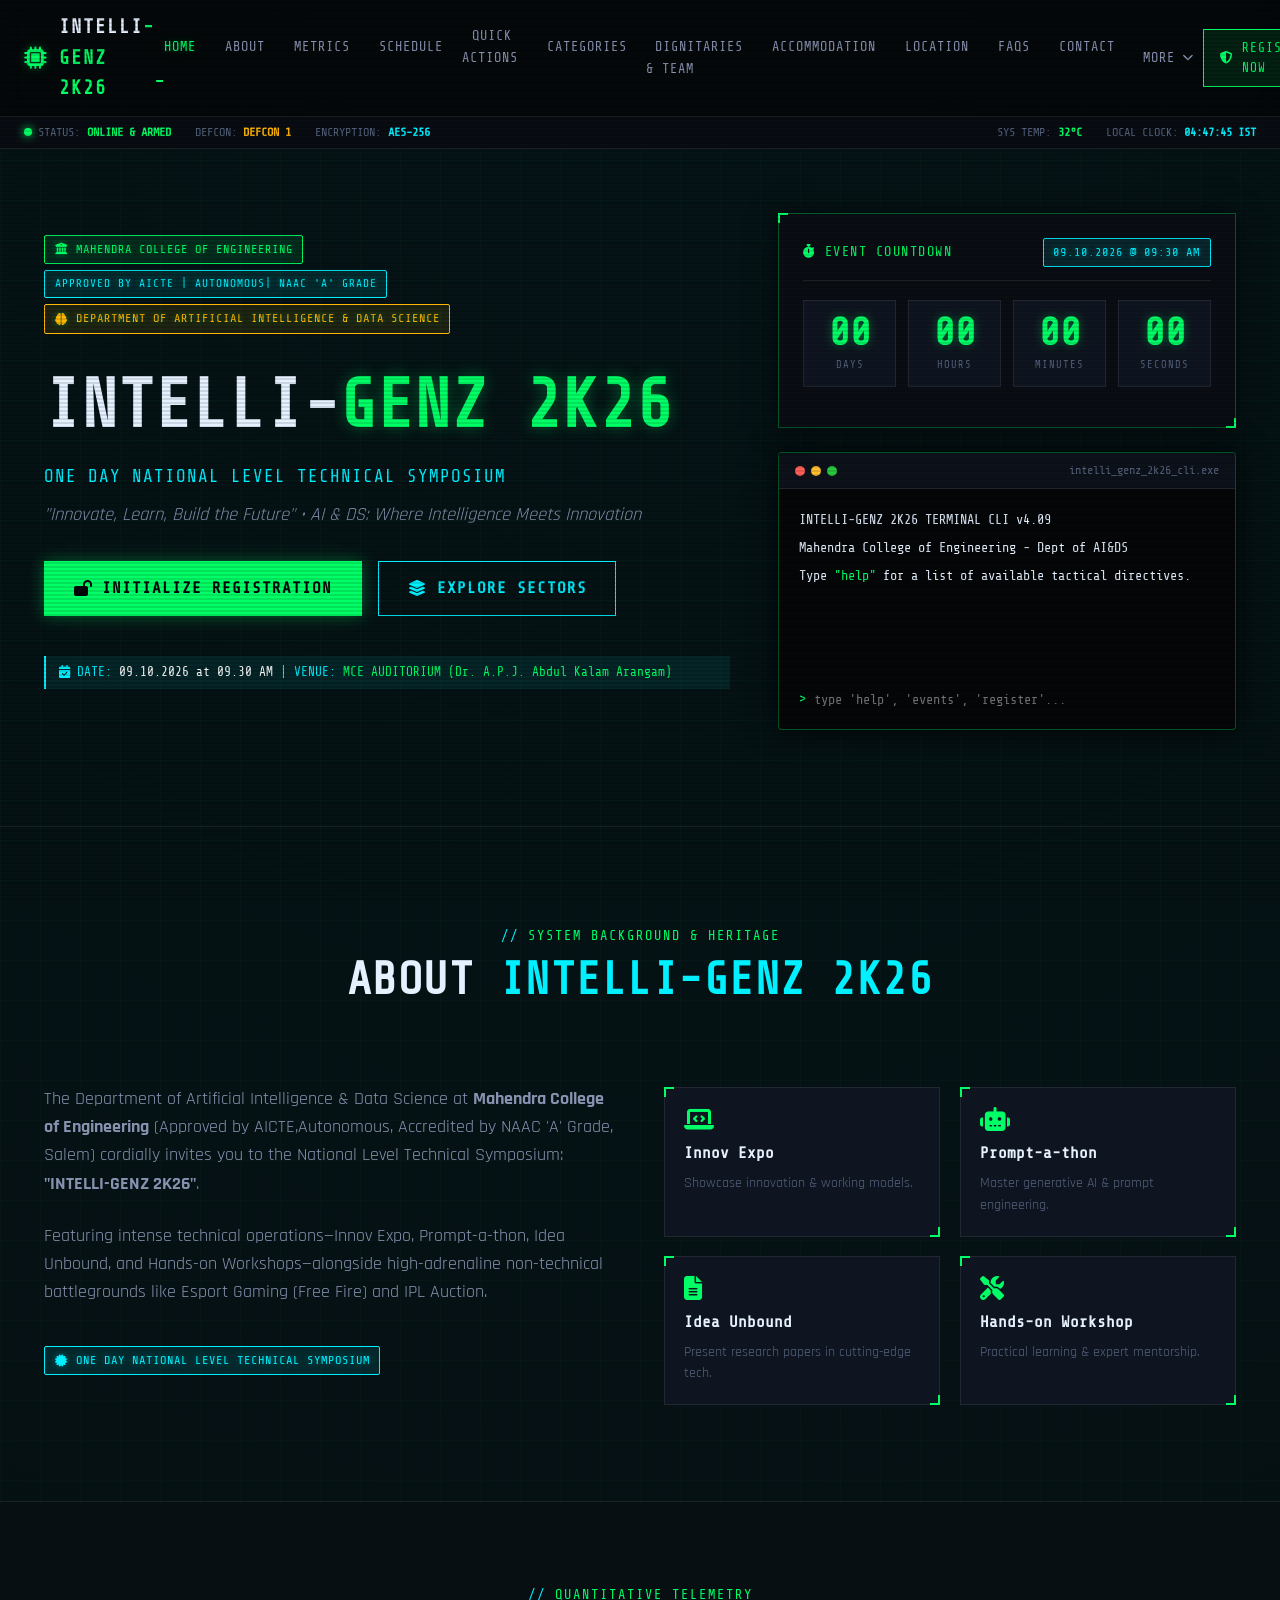
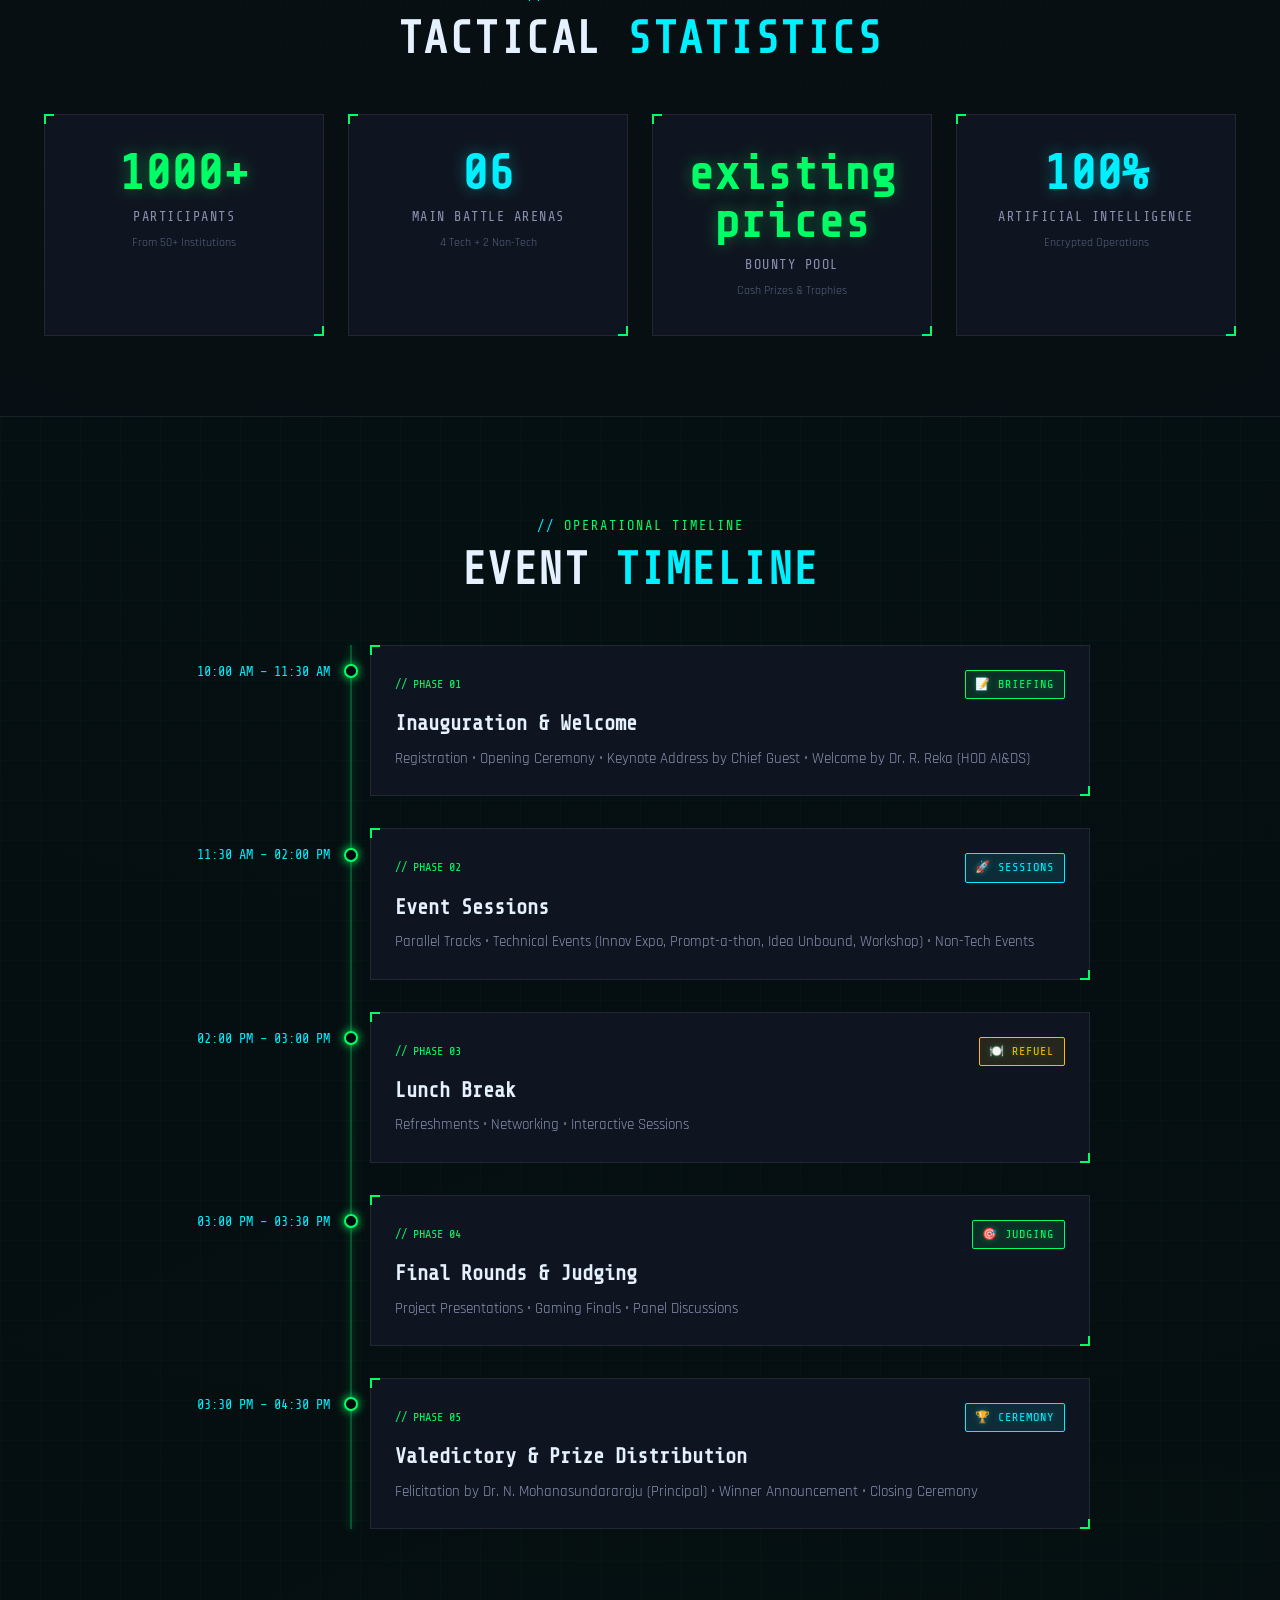
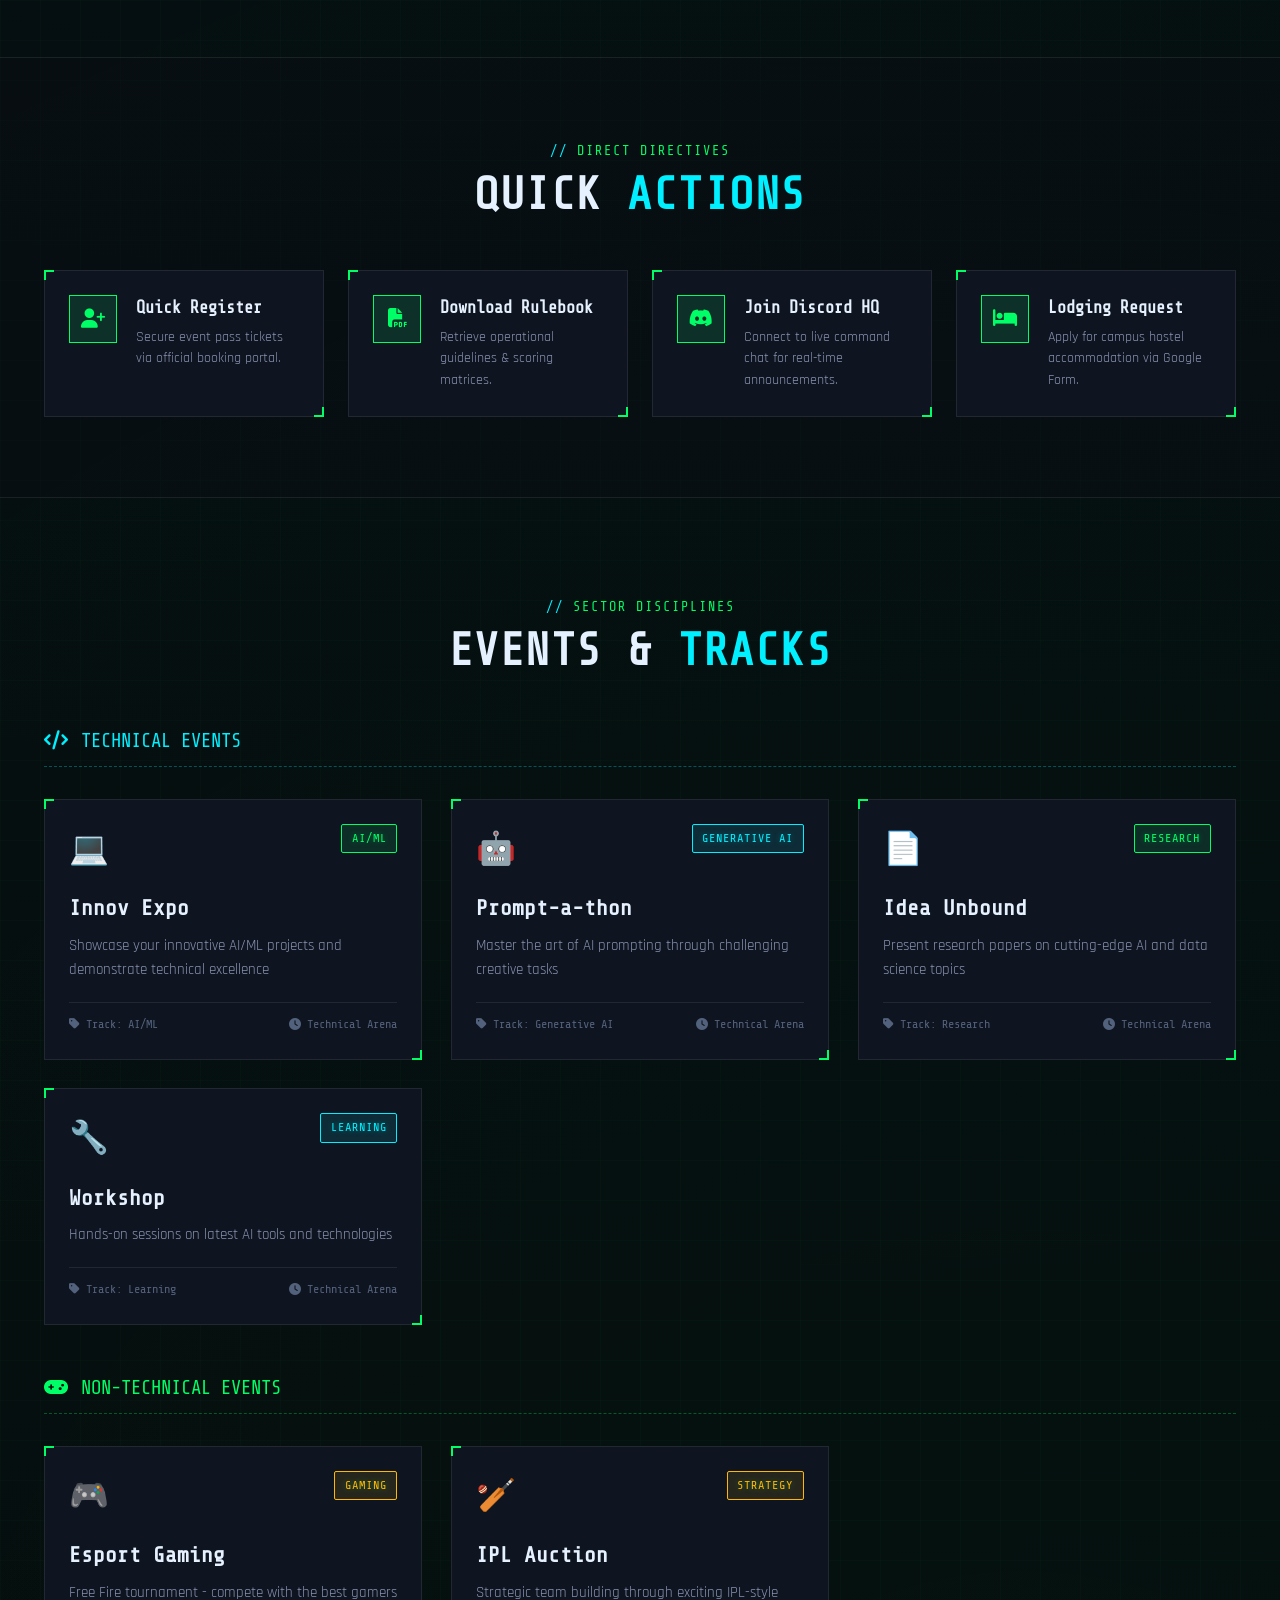
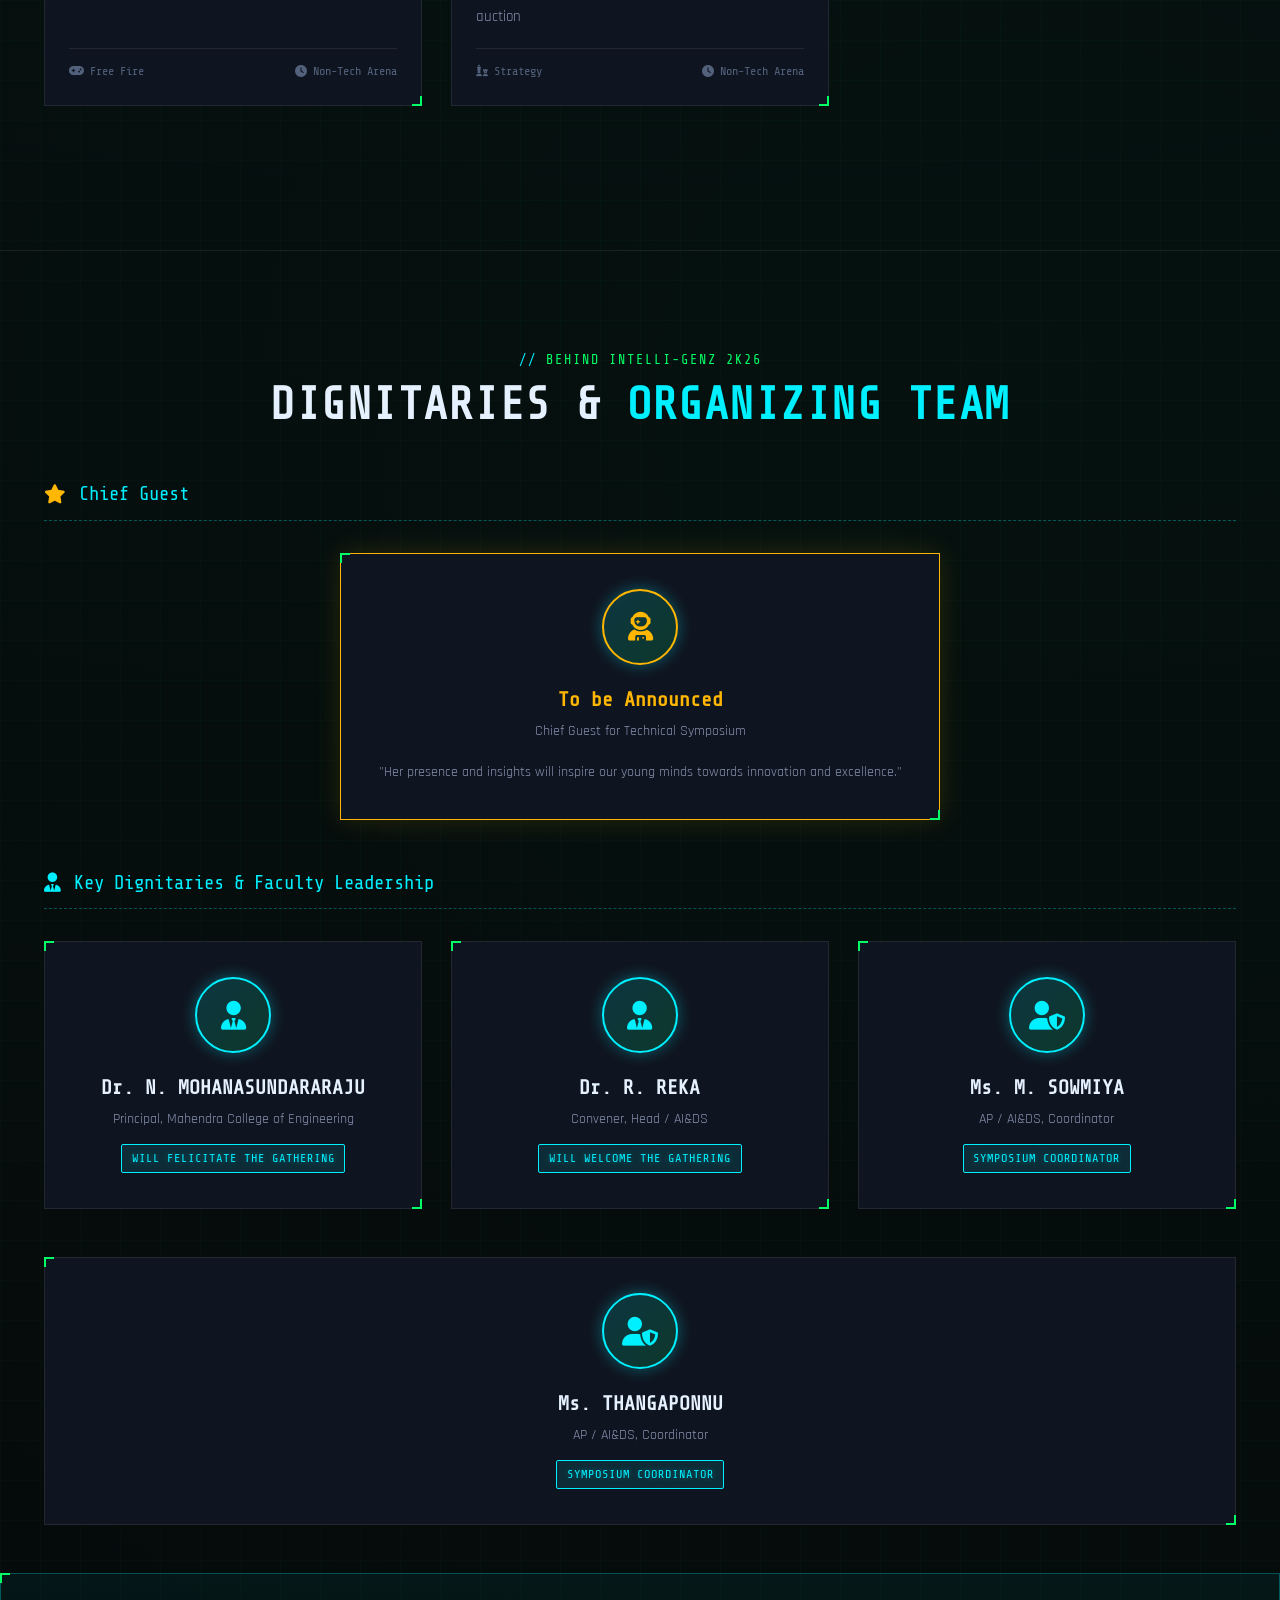
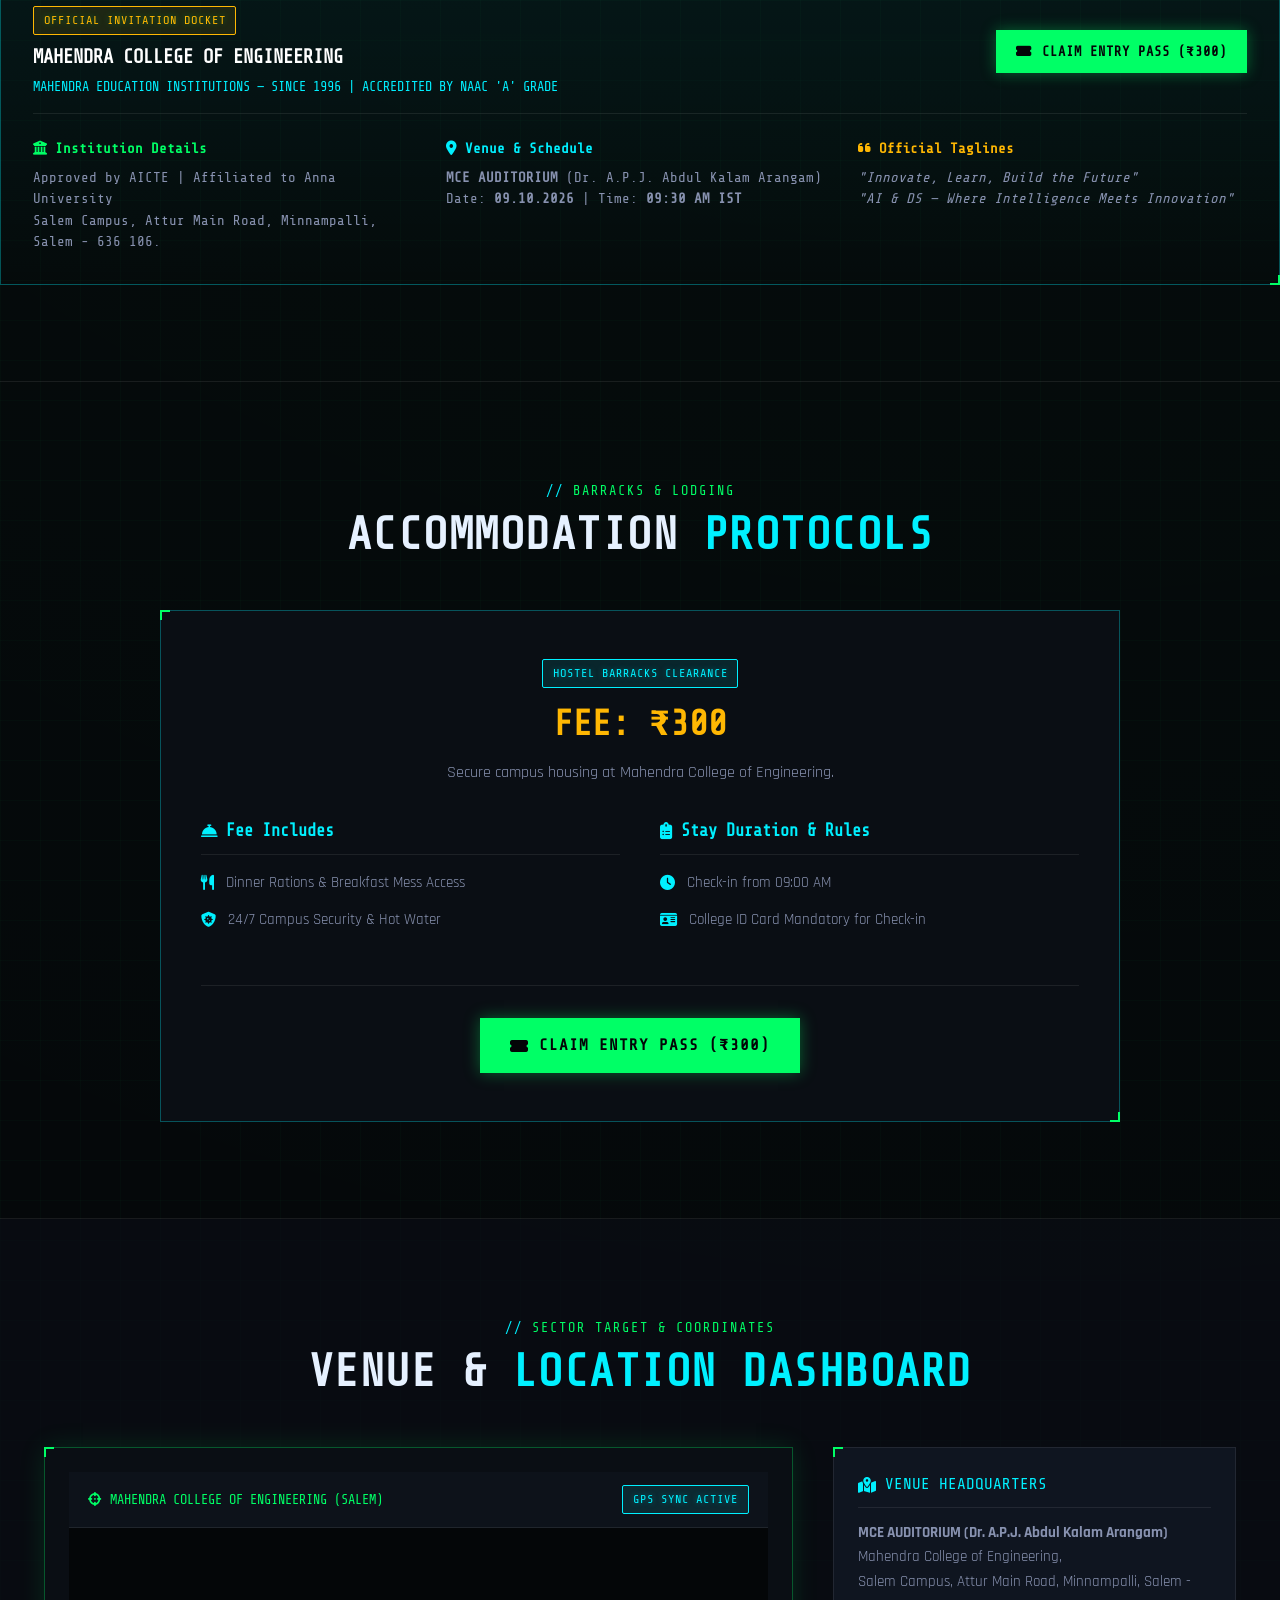
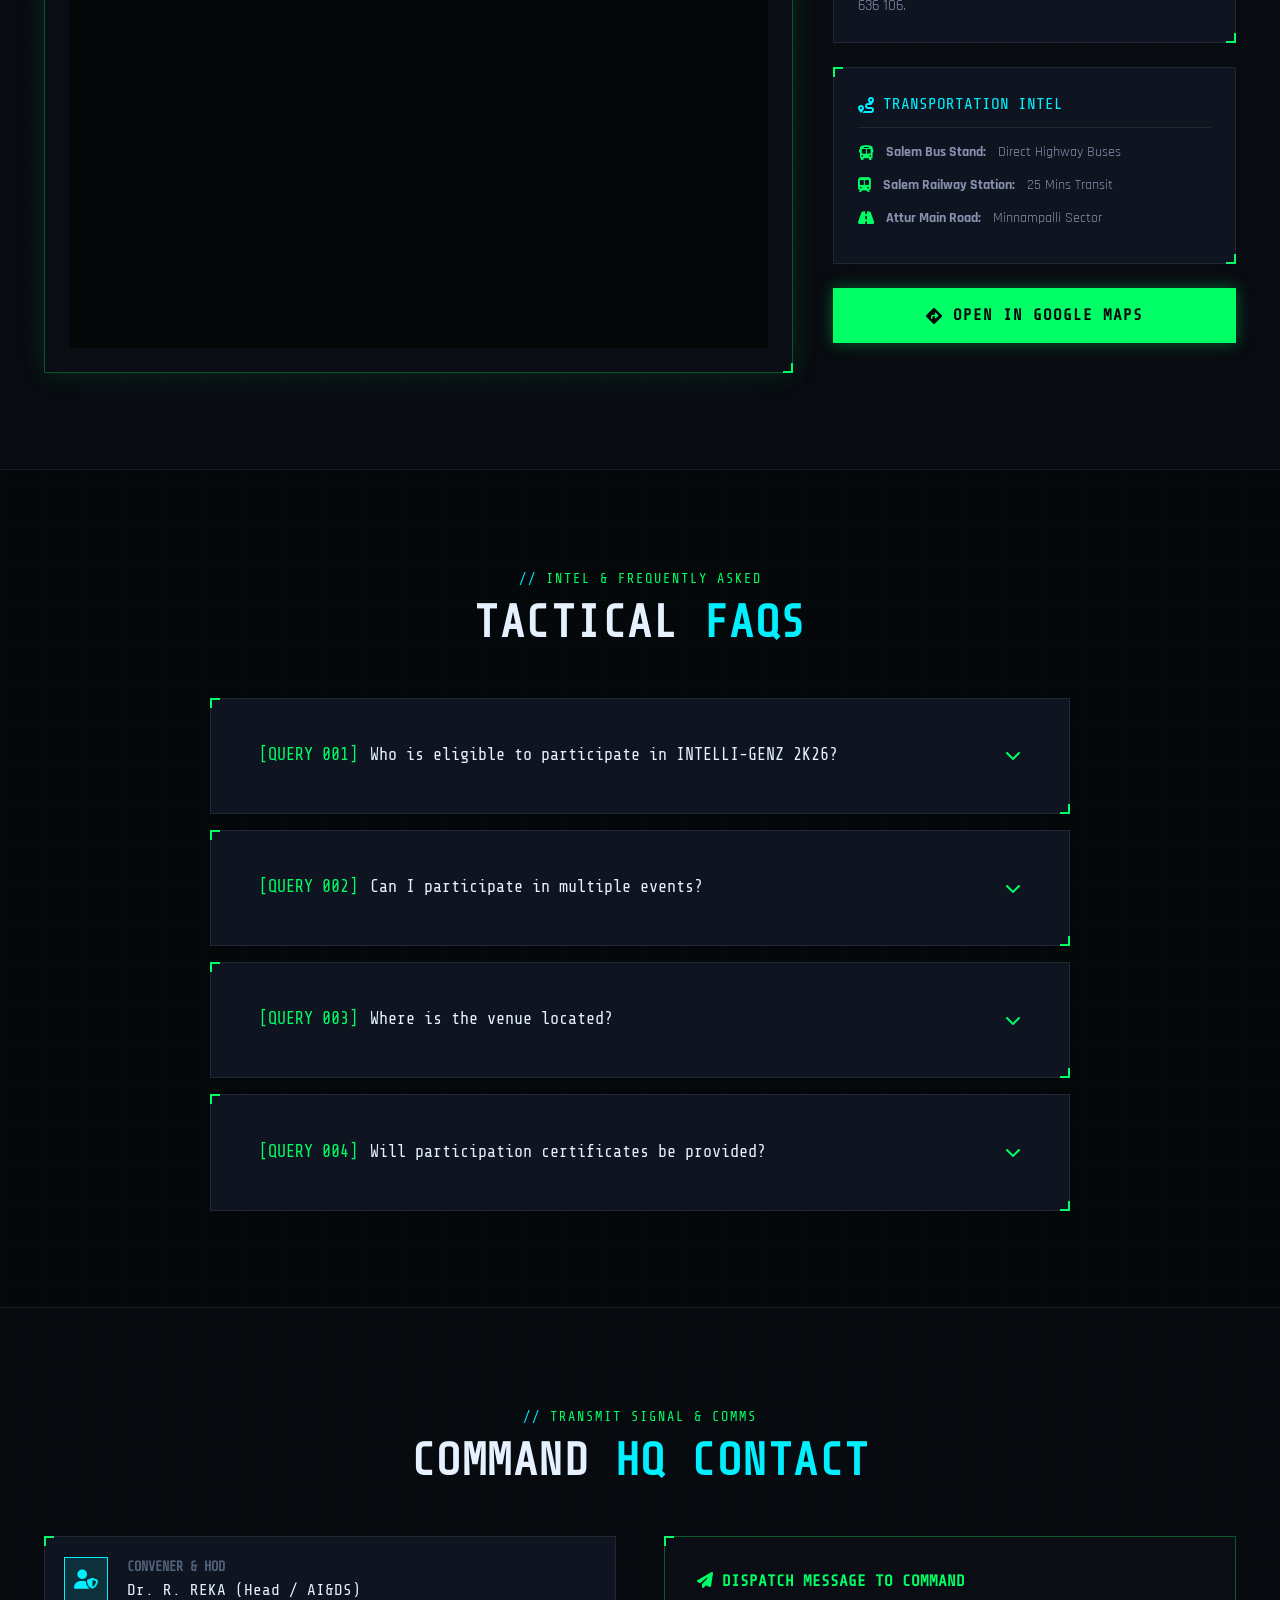
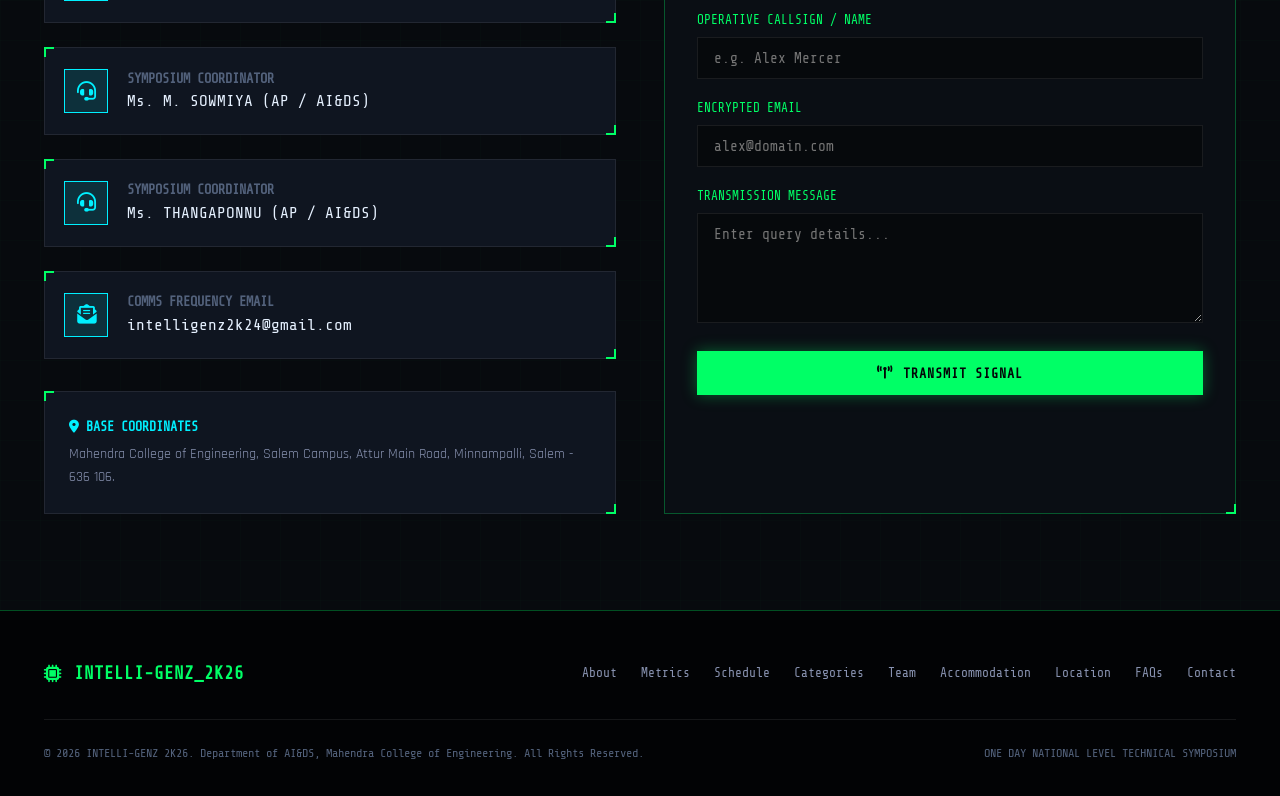
==== index.html @ 54947770 "first commit" ====
<!DOCTYPE html>
<html lang="en">

<head>
  <meta charset="UTF-8">
  <meta name="viewport" content="width=device-width, initial-scale=1.0">
  <title>INTELLI-GENZ 2K26 | Mahendra College of Engineering | AI&DS Symposium</title>
  <meta name="description"
    content="INTELLI-GENZ 2K26 - One Day National Level Technical Symposium hosted by Department of Artificial Intelligence & Data Science, Mahendra College of Engineering, Salem.">

  <!-- CSS Stylesheet -->
  <link rel="stylesheet" href="assets/css/style.css">

  <!-- FontAwesome Icons -->
  <link rel="stylesheet" href="https://cdnjs.cloudflare.com/ajax/libs/font-awesome/6.4.0/css/all.min.css">
</head>

<body>

  <!-- ==========================================================================
       1. FULL-SCREEN PRELOADER
       ========================================================================== -->
  <div id="preloader" role="dialog" aria-label="System Preloader">
    <div class="preloader-box tactical-box">
      <div class="preloader-header">
        <div class="preloader-title">
          <i class="fas fa-terminal"></i>
          <span>INTELLI-GENZ_2K26 INITIALIZING_</span>
        </div>
        <div class="badge-tactical">SYS_VER 4.09</div>
      </div>

      <div class="preloader-logs" id="preloaderLogs">
        <!-- Dynamic terminal logs appended here -->
      </div>

      <div class="progress-container">
        <div class="progress-info">
          <span>PROGRESS_STATUS</span>
          <span id="preloaderPercent">0%</span>
        </div>
        <div class="progress-bar-bg">
          <div class="progress-bar-fill" id="preloaderProgress"></div>
        </div>
      </div>

      <button class="preloader-skip" id="preloaderSkip">[ OVERRIDE / SKIP ]</button>
    </div>
  </div>

  <!-- ==========================================================================
       2. NAVIGATION & HUD STATUS BAR
       ========================================================================== -->
  <div class="header-wrapper">
    <!-- Sticky Navbar -->
    <nav class="navbar" id="navbar">
      <div class="nav-container">
        <a href="#hero" class="nav-brand">
          <i class="fas fa-microchip brand-icon"></i>
          <span class="brand-title">INTELLI<span>-GENZ 2K26</span></span>
        </a>

        <ul class="nav-menu">
          <li><a href="#hero" class="nav-link active">Home</a></li>
          <li><a href="#about" class="nav-link">About</a></li>
          <li><a href="#metrics" class="nav-link">Metrics</a></li>
          <li><a href="#schedule" class="nav-link">Schedule</a></li>
          <li><a href="#quick-actions" class="nav-link">Quick Actions</a></li>
          <li><a href="#categories" class="nav-link">Categories</a></li>
          <li><a href="#team" class="nav-link">Dignitaries &amp; Team</a></li>
          <li><a href="#accommodation" class="nav-link">Accommodation</a></li>
          <li><a href="#location" class="nav-link">Location</a></li>
          <li><a href="#faqs" class="nav-link">FAQs</a></li>
          <li><a href="#contact" class="nav-link">Contact</a></li>

          <!-- Overflow Dropdown Menu -->
          <li class="nav-item-dropdown">
            <span class="nav-link dropdown-trigger" id="moreDropdownTrigger">
              More <i class="fas fa-chevron-down" style="font-size: 0.7rem;"></i>
            </span>
            <div class="dropdown-menu" id="moreDropdownMenu">
              <a href="#location" class="dropdown-item"><i class="fas fa-map-marked-alt"></i> Location Map</a>
              <a href="#quick-actions" class="dropdown-item"><i class="fas fa-book"></i> Rulebook</a>
              <a href="#categories" class="dropdown-item"><i class="fas fa-trophy"></i> Prize Pool</a>
              <a href="#team" class="dropdown-item"><i class="fas fa-users"></i> Organizing Team</a>
              <a href="#contact" class="dropdown-item"><i class="fas fa-users-cog"></i> Command Officers</a>
              <a href="#hero" class="dropdown-item"><i class="fas fa-terminal"></i> Terminal CLI</a>
            </div>
          </li>
        </ul>

        <!-- Registration CTA -->
        <a href="register.html" class="btn-nav-cta">
          <i class="fas fa-shield-alt"></i> REGISTER NOW
        </a>

        <div class="hamburger" aria-label="Toggle navigation">
          <span></span>
          <span></span>
          <span></span>
        </div>
      </div>
    </nav>

    <!-- Sticky HUD Status Bar -->
    <div class="hud-status-strip">
      <div class="hud-status-content">
        <div class="hud-left">
          <div class="hud-item">
            <span class="status-dot"></span>
            <span class="hud-label">STATUS:</span>
            <span class="hud-val">ONLINE & ARMED</span>
          </div>
          <div class="hud-item">
            <span class="hud-label">DEFCON:</span>
            <span class="hud-val amber">DEFCON 1</span>
          </div>
          <div class="hud-item">
            <span class="hud-label">ENCRYPTION:</span>
            <span class="hud-val cyan">AES-256</span>
          </div>
        </div>
        <div class="hud-right">
          <div class="hud-item">
            <span class="hud-label">SYS TEMP:</span>
            <span class="hud-val">32°C</span>
          </div>
          <div class="hud-item">
            <span class="hud-label">LOCAL CLOCK:</span>
            <span class="hud-val cyan" id="hudLocalClock">--:--:-- IST</span>
          </div>
        </div>
      </div>
    </div>
  </div>

  <!-- ==========================================================================
       3. HERO SECTION
       ========================================================================== -->
  <section class="hero" id="hero">
    <div class="container">
      <div class="hero-grid">
        <!-- Hero Text -->
        <div class="hero-text-content">
          <div class="hero-tag" style="flex-direction: column; align-items: flex-start; gap: 0.4rem;">
            <span class="badge-tactical"><i class="fas fa-university"></i> MAHENDRA COLLEGE OF ENGINEERING</span>
            <span class="badge-tactical badge-cyan" style="font-size: 0.7rem;">APPROVED BY AICTE | AUTONOMOUS| NAAC 'A' GRADE</span>
            <span class="badge-tactical badge-amber" style="font-size: 0.75rem;"><i class="fas fa-brain"></i> DEPARTMENT
              OF ARTIFICIAL INTELLIGENCE &amp; DATA SCIENCE</span>
          </div>
          <h1 class="hero-heading" style="margin-top: 1rem;">
            INTELLI-<span class="glitch-text">GENZ 2K26</span>
          </h1>
          <p
            style="font-family: var(--font-mono); color: var(--accent-cyan); font-size: 1.1rem; margin-bottom: 0.6rem; letter-spacing: 1px;">
            ONE DAY NATIONAL LEVEL TECHNICAL SYMPOSIUM
          </p>
          <p class="hero-subtext" style="font-style: italic;">
            "Innovate, Learn, Build the Future" &bull; AI &amp; DS: Where Intelligence Meets Innovation
          </p>

          <div class="hero-actions">
            <a href="register.html" class="btn-primary">
              <i class="fas fa-lock-open"></i> INITIALIZE REGISTRATION
            </a>
            <a href="#categories" class="btn-secondary">
              <i class="fas fa-layer-group"></i> EXPLORE SECTORS
            </a>
          </div>

          <!-- Hero HUD Readout -->
          <div class="hud-readout-line">
            <i class="fas fa-calendar-check"></i> DATE: <span style="color: #fff;">09.10.2026 at 09.30 AM</span> |
            VENUE: <span style="color: var(--accent-green);">MCE AUDITORIUM (Dr. A.P.J. Abdul Kalam Arangam)</span>
          </div>
        </div>

        <!-- Hero Widgets: Countdown + Mini Terminal -->
        <div class="hero-widgets">
          <!-- Countdown Box -->
          <div class="countdown-box tactical-box" style="margin-bottom: 1.5rem;">
            <div class="countdown-box-header">
              <div class="countdown-box-title">
                <i class="fas fa-stopwatch"></i> EVENT COUNTDOWN
              </div>
              <span class="badge-tactical badge-cyan">09.10.2026 @ 09:30 AM</span>
            </div>

            <div class="countdown-grid">
              <div class="countdown-card">
                <div class="countdown-num" id="cdDays">00</div>
                <div class="countdown-lbl">DAYS</div>
              </div>
              <div class="countdown-card">
                <div class="countdown-num" id="cdHours">00</div>
                <div class="countdown-lbl">HOURS</div>
              </div>
              <div class="countdown-card">
                <div class="countdown-num" id="cdMinutes">00</div>
                <div class="countdown-lbl">MINUTES</div>
              </div>
              <div class="countdown-card">
                <div class="countdown-num" id="cdSeconds">00</div>
                <div class="countdown-lbl">SECONDS</div>
              </div>
            </div>
          </div>

          <!-- Interactive Mini Terminal CLI Widget -->
          <div class="hero-terminal">
            <div class="terminal-topbar">
              <div class="terminal-dots">
                <span class="t-dot red"></span>
                <span class="t-dot yellow"></span>
                <span class="t-dot green"></span>
              </div>
              <span>intelli_genz_2k26_cli.exe</span>
            </div>
            <div class="terminal-body">
              <div class="terminal-output" id="terminalOutput">
                <div class="t-line">INTELLI-GENZ 2K26 TERMINAL CLI v4.09</div>
                <div class="t-line">Mahendra College of Engineering - Dept of AI&amp;DS</div>
                <div class="t-line">Type <span style="color: var(--accent-green)">"help"</span> for a list of available
                  tactical directives.</div>
              </div>
              <div class="t-prompt-row">
                <span class="t-prompt">&gt;</span>
                <input type="text" class="t-input" id="terminalInput" placeholder="type 'help', 'events', 'register'..."
                  autocomplete="off">
              </div>
            </div>
          </div>
        </div>
      </div>
    </div>
  </section>

  <!-- ==========================================================================
       4. ABOUT SECTION
       ========================================================================== -->
  <section class="about-section" id="about">
    <div class="container">
      <!-- Standard Two-Line Heading -->
      <div class="section-heading-group">
        <span class="section-caption">System Background & Heritage</span>
        <h2 class="section-title">About <span>INTELLI-GENZ 2K26</span></h2>
      </div>

      <div class="about-grid">
        <div class="about-text-content">
          <p>
            The Department of Artificial Intelligence & Data Science at <strong>Mahendra College of Engineering</strong>
            (Approved by AICTE,Autonomous, Accredited by NAAC 'A' Grade, Salem) cordially invites
            you to the National Level Technical Symposium: <strong>"INTELLI-GENZ 2K26"</strong>.
          </p>
          <p>
            Featuring intense technical operations—Innov Expo, Prompt-a-thon, Idea Unbound, and Hands-on
            Workshops—alongside high-adrenaline non-technical battlegrounds like Esport Gaming (Free Fire) and IPL
            Auction.
          </p>

          <div class="badge-tactical badge-cyan" style="margin-top: 1rem;">
            <i class="fas fa-certificate"></i> ONE DAY NATIONAL LEVEL TECHNICAL SYMPOSIUM
          </div>
        </div>

        <div class="about-features-grid">
          <div class="feature-box tactical-box">
            <i class="fas fa-laptop-code feature-icon"></i>
            <h4 class="feature-title">Innov Expo</h4>
            <p class="feature-desc">Showcase innovation & working models.</p>
          </div>
          <div class="feature-box tactical-box">
            <i class="fas fa-robot feature-icon"></i>
            <h4 class="feature-title">Prompt-a-thon</h4>
            <p class="feature-desc">Master generative AI & prompt engineering.</p>
          </div>
          <div class="feature-box tactical-box">
            <i class="fas fa-file-alt feature-icon"></i>
            <h4 class="feature-title">Idea Unbound</h4>
            <p class="feature-desc">Present research papers in cutting-edge tech.</p>
          </div>
          <div class="feature-box tactical-box">
            <i class="fas fa-tools feature-icon"></i>
            <h4 class="feature-title">Hands-on Workshop</h4>
            <p class="feature-desc">Practical learning & expert mentorship.</p>
          </div>
        </div>
      </div>
    </div>
  </section>

  <!-- ==========================================================================
       5. STATISTICS / METRICS SECTION
       ========================================================================== -->
  <section class="metrics-section" id="metrics">
    <div class="container">
      <!-- Standard Two-Line Heading -->
      <div class="section-heading-group">
        <span class="section-caption">Quantitative Telemetry</span>
        <h2 class="section-title">Tactical <span>Statistics</span></h2>
      </div>

      <div class="metrics-grid">
        <div class="metric-card tactical-box">
          <div class="metric-val">1000+</div>
          <div class="metric-lbl">participants</div>
          <div class="metric-sub">From 50+ Institutions</div>
        </div>
        <div class="metric-card tactical-box">
          <div class="metric-val cyan">06</div>
          <div class="metric-lbl">Main Battle Arenas</div>
          <div class="metric-sub">4 Tech + 2 Non-Tech</div>
        </div>
        <div class="metric-card tactical-box">
          <div class="metric-val">existing prices</div>
          <div class="metric-lbl">Bounty Pool</div>
          <div class="metric-sub">Cash Prizes & Trophies</div>
        </div>
        <div class="metric-card tactical-box">
          <div class="metric-val cyan">100%</div>
          <div class="metric-lbl">artificial Intelligence</div>
          <div class="metric-sub">Encrypted Operations</div>
        </div>
      </div>
    </div>
  </section>

  <!-- ==========================================================================
       6. SCHEDULE / TIMELINE SECTION
       ========================================================================== -->
  <section class="schedule-section" id="schedule">
    <div class="container">
      <!-- Standard Two-Line Heading -->
      <div class="section-heading-group">
        <span class="section-caption">Operational Timeline</span>
        <h2 class="section-title">Event <span>Timeline</span></h2>
      </div>

      <div class="timeline-container">
        <!-- Timeline Item 1 -->
        <div class="timeline-item">
          <div class="timeline-time-badge">10:00 AM – 11:30 AM</div>
          <div class="timeline-node"></div>
          <div class="timeline-content-card tactical-box">
            <div class="timeline-header">
              <span class="timeline-phase">// PHASE 01</span>
              <span class="badge-tactical">📝 BRIEFING</span>
            </div>
            <h3 class="timeline-title">Inauguration &amp; Welcome</h3>
            <p class="timeline-desc">Registration • Opening Ceremony • Keynote Address by Chief Guest • Welcome by Dr.
              R. Reka (HOD AI&amp;DS)</p>
          </div>
        </div>

        <!-- Timeline Item 2 -->
        <div class="timeline-item">
          <div class="timeline-time-badge">11:30 AM – 02:00 PM</div>
          <div class="timeline-node"></div>
          <div class="timeline-content-card tactical-box">
            <div class="timeline-header">
              <span class="timeline-phase">// PHASE 02</span>
              <span class="badge-tactical badge-cyan">🚀 SESSIONS</span>
            </div>
            <h3 class="timeline-title">Event Sessions</h3>
            <p class="timeline-desc">Parallel Tracks • Technical Events (Innov Expo, Prompt-a-thon, Idea Unbound, Workshop) • Non-Tech Events</p>
          </div>
        </div>

        <!-- Timeline Item 3 -->
        <div class="timeline-item">
          <div class="timeline-time-badge">02:00 PM – 03:00 PM</div>
          <div class="timeline-node"></div>
          <div class="timeline-content-card tactical-box">
            <div class="timeline-header">
              <span class="timeline-phase">// PHASE 03</span>
              <span class="badge-tactical badge-amber">🍽️ REFUEL</span>
            </div>
            <h3 class="timeline-title">Lunch Break</h3>
            <p class="timeline-desc">Refreshments • Networking • Interactive Sessions</p>
          </div>
        </div>

        <!-- Timeline Item 4 -->
        <div class="timeline-item">
          <div class="timeline-time-badge">03:00 PM – 03:30 PM</div>
          <div class="timeline-node"></div>
          <div class="timeline-content-card tactical-box">
            <div class="timeline-header">
              <span class="timeline-phase">// PHASE 04</span>
              <span class="badge-tactical">🎯 JUDGING</span>
            </div>
            <h3 class="timeline-title">Final Rounds &amp; Judging</h3>
            <p class="timeline-desc">Project Presentations • Gaming Finals • Panel Discussions</p>
          </div>
        </div>

        <!-- Timeline Item 5 -->
        <div class="timeline-item">
          <div class="timeline-time-badge">03:30 PM – 04:30 PM</div>
          <div class="timeline-node"></div>
          <div class="timeline-content-card tactical-box">
            <div class="timeline-header">
              <span class="timeline-phase">// PHASE 05</span>
              <span class="badge-tactical badge-cyan">🏆 CEREMONY</span>
            </div>
            <h3 class="timeline-title">Valedictory &amp; Prize Distribution</h3>
            <p class="timeline-desc">Felicitation by Dr. N. Mohanasundararaju (Principal) • Winner Announcement •
              Closing Ceremony</p>
          </div>
        </div>
      </div>
    </div>
  </section>

  <!-- ==========================================================================
       7. QUICK ACTIONS SECTION
       ========================================================================== -->
  <section class="quick-actions-section" id="quick-actions">
    <div class="container">
      <!-- Standard Two-Line Heading -->
      <div class="section-heading-group">
        <span class="section-caption">Direct Directives</span>
        <h2 class="section-title">Quick <span>Actions</span></h2>
      </div>

      <div class="quick-actions-grid">
        <div class="action-card tactical-box" onclick="location.href='register.html'">
          <div class="action-icon-wrapper">
            <i class="fas fa-user-plus"></i>
          </div>
          <div class="action-info">
            <h4>Quick Register</h4>
            <p>Secure event pass tickets via official booking portal.</p>
          </div>
        </div>

        <div class="action-card tactical-box" onclick="alert('Rulebook PDF downloading...')">
          <div class="action-icon-wrapper">
            <i class="fas fa-file-pdf"></i>
          </div>
          <div class="action-info">
            <h4>Download Rulebook</h4>
            <p>Retrieve operational guidelines & scoring matrices.</p>
          </div>
        </div>

        <div class="action-card tactical-box" onclick="window.open('https://discord.com', '_blank')">
          <div class="action-icon-wrapper">
            <i class="fab fa-discord"></i>
          </div>
          <div class="action-info">
            <h4>Join Discord HQ</h4>
            <p>Connect to live command chat for real-time announcements.</p>
          </div>
        </div>

        <div class="action-card tactical-box" onclick="location.href='#accommodation'">
          <div class="action-icon-wrapper">
            <i class="fas fa-bed"></i>
          </div>
          <div class="action-info">
            <h4>Lodging Request</h4>
            <p>Apply for campus hostel accommodation via Google Form.</p>
          </div>
        </div>
      </div>
    </div>
  </section>

  <!-- ==========================================================================
       8. CATEGORIES / EVENTS SECTION
       ========================================================================== -->
  <section class="categories-section" id="categories">
    <div class="container">
      <!-- Standard Two-Line Heading -->
      <div class="section-heading-group">
        <span class="section-caption">Sector Disciplines</span>
        <h2 class="section-title">Events &amp; <span>Tracks</span></h2>
      </div>

      <!-- Tech Events Category -->
      <div class="category-group-header">
        <i class="fas fa-code"></i> TECHNICAL EVENTS
      </div>

      <div class="events-grid">
        <!-- Tech 1: Innov Expo -->
        <div class="event-card tactical-box" onclick="location.href='event-detail.html?event=project-expo'">
          <div class="event-card-top">
            <span class="event-icon-badge">💻</span>
            <span class="badge-tactical">AI/ML</span>
          </div>
          <h3 class="event-title">Innov Expo</h3>
          <p class="event-desc">Showcase your innovative AI/ML projects and demonstrate technical excellence</p>
          <div class="event-meta">
            <span><i class="fas fa-tag"></i> Track: AI/ML</span>
            <span><i class="fas fa-clock"></i> Technical Arena</span>
          </div>
        </div>

        <!-- Tech 2: Prompt-a-thon -->
        <div class="event-card tactical-box" onclick="location.href='event-detail.html?event=prompt-a-thon'">
          <div class="event-card-top">
            <span class="event-icon-badge">🤖</span>
            <span class="badge-tactical badge-cyan">Generative AI</span>
          </div>
          <h3 class="event-title">Prompt-a-thon</h3>
          <p class="event-desc">Master the art of AI prompting through challenging creative tasks</p>
          <div class="event-meta">
            <span><i class="fas fa-tag"></i> Track: Generative AI</span>
            <span><i class="fas fa-clock"></i> Technical Arena</span>
          </div>
        </div>

        <!-- Tech 3: Idea Unbound -->
        <div class="event-card tactical-box" onclick="location.href='event-detail.html?event=paper-presentation'">
          <div class="event-card-top">
            <span class="event-icon-badge">📄</span>
            <span class="badge-tactical">Research</span>
          </div>
          <h3 class="event-title">Idea Unbound</h3>
          <p class="event-desc">Present research papers on cutting-edge AI and data science topics</p>
          <div class="event-meta">
            <span><i class="fas fa-tag"></i> Track: Research</span>
            <span><i class="fas fa-clock"></i> Technical Arena</span>
          </div>
        </div>

        <!-- Tech 4: Workshop -->
        <div class="event-card tactical-box" onclick="location.href='event-detail.html?event=workshop'">
          <div class="event-card-top">
            <span class="event-icon-badge">🔧</span>
            <span class="badge-tactical badge-cyan">Learning</span>
          </div>
          <h3 class="event-title">Workshop</h3>
          <p class="event-desc">Hands-on sessions on latest AI tools and technologies</p>
          <div class="event-meta">
            <span><i class="fas fa-tag"></i> Track: Learning</span>
            <span><i class="fas fa-clock"></i> Technical Arena</span>
          </div>
        </div>
      </div>

      <!-- Non-Tech Events Category -->
      <div class="category-group-header" style="color: var(--accent-green); border-color: var(--border-green);">
        <i class="fas fa-gamepad"></i> NON-TECHNICAL EVENTS
      </div>

      <div class="events-grid">
        <!-- Non Tech 1: Esport Gaming -->
        <div class="event-card tactical-box" onclick="location.href='event-detail.html?event=esport-gaming'">
          <div class="event-card-top">
            <span class="event-icon-badge">🎮</span>
            <span class="badge-tactical badge-amber">Gaming</span>
          </div>
          <h3 class="event-title">Esport Gaming</h3>
          <p class="event-desc">Free Fire tournament - compete with the best gamers</p>
          <div class="event-meta">
            <span><i class="fas fa-gamepad"></i> Free Fire</span>
            <span><i class="fas fa-clock"></i> Non-Tech Arena</span>
          </div>
        </div>

        <!-- Non Tech 2: IPL Auction -->
        <div class="event-card tactical-box" onclick="location.href='event-detail.html?event=ipl-auction'">
          <div class="event-card-top">
            <span class="event-icon-badge">🏏</span>
            <span class="badge-tactical badge-amber">Strategy</span>
          </div>
          <h3 class="event-title">IPL Auction</h3>
          <p class="event-desc">Strategic team building through exciting IPL-style auction</p>
          <div class="event-meta">
            <span><i class="fas fa-chess"></i> Strategy</span>
            <span><i class="fas fa-clock"></i> Non-Tech Arena</span>
          </div>
        </div>
      </div>
    </div>
  </section>

  <!-- ==========================================================================
       9. DIGNITARIES & ORGANIZING TEAM SECTION (EXACT DETAILS FROM POSTER)
       ========================================================================== -->
  <section class="team-section-container" id="team">
    <div class="container">
      <!-- Standard Two-Line Heading -->
      <div class="section-heading-group">
        <span class="section-caption">Behind INTELLI-GENZ 2K26</span>
        <h2 class="section-title">Dignitaries &amp; <span>Organizing Team</span></h2>
      </div>

      <!-- Chief Guest Section -->
      <div class="team-category-title">
        <i class="fas fa-star" style="color: var(--accent-amber);"></i> Chief Guest
      </div>
      <div style="max-width: 600px; margin: 0 auto 3rem auto;">
        <div class="team-card tactical-box"
          style="border-color: var(--accent-amber); box-shadow: 0 0 25px rgba(255, 183, 3, 0.15);">
          <div class="team-avatar" style="border-color: var(--accent-amber); color: var(--accent-amber);">
            <i class="fas fa-user-astronaut"></i>
          </div>
          <h4 class="team-name" style="color: var(--accent-amber);">To be Announced</h4>
          <p class="team-dept">Chief Guest for Technical Symposium</p>
          <p style="font-size: 0.85rem; color: var(--text-secondary); margin-top: 0.4rem;">
            "Her presence and insights will inspire our young minds towards innovation and excellence."
          </p>
        </div>
      </div>

      <!-- Key Dignitaries & Faculty Leaders -->
      <div class="team-category-title">
        <i class="fas fa-user-tie"></i> Key Dignitaries &amp; Faculty Leadership
      </div>
      <div class="team-grid">
        <!-- Felicitation -->
        <div class="team-card tactical-box">
          <div class="team-avatar">
            <i class="fas fa-user-tie"></i>
          </div>
          <h4 class="team-name">Dr. N. MOHANASUNDARARAJU</h4>
          <p class="team-dept">Principal, Mahendra College of Engineering</p>
          <span class="badge-tactical badge-cyan">will Felicitate the gathering</span>
        </div>

        <!-- Welcome Address & Convener -->
        <div class="team-card tactical-box">
          <div class="team-avatar">
            <i class="fas fa-user-tie"></i>
          </div>
          <h4 class="team-name">Dr. R. REKA</h4>
          <p class="team-dept">Convener, Head / AI&amp;DS</p>
          <span class="badge-tactical badge-cyan">will Welcome the gathering</span>
        </div>

        <!-- Coordinator -->
        <div class="team-card tactical-box">
          <div class="team-avatar">
            <i class="fas fa-user-shield"></i>
          </div>
          <h4 class="team-name">Ms. M. SOWMIYA</h4>
          <p class="team-dept">AP / AI&amp;DS, Coordinator</p>
          <span class="badge-tactical badge-cyan">Symposium Coordinator</span>
        </div>
      </div>
      <!-- Coordinator -->
        <div class="team-card tactical-box">
          <div class="team-avatar">
            <i class="fas fa-user-shield"></i>
          </div>
          <h4 class="team-name">Ms. THANGAPONNU</h4>
          <p class="team-dept">AP / AI&amp;DS, Coordinator</p>
          <span class="badge-tactical badge-cyan">Symposium Coordinator</span>
        </div>
      </div>

      <!-- Official Invitation Poster Docket Box -->
      <div class="tactical-box" style="margin-top: 3rem; padding: 2rem; border-color: var(--border-cyan); background: linear-gradient(180deg, rgba(0, 240, 255, 0.05), transparent);">
        <div style="display: flex; align-items: center; justify-content: space-between; flex-wrap: wrap; gap: 1rem; border-bottom: 1px solid var(--border-dim); padding-bottom: 1rem; margin-bottom: 1.5rem;">
          <div>
            <span class="badge-tactical badge-amber" style="margin-bottom: 0.4rem;">OFFICIAL INVITATION DOCKET</span>
            <h3 style="font-family: var(--font-mono); color: #fff; font-size: 1.2rem; margin: 0;">MAHENDRA COLLEGE OF ENGINEERING</h3>
            <p style="font-size: 0.85rem; color: var(--accent-cyan); font-family: var(--font-mono); margin-top: 0.2rem;">
              MAHENDRA EDUCATION INSTITUTIONS — SINCE 1996 | ACCREDITED BY NAAC 'A' GRADE
            </p>
          </div>
          <a href="register.html" class="btn-primary" style="padding: 0.6rem 1.2rem; font-size: 0.85rem;">
            <i class="fas fa-ticket-alt"></i> CLAIM ENTRY PASS (₹300)
          </a>
        </div>

        <div style="display: grid; grid-template-columns: repeat(auto-fit, minmax(240px, 1fr)); gap: 1.5rem; font-family: var(--font-mono); font-size: 0.88rem;">
          <div>
            <div style="color: var(--accent-green); font-weight: 700; margin-bottom: 0.4rem;"><i class="fas fa-university"></i> Institution Details</div>
            <p style="color: var(--text-secondary); line-height: 1.5; margin: 0;">
              Approved by AICTE | Affiliated to Anna University<br>
              Salem Campus, Attur Main Road, Minnampalli, Salem - 636 106.
            </p>
          </div>
          <div>
            <div style="color: var(--accent-cyan); font-weight: 700; margin-bottom: 0.4rem;"><i class="fas fa-map-marker-alt"></i> Venue &amp; Schedule</div>
            <p style="color: var(--text-secondary); line-height: 1.5; margin: 0;">
              <strong>MCE AUDITORIUM</strong> (Dr. A.P.J. Abdul Kalam Arangam)<br>
              Date: <strong>09.10.2026</strong> | Time: <strong>09:30 AM IST</strong>
            </p>
          </div>
          <div>
            <div style="color: var(--accent-amber); font-weight: 700; margin-bottom: 0.4rem;"><i class="fas fa-quote-left"></i> Official Taglines</div>
            <p style="color: var(--text-secondary); line-height: 1.5; margin: 0; font-style: italic;">
              "Innovate, Learn, Build the Future"<br>
              "AI &amp; DS — Where Intelligence Meets Innovation"
            </p>
          </div>
        </div>
      </div>
    </div>
  </section>

  <!-- ==========================================================================
       10. ACCOMMODATION SECTION
       ========================================================================== -->
  <section class="accommodation-section" id="accommodation">
    <div class="container">
      <!-- Standard Two-Line Heading -->
      <div class="section-heading-group">
        <span class="section-caption">Barracks & Lodging</span>
        <h2 class="section-title">Accommodation <span>Protocols</span></h2>
      </div>

      <div class="accommodation-card tactical-box">
        <div style="text-align: center; margin-bottom: 1.5rem;">
          <div class="badge-tactical badge-cyan" style="margin-bottom: 0.5rem;">HOSTEL BARRACKS CLEARANCE</div>
          <div class="acc-price-tag">FEE: ₹300 <span></span></div>
          <p style="color: var(--text-secondary);">Secure campus housing at Mahendra College of Engineering.</p>
        </div>

        <div class="accommodation-grid">
          <!-- Column 1: Fee Includes -->
          <div>
            <h4 class="acc-column-title"><i class="fas fa-concierge-bell"></i> Fee Includes</h4>
            <ul class="acc-list">
              <li><i class="fas fa-utensils"></i> Dinner Rations &amp; Breakfast Mess Access</li>
              <li><i class="fas fa-shield-virus"></i> 24/7 Campus Security &amp; Hot Water</li>
            </ul>
          </div>

          <!-- Column 2: Stay Duration & Rules -->
          <div>
            <h4 class="acc-column-title"><i class="fas fa-clipboard-list"></i> Stay Duration &amp; Rules</h4>
            <ul class="acc-list">
              <li><i class="fas fa-clock"></i> Check-in from 09:00 AM</li>
              <li><i class="fas fa-id-card"></i> College ID Card Mandatory for Check-in</li>
            </ul>
          </div>
        </div>

        <div class="acc-cta-wrapper">
          <a href="register.html" class="btn-primary">
            <i class="fas fa-ticket-alt"></i> CLAIM ENTRY PASS (₹300)
          </a>
        </div>
      </div>
    </div>
  </section>

  <!-- ==========================================================================
       11. LOCATION DASHBOARD SECTION (MAHENDRA COLLEGE OF ENGINEERING)
       ========================================================================== -->
  <section class="location-dashboard-section" id="location">
    <div class="container">
      <!-- Standard Two-Line Heading -->
      <div class="section-heading-group">
        <span class="section-caption">Sector Target &amp; Coordinates</span>
        <h2 class="section-title">Venue &amp; <span>Location Dashboard</span></h2>
      </div>

      <div class="location-grid">
        <!-- Interactive Modern Dark Google Map Card -->
        <div class="map-card-wrapper tactical-box">
          <div class="map-card-header">
            <div class="map-card-title">
              <i class="fas fa-crosshairs"></i> MAHENDRA COLLEGE OF ENGINEERING (SALEM)
            </div>
            <span class="badge-tactical badge-cyan">GPS SYNC ACTIVE</span>
          </div>
          <div class="map-iframe-container">
            <iframe
              src="https://maps.google.com/maps?q=https://maps.app.goo.gl/5B6TnnpnXJMTeKta8&t=&z=15&ie=UTF8&iwloc=&output=embed"
              allowfullscreen="" loading="lazy" referrerpolicy="no-referrer-when-downgrade">
            </iframe>
          </div>
        </div>

        <!-- Location Information Panel -->
        <div class="location-info-panel">
          <!-- Base Target Card -->
          <div class="loc-detail-card tactical-box">
            <div class="loc-detail-header">
              <i class="fas fa-map-marked-alt"></i> VENUE HEADQUARTERS
            </div>
            <div class="loc-detail-text">
              <strong>MCE AUDITORIUM (Dr. A.P.J. Abdul Kalam Arangam)</strong><br>
              Mahendra College of Engineering,<br>
              Salem Campus, Attur Main Road, Minnampalli, Salem - 636 106.
            </div>
          </div>

          <!-- Navigation & Routes Card -->
          <div class="loc-detail-card tactical-box">
            <div class="loc-detail-header">
              <i class="fas fa-route"></i> TRANSPORTATION INTEL
            </div>
            <ul class="loc-transport-list">
              <li><i class="fas fa-bus"></i> <strong>Salem Bus Stand:</strong> Direct Highway Buses</li>
              <li><i class="fas fa-subway"></i> <strong>Salem Railway Station:</strong> 25 Mins Transit</li>
              <li><i class="fas fa-road"></i> <strong>Attur Main Road:</strong> Minnampalli Sector</li>
            </ul>
          </div>

          <!-- Direct Google Maps Link Button -->
          <a href="https://maps.app.goo.gl/5B6TnnpnXJMTeKta8" target="_blank" rel="noopener noreferrer"
            class="btn-primary" style="justify-content: center; width: 100%;">
            <i class="fas fa-directions"></i> OPEN IN GOOGLE MAPS
          </a>
        </div>
      </div>
    </div>
  </section>

  <!-- ==========================================================================
       12. FAQS SECTION
       ========================================================================== -->
  <section class="faq-section" id="faqs">
    <div class="container">
      <!-- Standard Two-Line Heading -->
      <div class="section-heading-group">
        <span class="section-caption">Intel & Frequently Asked</span>
        <h2 class="section-title">Tactical <span>FAQs</span></h2>
      </div>

      <div class="faq-accordion">
        <div class="faq-item tactical-box">
          <div class="faq-header">
            <div class="faq-question">
              <span class="faq-query-code">[QUERY 001]</span> Who is eligible to participate in INTELLI-GENZ 2K26?
            </div>
            <i class="fas fa-chevron-down faq-toggle-icon"></i>
          </div>
          <div class="faq-body">
            All registered undergraduate and postgraduate engineering &amp; technical students with a valid college ID
            card are eligible to participate.
          </div>
        </div>

        <div class="faq-item tactical-box">
          <div class="faq-header">
            <div class="faq-question">
              <span class="faq-query-code">[QUERY 002]</span> Can I participate in multiple events?
            </div>
            <i class="fas fa-chevron-down faq-toggle-icon"></i>
          </div>
          <div class="faq-body">
            Yes! You can register for multiple technical and non-technical events as long as their session timings do
            not overlap.
          </div>
        </div>

        <div class="faq-item tactical-box">
          <div class="faq-header">
            <div class="faq-question">
              <span class="faq-query-code">[QUERY 003]</span> Where is the venue located?
            </div>
            <i class="fas fa-chevron-down faq-toggle-icon"></i>
          </div>
          <div class="faq-body">
            The symposium will take place at MCE Auditorium (Dr. A.P.J. Abdul Kalam Arangam), Mahendra College of
            Engineering, Salem Campus, Attur Main Road, Minnampalli, Salem - 636 106.
          </div>
        </div>

        <div class="faq-item tactical-box">
          <div class="faq-header">
            <div class="faq-question">
              <span class="faq-query-code">[QUERY 004]</span> Will participation certificates be provided?
            </div>
            <i class="fas fa-chevron-down faq-toggle-icon"></i>
          </div>
          <div class="faq-body">
            Yes, official National Level participation certificates will be issued to all registered participants.
          </div>
        </div>
      </div>
    </div>
  </section>

  <!-- ==========================================================================
       13. CONTACT & COMMAND HQ SECTION
       ========================================================================== -->
  <section class="contact-section" id="contact">
    <div class="container">
      <!-- Standard Two-Line Heading -->
      <div class="section-heading-group">
        <span class="section-caption">Transmit Signal & Comms</span>
        <h2 class="section-title">Command <span>HQ Contact</span></h2>
      </div>

      <div class="contact-grid">
        <!-- Contact Info & Officers -->
        <div class="contact-info-wrapper">
          <div class="contact-info-list">
            <div class="contact-card-item tactical-box">
              <div class="contact-icon"><i class="fas fa-user-shield"></i></div>
              <div class="contact-details">
                <h5>Convener &amp; HOD</h5>
                <p>Dr. R. REKA (Head / AI&amp;DS)</p>
              </div>
            </div>

            <div class="contact-card-item tactical-box">
              <div class="contact-icon"><i class="fas fa-headset"></i></div>
              <div class="contact-details">
                <h5>Symposium Coordinator</h5>
                <p>Ms. M. SOWMIYA (AP / AI&amp;DS)</p>
              </div>
            </div>
            <div class="contact-card-item tactical-box">
              <div class="contact-icon"><i class="fas fa-headset"></i></div>
              <div class="contact-details">
                <h5>Symposium Coordinator</h5>
                <p>Ms. THANGAPONNU (AP / AI&amp;DS)</p>
              </div>
            </div>

            <div class="contact-card-item tactical-box">
              <div class="contact-icon"><i class="fas fa-envelope-open-text"></i></div>
              <div class="contact-details">
                <h5>Comms Frequency Email</h5>
                <p>intelligenz2k24@gmail.com</p>
              </div>
            </div>
          </div>

          <div class="tactical-box">
            <h5 style="font-family: var(--font-mono); color: var(--accent-cyan); margin-bottom: 0.4rem;">
              <i class="fas fa-map-marker-alt"></i> BASE COORDINATES
            </h5>
            <p style="font-size: 0.9rem; color: var(--text-secondary);">
              Mahendra College of Engineering, Salem Campus, Attur Main Road, Minnampalli, Salem - 636 106.
            </p>
          </div>
        </div>

        <!-- Dispatch Contact Form -->
        <div class="dispatch-form tactical-box">
          <h4 style="font-family: var(--font-mono); color: var(--accent-green); margin-bottom: 1rem;">
            <i class="fas fa-paper-plane"></i> DISPATCH MESSAGE TO COMMAND
          </h4>

          <div id="dispatchStatus" style="display: none; margin-bottom: 1rem;"></div>

          <form id="dispatchForm">
            <div class="form-group">
              <label class="form-label" for="callsign">OPERATIVE CALLSIGN / NAME</label>
              <input type="text" id="callsign" class="form-control" placeholder="e.g. Alex Mercer" required>
            </div>
            <div class="form-group">
              <label class="form-label" for="email">ENCRYPTED EMAIL</label>
              <input type="email" id="email" class="form-control" placeholder="alex@domain.com" required>
            </div>
            <div class="form-group">
              <label class="form-label" for="message">TRANSMISSION MESSAGE</label>
              <textarea id="message" class="form-control" placeholder="Enter query details..." required></textarea>
            </div>
            <button type="submit" class="btn-primary" style="width: 100%; justify-content: center;">
              <i class="fas fa-broadcast-tower"></i> TRANSMIT SIGNAL
            </button>
          </form>
        </div>
      </div>
    </div>
  </section>

  <!-- ==========================================================================
       14. FOOTER
       ========================================================================== -->
  <footer class="footer">
    <div class="container">
      <div class="footer-content">
        <div class="footer-brand">
          <i class="fas fa-microchip"></i> INTELLI-GENZ_2K26
        </div>
        <div class="footer-links">
          <a href="#about">About</a>
          <a href="#metrics">Metrics</a>
          <a href="#schedule">Schedule</a>
          <a href="#categories">Categories</a>
          <a href="#team">Team</a>
          <a href="#accommodation">Accommodation</a>
          <a href="#location">Location</a>
          <a href="#faqs">FAQs</a>
          <a href="#contact">Contact</a>
        </div>
      </div>
      <div class="footer-bottom">
        <div>&copy; 2026 INTELLI-GENZ 2K26. Department of AI&amp;DS, Mahendra College of Engineering. All Rights
          Reserved.</div>
        <div>ONE DAY NATIONAL LEVEL TECHNICAL SYMPOSIUM</div>
      </div>
    </div>
  </footer>

  <!-- Main JavaScript File -->
  <script src="assets/js/main.js"></script>
</body>

</html>
---- assets/css/style.css ----
/* ==========================================================================
   NEURAL NEXUS 2026 - COMMAND CENTER THEME (MILITARY-OPS / HACKER TERMINAL)
   ========================================================================== */

@import url('https://fonts.googleapis.com/css2?family=Fira+Code:wght@300;400;500;600;700&family=Rajdhani:wght@400;500;600;700&family=Share+Tech+Mono&family=Inter:wght@300;400;500;600;700&display=swap');

:root {
  --bg-dark: #05080a;
  --bg-panel: #0a0e14;
  --bg-card: #0f1520;
  --bg-card-hover: #141d2c;
  --bg-hud: rgba(10, 14, 20, 0.92);
  
  --accent-green: #00ff66;
  --accent-green-glow: rgba(0, 255, 102, 0.35);
  --accent-green-subtle: rgba(0, 255, 102, 0.12);
  
  --accent-cyan: #00f0ff;
  --accent-cyan-glow: rgba(0, 240, 255, 0.35);
  --accent-cyan-subtle: rgba(0, 240, 255, 0.12);
  
  --accent-amber: #ffb703;
  --accent-red: #ff3366;
  
  --text-primary: #e6f1ff;
  --text-secondary: #8892b0;
  --text-muted: #53627c;
  --text-mono: #00ff66;
  
  --border-green: rgba(0, 255, 102, 0.3);
  --border-cyan: rgba(0, 240, 255, 0.3);
  --border-dim: rgba(255, 255, 255, 0.08);
  
  --font-mono: 'Share Tech Mono', 'Fira Code', monospace;
  --font-heading: 'Share Tech Mono', 'Fira Code', monospace;
  --font-body: 'Rajdhani', 'Inter', sans-serif;
  
  --transition: all 0.25s cubic-bezier(0.16, 1, 0.3, 1);
}

/* Base Reset */
*, *::before, *::after {
  box-sizing: border-box;
  margin: 0;
  padding: 0;
}

html {
  scroll-behavior: smooth;
  font-size: 16px;
  background-color: var(--bg-dark);
  color: var(--text-primary);
  font-family: var(--font-body);
  overflow-x: hidden;
}

body {
  background-color: var(--bg-dark);
  background-image: 
    radial-gradient(circle at 50% 0%, rgba(0, 240, 255, 0.05) 0%, transparent 60%),
    radial-gradient(circle at 80% 50%, rgba(0, 255, 102, 0.03) 0%, transparent 50%),
    linear-gradient(rgba(0, 255, 102, 0.02) 1px, transparent 1px),
    linear-gradient(90deg, rgba(0, 255, 102, 0.02) 1px, transparent 1px);
  background-size: 100% 100%, 100% 100%, 40px 40px, 40px 40px;
  line-height: 1.6;
  min-height: 100vh;
  position: relative;
}

/* CRT Scanline Overlay */
body::before {
  content: "";
  position: fixed;
  top: 0; left: 0; right: 0; bottom: 0;
  background: linear-gradient(rgba(18, 16, 16, 0) 50%, rgba(0, 0, 0, 0.25) 50%);
  background-size: 100% 4px;
  z-index: 9999;
  pointer-events: none;
  opacity: 0.45;
}

a {
  color: var(--accent-cyan);
  text-decoration: none;
  transition: var(--transition);
}

a:hover {
  color: var(--accent-green);
  text-shadow: 0 0 8px var(--accent-green-glow);
}

ul {
  list-style: none;
}

img {
  max-width: 100%;
}

.container {
  max-width: 1240px;
  margin: 0 auto;
  padding: 0 1.5rem;
}

/* Tactical Corner Brackets */
.tactical-box {
  position: relative;
  background: var(--bg-card);
  border: 1px solid var(--border-dim);
  padding: 1.5rem;
  transition: var(--transition);
}

.tactical-box::before,
.tactical-box::after {
  content: "";
  position: absolute;
  width: 10px;
  height: 10px;
  transition: var(--transition);
  pointer-events: none;
}

.tactical-box::before {
  top: -1px; left: -1px;
  border-top: 2px solid var(--accent-green);
  border-left: 2px solid var(--accent-green);
}

.tactical-box::after {
  bottom: -1px; right: -1px;
  border-bottom: 2px solid var(--accent-green);
  border-right: 2px solid var(--accent-green);
}

.tactical-box:hover {
  border-color: var(--border-green);
  box-shadow: 0 0 20px rgba(0, 255, 102, 0.1);
  transform: translateY(-2px);
}

/* Micro-Badges */
.badge-tactical {
  display: inline-flex;
  align-items: center;
  gap: 0.5rem;
  font-family: var(--font-mono);
  font-size: 0.75rem;
  padding: 0.25rem 0.6rem;
  border-radius: 2px;
  background: rgba(0, 255, 102, 0.1);
  border: 1px solid var(--accent-green);
  color: var(--accent-green);
  text-shadow: 0 0 6px var(--accent-green-glow);
  text-transform: uppercase;
  letter-spacing: 1px;
}

.badge-cyan {
  background: rgba(0, 240, 255, 0.1);
  border-color: var(--accent-cyan);
  color: var(--accent-cyan);
  text-shadow: 0 0 6px var(--accent-cyan-glow);
}

.badge-amber {
  background: rgba(255, 183, 3, 0.1);
  border-color: var(--accent-amber);
  color: var(--accent-amber);
}

/* Glowing Indicator Dot */
.status-dot {
  width: 8px;
  height: 8px;
  border-radius: 50%;
  background: var(--accent-green);
  box-shadow: 0 0 8px var(--accent-green);
  display: inline-block;
  animation: pulse-dot 1.5s infinite alternate;
}

@keyframes pulse-dot {
  0% { opacity: 0.4; transform: scale(0.8); }
  100% { opacity: 1; transform: scale(1.2); }
}

/* ==========================================================================
   PRELOADER
   ========================================================================== */
#preloader {
  position: fixed;
  inset: 0;
  background: #030507;
  z-index: 10000;
  display: flex;
  flex-direction: column;
  justify-content: center;
  align-items: center;
  padding: 2rem;
  transition: opacity 0.5s ease, visibility 0.5s ease;
}

#preloader.hidden {
  opacity: 0;
  visibility: hidden;
  pointer-events: none;
}

.preloader-box {
  max-width: 600px;
  width: 100%;
  background: rgba(10, 15, 22, 0.95);
  border: 1px solid var(--accent-green);
  padding: 2rem;
  box-shadow: 0 0 30px rgba(0, 255, 102, 0.2);
  position: relative;
}

.preloader-header {
  display: flex;
  justify-content: space-between;
  align-items: center;
  border-bottom: 1px dashed var(--border-green);
  padding-bottom: 0.8rem;
  margin-bottom: 1.2rem;
  font-family: var(--font-mono);
}

.preloader-title {
  color: var(--accent-green);
  font-size: 1.25rem;
  font-weight: 700;
  letter-spacing: 2px;
  display: flex;
  align-items: center;
  gap: 0.5rem;
}

.preloader-logs {
  font-family: var(--font-mono);
  font-size: 0.85rem;
  color: var(--text-secondary);
  height: 110px;
  overflow-y: hidden;
  margin-bottom: 1.5rem;
  display: flex;
  flex-direction: column;
  justify-content: flex-end;
  gap: 0.3rem;
}

.log-line {
  display: flex;
  gap: 0.75rem;
}

.log-time {
  color: var(--text-muted);
}

.log-text {
  color: var(--text-primary);
}

.log-success {
  color: var(--accent-green);
}

.progress-container {
  margin-bottom: 1rem;
}

.progress-info {
  display: flex;
  justify-content: space-between;
  font-family: var(--font-mono);
  font-size: 0.9rem;
  margin-bottom: 0.5rem;
  color: var(--accent-green);
}

.progress-bar-bg {
  width: 100%;
  height: 12px;
  background: rgba(0, 255, 102, 0.1);
  border: 1px solid var(--accent-green);
  padding: 2px;
}

.progress-bar-fill {
  height: 100%;
  width: 0%;
  background: linear-gradient(90deg, var(--accent-green), var(--accent-cyan));
  box-shadow: 0 0 10px var(--accent-green);
  transition: width 0.1s linear;
}

.preloader-skip {
  background: transparent;
  border: 1px solid var(--text-muted);
  color: var(--text-muted);
  font-family: var(--font-mono);
  font-size: 0.75rem;
  padding: 0.4rem 1rem;
  cursor: pointer;
  margin-top: 1rem;
  display: block;
  margin-left: auto;
  transition: var(--transition);
}

.preloader-skip:hover {
  border-color: var(--accent-green);
  color: var(--accent-green);
  box-shadow: 0 0 10px var(--accent-green-glow);
}

/* ==========================================================================
   NAVIGATION & STICKY HUD BAR
   ========================================================================== */
.header-wrapper {
  position: sticky;
  top: 0;
  z-index: 9000;
  width: 100%;
}

.navbar {
  background: rgba(5, 8, 10, 0.95);
  backdrop-filter: blur(10px);
  border-bottom: 1px solid var(--border-dim);
  transition: var(--transition);
}

.navbar.scrolled {
  border-bottom-color: var(--border-green);
  box-shadow: 0 5px 20px rgba(0, 0, 0, 0.8);
}

.nav-container {
  display: flex;
  align-items: center;
  justify-content: space-between;
  padding: 0.75rem 1.5rem;
  max-width: 1400px;
  margin: 0 auto;
}

.nav-brand {
  display: flex;
  align-items: center;
  gap: 0.8rem;
  font-family: var(--font-mono);
}

.brand-icon {
  font-size: 1.4rem;
  color: var(--accent-green);
  text-shadow: 0 0 10px var(--accent-green-glow);
}

.brand-title {
  font-size: 1.2rem;
  font-weight: 700;
  letter-spacing: 2px;
  color: var(--text-primary);
}

.brand-title span {
  color: var(--accent-green);
}

.nav-menu {
  display: flex;
  align-items: center;
  gap: 1.2rem;
  font-family: var(--font-mono);
  font-size: 0.85rem;
}

.nav-link {
  color: var(--text-secondary);
  padding: 0.4rem 0.6rem;
  text-transform: uppercase;
  letter-spacing: 1px;
  position: relative;
}

.nav-link:hover, .nav-link.active {
  color: var(--accent-green);
  text-shadow: 0 0 6px var(--accent-green-glow);
}

.nav-link::after {
  content: "";
  position: absolute;
  bottom: 0; left: 50%;
  width: 0%;
  height: 2px;
  background: var(--accent-green);
  transition: var(--transition);
  transform: translateX(-50%);
}

.nav-link:hover::after, .nav-link.active::after {
  width: 80%;
}

/* Dropdown Menu */
.nav-item-dropdown {
  position: relative;
}

.dropdown-trigger {
  cursor: pointer;
  display: flex;
  align-items: center;
  gap: 0.4rem;
}

.dropdown-menu {
  position: absolute;
  top: 100%;
  right: 0;
  background: var(--bg-panel);
  border: 1px solid var(--border-green);
  box-shadow: 0 10px 25px rgba(0, 0, 0, 0.8);
  padding: 0.5rem 0;
  min-width: 180px;
  opacity: 0;
  visibility: hidden;
  transform: translateY(10px);
  transition: var(--transition);
}

.nav-item-dropdown:hover .dropdown-menu,
.dropdown-menu.show {
  opacity: 1;
  visibility: visible;
  transform: translateY(0);
}

.dropdown-item {
  display: block;
  padding: 0.6rem 1.2rem;
  color: var(--text-secondary);
  font-size: 0.8rem;
  text-transform: uppercase;
  letter-spacing: 1px;
  transition: var(--transition);
}

.dropdown-item:hover {
  background: var(--accent-green-subtle);
  color: var(--accent-green);
  padding-left: 1.5rem;
}

/* Nav Tactical Button */
.btn-nav-cta {
  background: rgba(0, 255, 102, 0.1);
  border: 1px solid var(--accent-green);
  color: var(--accent-green);
  font-family: var(--font-mono);
  font-size: 0.8rem;
  padding: 0.45rem 1rem;
  text-transform: uppercase;
  letter-spacing: 1px;
  cursor: pointer;
  transition: var(--transition);
  display: inline-flex;
  align-items: center;
  gap: 0.5rem;
}

.btn-nav-cta:hover {
  background: var(--accent-green);
  color: #000;
  box-shadow: 0 0 15px var(--accent-green);
}

/* HUD Status Strip */
.hud-status-strip {
  background: var(--bg-hud);
  border-bottom: 1px solid var(--border-dim);
  padding: 0.35rem 1.5rem;
  font-family: var(--font-mono);
  font-size: 0.75rem;
  color: var(--text-secondary);
  backdrop-filter: blur(5px);
}

.hud-status-content {
  max-width: 1400px;
  margin: 0 auto;
  display: flex;
  justify-content: space-between;
  align-items: center;
  flex-wrap: wrap;
  gap: 0.75rem;
}

.hud-left, .hud-right {
  display: flex;
  align-items: center;
  gap: 1.5rem;
}

.hud-item {
  display: flex;
  align-items: center;
  gap: 0.4rem;
}

.hud-label {
  color: var(--text-muted);
}

.hud-val {
  color: var(--accent-green);
  font-weight: 600;
}

.hud-val.cyan { color: var(--accent-cyan); }
.hud-val.amber { color: var(--accent-amber); }

/* Hamburger Mobile Toggle */
.hamburger {
  display: none;
  flex-direction: column;
  gap: 5px;
  cursor: pointer;
  padding: 0.4rem;
}

.hamburger span {
  width: 24px;
  height: 2px;
  background: var(--accent-green);
  transition: var(--transition);
}

/* ==========================================================================
   TWO-LINE SECTION HEADING COMPONENT
   ========================================================================== */
.section-heading-group {
  margin-bottom: 3rem;
  text-align: center;
  position: relative;
}

.section-heading-group.text-left {
  text-align: left;
}

.section-caption {
  font-family: var(--font-mono);
  font-size: 0.85rem;
  color: var(--accent-green);
  text-transform: uppercase;
  letter-spacing: 2px;
  margin-bottom: 0.4rem;
  display: inline-block;
  position: relative;
}

.section-caption::before {
  content: "// ";
  color: var(--accent-cyan);
}

.section-title {
  font-family: var(--font-heading);
  font-size: clamp(1.8rem, 4vw, 2.8rem);
  font-weight: 700;
  color: var(--text-primary);
  text-transform: uppercase;
  letter-spacing: 1.5px;
  line-height: 1.2;
}

.section-title span {
  color: var(--accent-cyan);
}

/* ==========================================================================
   HERO SECTION
   ========================================================================== */
.hero {
  position: relative;
  padding: 4rem 0 6rem 0;
  overflow: hidden;
  border-bottom: 1px solid var(--border-dim);
}

.hero-grid {
  display: grid;
  grid-template-columns: 1.2fr 0.8fr;
  gap: 3rem;
  align-items: center;
}

.hero-tag {
  display: inline-flex;
  margin-bottom: 1.2rem;
}

.hero-heading {
  font-family: var(--font-heading);
  font-size: clamp(2.5rem, 5.5vw, 4.2rem);
  font-weight: 700;
  line-height: 1.1;
  text-transform: uppercase;
  margin-bottom: 1.2rem;
  letter-spacing: 1px;
}

.hero-heading .glitch-text {
  color: var(--accent-green);
  text-shadow: 0 0 15px var(--accent-green-glow);
}

.hero-subtext {
  font-size: 1.15rem;
  color: var(--text-secondary);
  margin-bottom: 2rem;
  max-width: 620px;
}

.hero-actions {
  display: flex;
  gap: 1rem;
  flex-wrap: wrap;
  margin-bottom: 2.5rem;
}

/* Buttons */
.btn-primary {
  background: var(--accent-green);
  color: #030507;
  font-family: var(--font-mono);
  font-weight: 700;
  padding: 0.85rem 1.8rem;
  text-transform: uppercase;
  letter-spacing: 1px;
  border: 1px solid var(--accent-green);
  cursor: pointer;
  display: inline-flex;
  align-items: center;
  gap: 0.6rem;
  transition: var(--transition);
  box-shadow: 0 0 15px var(--accent-green-glow);
}

.btn-primary:hover {
  background: #00cc52;
  box-shadow: 0 0 25px var(--accent-green);
  color: #000;
  transform: translateY(-2px);
}

.btn-secondary {
  background: transparent;
  color: var(--accent-cyan);
  font-family: var(--font-mono);
  font-weight: 600;
  padding: 0.85rem 1.8rem;
  text-transform: uppercase;
  letter-spacing: 1px;
  border: 1px solid var(--accent-cyan);
  cursor: pointer;
  display: inline-flex;
  align-items: center;
  gap: 0.6rem;
  transition: var(--transition);
}

.btn-secondary:hover {
  background: var(--accent-cyan-subtle);
  color: #fff;
  box-shadow: 0 0 20px var(--accent-cyan-glow);
  transform: translateY(-2px);
}

/* Hero HUD Clock & Countdown Card */
.countdown-box {
  background: var(--bg-panel);
  border: 1px solid var(--border-green);
  padding: 1.5rem;
  position: relative;
  box-shadow: 0 0 25px rgba(0, 0, 0, 0.6);
}

.countdown-box-header {
  display: flex;
  justify-content: space-between;
  align-items: center;
  border-bottom: 1px solid var(--border-dim);
  padding-bottom: 0.8rem;
  margin-bottom: 1.2rem;
  font-family: var(--font-mono);
}

.countdown-box-title {
  color: var(--accent-green);
  font-size: 0.85rem;
  letter-spacing: 1.5px;
  display: flex;
  align-items: center;
  gap: 0.5rem;
}

.hud-readout-line {
  font-family: var(--font-mono);
  font-size: 0.8rem;
  color: var(--accent-cyan);
  background: rgba(0, 240, 255, 0.08);
  padding: 0.4rem 0.8rem;
  border-left: 2px solid var(--accent-cyan);
  margin-bottom: 1.2rem;
}

.countdown-grid {
  display: grid;
  grid-template-columns: repeat(4, 1fr);
  gap: 0.75rem;
  margin-bottom: 1rem;
}

.countdown-card {
  background: var(--bg-card);
  border: 1px solid var(--border-dim);
  padding: 0.8rem 0.4rem;
  text-align: center;
}

.countdown-num {
  font-family: var(--font-mono);
  font-size: clamp(1.8rem, 3vw, 2.4rem);
  font-weight: 700;
  color: var(--accent-green);
  text-shadow: 0 0 10px var(--accent-green-glow);
  line-height: 1;
  margin-bottom: 0.3rem;
}

.countdown-lbl {
  font-family: var(--font-mono);
  font-size: 0.65rem;
  color: var(--text-muted);
  letter-spacing: 1px;
}

/* Interactive Mini Terminal CLI Widget */
.hero-terminal {
  background: #040608;
  border: 1px solid var(--border-green);
  border-radius: 4px;
  overflow: hidden;
  box-shadow: 0 0 30px rgba(0, 0, 0, 0.8);
}

.terminal-topbar {
  background: #0d121a;
  padding: 0.5rem 1rem;
  display: flex;
  justify-content: space-between;
  align-items: center;
  border-bottom: 1px solid var(--border-dim);
  font-family: var(--font-mono);
  font-size: 0.75rem;
  color: var(--text-muted);
}

.terminal-dots {
  display: flex;
  gap: 6px;
}

.t-dot {
  width: 10px;
  height: 10px;
  border-radius: 50%;
}

.t-dot.red { background: #ff5f56; }
.t-dot.yellow { background: #ffbd2e; }
.t-dot.green { background: #27c93f; }

.terminal-body {
  padding: 1.2rem;
  font-family: var(--font-mono);
  font-size: 0.85rem;
  height: 240px;
  overflow-y: auto;
  color: var(--text-primary);
  display: flex;
  flex-direction: column;
}

.terminal-output {
  flex: 1;
  display: flex;
  flex-direction: column;
  gap: 0.4rem;
  margin-bottom: 0.8rem;
}

.t-prompt-row {
  display: flex;
  align-items: center;
  gap: 0.5rem;
}

.t-prompt {
  color: var(--accent-green);
}

.t-input {
  background: transparent;
  border: none;
  outline: none;
  color: #fff;
  font-family: var(--font-mono);
  font-size: 0.85rem;
  flex: 1;
}

/* ==========================================================================
   ABOUT SECTION
   ========================================================================== */
.about-section {
  padding: 6rem 0;
  border-bottom: 1px solid var(--border-dim);
}

.about-grid {
  display: grid;
  grid-template-columns: 1fr 1fr;
  gap: 3rem;
  align-items: center;
}

.about-text-content p {
  font-size: 1.1rem;
  color: var(--text-secondary);
  margin-bottom: 1.5rem;
}

.about-features-grid {
  display: grid;
  grid-template-columns: 1fr 1fr;
  gap: 1.2rem;
  margin-top: 2rem;
}

.feature-box {
  background: var(--bg-card);
  border: 1px solid var(--border-dim);
  padding: 1.2rem;
  transition: var(--transition);
}

.feature-box:hover {
  border-color: var(--border-green);
  background: var(--bg-card-hover);
}

.feature-icon {
  font-size: 1.5rem;
  color: var(--accent-green);
  margin-bottom: 0.6rem;
}

.feature-title {
  font-family: var(--font-mono);
  font-size: 1rem;
  color: var(--text-primary);
  margin-bottom: 0.4rem;
}

.feature-desc {
  font-size: 0.85rem;
  color: var(--text-muted);
}

/* ==========================================================================
   STATISTICS / METRICS SECTION
   ========================================================================== */
.metrics-section {
  padding: 5rem 0;
  background: rgba(10, 14, 20, 0.5);
  border-bottom: 1px solid var(--border-dim);
}

.metrics-grid {
  display: grid;
  grid-template-columns: repeat(auto-fit, minmax(240px, 1fr));
  gap: 1.5rem;
}

.metric-card {
  text-align: center;
  padding: 2.2rem 1.5rem;
}

.metric-val {
  font-family: var(--font-mono);
  font-size: 3rem;
  font-weight: 700;
  color: var(--accent-green);
  text-shadow: 0 0 15px var(--accent-green-glow);
  line-height: 1;
  margin-bottom: 0.5rem;
}

.metric-val.cyan {
  color: var(--accent-cyan);
  text-shadow: 0 0 15px var(--accent-cyan-glow);
}

.metric-lbl {
  font-family: var(--font-mono);
  font-size: 0.85rem;
  color: var(--text-secondary);
  text-transform: uppercase;
  letter-spacing: 1.5px;
}

.metric-sub {
  font-size: 0.75rem;
  color: var(--text-muted);
  margin-top: 0.3rem;
}

/* ==========================================================================
   SCHEDULE / TIMELINE SECTION
   ========================================================================== */
.schedule-section {
  padding: 6rem 0;
  border-bottom: 1px solid var(--border-dim);
}

.timeline-container {
  max-width: 900px;
  margin: 0 auto;
  position: relative;
}

.timeline-container::before {
  content: "";
  position: absolute;
  top: 0; bottom: 0; left: 160px;
  width: 2px;
  background: var(--border-green);
  box-shadow: 0 0 8px var(--accent-green-glow);
}

.timeline-item {
  display: flex;
  gap: 2.5rem;
  margin-bottom: 2rem;
  position: relative;
}

.timeline-time-badge {
  width: 140px;
  text-align: right;
  font-family: var(--font-mono);
  font-size: 0.85rem;
  color: var(--accent-cyan);
  padding-top: 1rem;
  flex-shrink: 0;
}

.timeline-node {
  position: absolute;
  left: 154px;
  top: 1.2rem;
  width: 14px;
  height: 14px;
  border-radius: 50%;
  background: var(--bg-dark);
  border: 2px solid var(--accent-green);
  box-shadow: 0 0 10px var(--accent-green);
  z-index: 2;
}

.timeline-content-card {
  flex: 1;
}

.timeline-header {
  display: flex;
  justify-content: space-between;
  align-items: center;
  margin-bottom: 0.5rem;
}

.timeline-phase {
  font-family: var(--font-mono);
  font-size: 0.75rem;
  color: var(--accent-green);
}

.timeline-title {
  font-family: var(--font-heading);
  font-size: 1.3rem;
  color: var(--text-primary);
  margin-bottom: 0.4rem;
}

.timeline-desc {
  color: var(--text-secondary);
  font-size: 0.95rem;
}

/* ==========================================================================
   QUICK ACTIONS SECTION
   ========================================================================== */
.quick-actions-section {
  padding: 5rem 0;
  background: rgba(10, 14, 20, 0.4);
  border-bottom: 1px solid var(--border-dim);
}

.quick-actions-grid {
  display: grid;
  grid-template-columns: repeat(auto-fit, minmax(280px, 1fr));
  gap: 1.5rem;
}

.action-card {
  display: flex;
  align-items: flex-start;
  gap: 1.2rem;
  padding: 1.5rem;
  cursor: pointer;
}

.action-icon-wrapper {
  width: 48px;
  height: 48px;
  background: var(--accent-green-subtle);
  border: 1px solid var(--accent-green);
  display: flex;
  align-items: center;
  justify-content: center;
  color: var(--accent-green);
  font-size: 1.2rem;
  flex-shrink: 0;
}

.action-info h4 {
  font-family: var(--font-mono);
  font-size: 1.05rem;
  color: var(--text-primary);
  margin-bottom: 0.3rem;
}

.action-info p {
  font-size: 0.85rem;
  color: var(--text-secondary);
}

/* ==========================================================================
   CATEGORIES / EVENTS SECTION
   ========================================================================== */
.categories-section {
  padding: 6rem 0;
  border-bottom: 1px solid var(--border-dim);
}

.category-group-header {
  display: flex;
  align-items: center;
  gap: 0.8rem;
  font-family: var(--font-mono);
  font-size: 1.2rem;
  color: var(--accent-cyan);
  border-bottom: 1px dashed var(--border-cyan);
  padding-bottom: 0.6rem;
  margin-bottom: 2rem;
  margin-top: 1rem;
}

.events-grid {
  display: grid;
  grid-template-columns: repeat(auto-fill, minmax(320px, 1fr));
  gap: 1.8rem;
  margin-bottom: 3rem;
}

.event-card {
  display: flex;
  flex-direction: column;
  height: 100%;
}

.event-card-top {
  display: flex;
  justify-content: space-between;
  align-items: flex-start;
  margin-bottom: 1rem;
}

.event-icon-badge {
  font-size: 2rem;
}

.event-title {
  font-family: var(--font-heading);
  font-size: 1.35rem;
  color: var(--text-primary);
  margin-bottom: 0.5rem;
}

.event-desc {
  color: var(--text-secondary);
  font-size: 0.95rem;
  flex: 1;
  margin-bottom: 1.2rem;
}

.event-meta {
  display: flex;
  justify-content: space-between;
  font-family: var(--font-mono);
  font-size: 0.75rem;
  color: var(--text-muted);
  border-top: 1px solid var(--border-dim);
  padding-top: 0.8rem;
}

/* ==========================================================================
   REGISTRATION / PRICING CARDS SECTION
   ========================================================================== */
.registration-section {
  padding: 6rem 0;
  background: rgba(10, 14, 20, 0.6);
  border-bottom: 1px solid var(--border-dim);
}

.pricing-cards-wrapper {
  display: grid;
  grid-template-columns: repeat(2, 1fr);
  gap: 2.5rem;
  max-width: 960px;
  margin: 0 auto;
}

.pricing-card {
  display: flex;
  flex-direction: column;
  position: relative;
  padding: 2.5rem 2rem;
  background: var(--bg-card);
}

.pricing-card.best-value {
  border-color: var(--accent-green);
  box-shadow: 0 0 30px rgba(0, 255, 102, 0.15);
  background: linear-gradient(180deg, rgba(0, 255, 102, 0.05) 0%, var(--bg-card) 100%);
}

.best-value-badge {
  position: absolute;
  top: -14px;
  right: 20px;
  background: var(--accent-green);
  color: #000;
  font-family: var(--font-mono);
  font-size: 0.75rem;
  font-weight: 700;
  padding: 0.3rem 0.8rem;
  text-transform: uppercase;
  letter-spacing: 1px;
  box-shadow: 0 0 10px var(--accent-green);
}

.pricing-header {
  border-bottom: 1px solid var(--border-dim);
  padding-bottom: 1.5rem;
  margin-bottom: 1.5rem;
}

.pricing-tier-name {
  font-family: var(--font-mono);
  font-size: 1.25rem;
  color: var(--text-primary);
  margin-bottom: 0.4rem;
}

.pricing-validity {
  font-family: var(--font-mono);
  font-size: 0.8rem;
  color: var(--accent-cyan);
}

.pricing-amount {
  font-family: var(--font-mono);
  font-size: 3rem;
  font-weight: 700;
  color: var(--accent-green);
  margin: 1rem 0;
  line-height: 1;
}

.pricing-amount span {
  font-size: 1rem;
  color: var(--text-muted);
  font-weight: 400;
}

.pricing-features {
  flex: 1;
  margin-bottom: 2rem;
}

.pricing-features li {
  display: flex;
  align-items: center;
  gap: 0.8rem;
  margin-bottom: 0.8rem;
  font-size: 0.95rem;
  color: var(--text-secondary);
}

.pricing-features li i {
  color: var(--accent-green);
}

/* ==========================================================================
   ACCOMMODATION SECTION
   ========================================================================== */
.accommodation-section {
  padding: 6rem 0;
  border-bottom: 1px solid var(--border-dim);
}

.accommodation-card {
  max-width: 960px;
  margin: 0 auto;
  background: var(--bg-panel);
  border: 1px solid var(--border-cyan);
  padding: 3rem 2.5rem;
}

.accommodation-grid {
  display: grid;
  grid-template-columns: 1fr 1fr;
  gap: 2.5rem;
  margin-top: 2rem;
  margin-bottom: 2.5rem;
}

.acc-column-title {
  font-family: var(--font-mono);
  font-size: 1.05rem;
  color: var(--accent-cyan);
  border-bottom: 1px solid var(--border-dim);
  padding-bottom: 0.6rem;
  margin-bottom: 1rem;
  display: flex;
  align-items: center;
  gap: 0.5rem;
}

.acc-list li {
  display: flex;
  align-items: flex-start;
  gap: 0.75rem;
  margin-bottom: 0.8rem;
  color: var(--text-secondary);
  font-size: 0.95rem;
}

.acc-list li i {
  color: var(--accent-cyan);
  margin-top: 0.25rem;
}

.acc-price-tag {
  font-family: var(--font-mono);
  font-size: 2.2rem;
  color: var(--accent-amber);
  font-weight: 700;
  margin-bottom: 0.5rem;
}

.acc-cta-wrapper {
  text-align: center;
  border-top: 1px solid var(--border-dim);
  padding-top: 2rem;
}

/* ==========================================================================
   FAQS SECTION
   ========================================================================== */
.faq-section {
  padding: 6rem 0;
  border-bottom: 1px solid var(--border-dim);
}

.faq-accordion {
  max-width: 860px;
  margin: 0 auto;
  display: flex;
  flex-direction: column;
  gap: 1rem;
}

.faq-item {
  background: var(--bg-card);
  border: 1px solid var(--border-dim);
  transition: var(--transition);
}

.faq-item.active {
  border-color: var(--border-green);
}

.faq-header {
  padding: 1.2rem 1.5rem;
  display: flex;
  justify-content: space-between;
  align-items: center;
  cursor: pointer;
  user-select: none;
}

.faq-question {
  font-family: var(--font-mono);
  font-size: 1.05rem;
  color: var(--text-primary);
  display: flex;
  align-items: center;
  gap: 0.75rem;
}

.faq-query-code {
  color: var(--accent-green);
}

.faq-toggle-icon {
  color: var(--accent-green);
  transition: transform 0.3s ease;
}

.faq-item.active .faq-toggle-icon {
  transform: rotate(180deg);
}

.faq-body {
  max-height: 0;
  overflow: hidden;
  transition: max-height 0.35s ease, padding 0.35s ease;
  padding: 0 1.5rem;
  color: var(--text-secondary);
  font-size: 0.95rem;
  border-top: 1px solid transparent;
}

.faq-item.active .faq-body {
  max-height: 250px;
  padding: 1rem 1.5rem 1.5rem 1.5rem;
  border-top-color: var(--border-dim);
}

/* ==========================================================================
   CONTACT SECTION
   ========================================================================== */
.contact-section {
  padding: 6rem 0;
  background: rgba(10, 14, 20, 0.4);
}

.contact-grid {
  display: grid;
  grid-template-columns: 1fr 1fr;
  gap: 3rem;
}

.contact-info-list {
  display: flex;
  flex-direction: column;
  gap: 1.5rem;
  margin-bottom: 2rem;
}

.contact-card-item {
  display: flex;
  align-items: center;
  gap: 1.2rem;
  background: var(--bg-card);
  border: 1px solid var(--border-dim);
  padding: 1.2rem;
}

.contact-icon {
  width: 44px; height: 44px;
  background: var(--accent-cyan-subtle);
  border: 1px solid var(--accent-cyan);
  display: flex;
  align-items: center;
  justify-content: center;
  color: var(--accent-cyan);
  font-size: 1.2rem;
  flex-shrink: 0;
}

.contact-details h5 {
  font-family: var(--font-mono);
  font-size: 0.85rem;
  color: var(--text-muted);
  text-transform: uppercase;
}

.contact-details p {
  font-family: var(--font-mono);
  font-size: 1rem;
  color: var(--text-primary);
}

.dispatch-form {
  background: var(--bg-panel);
  border: 1px solid var(--border-green);
  padding: 2rem;
}

.form-group {
  margin-bottom: 1.2rem;
}

.form-label {
  display: block;
  font-family: var(--font-mono);
  font-size: 0.8rem;
  color: var(--accent-green);
  margin-bottom: 0.4rem;
}

.form-control {
  width: 100%;
  background: rgba(5, 8, 10, 0.8);
  border: 1px solid var(--border-dim);
  color: var(--text-primary);
  font-family: var(--font-mono);
  font-size: 0.9rem;
  padding: 0.75rem 1rem;
  outline: none;
  transition: var(--transition);
}

.form-control:focus {
  border-color: var(--accent-green);
  box-shadow: 0 0 10px var(--accent-green-glow);
}

textarea.form-control {
  resize: vertical;
  min-height: 110px;
}

/* ==========================================================================
   EVENT INTEL MODAL OVERLAY
   ========================================================================== */
.event-modal-overlay {
  position: fixed;
  inset: 0;
  background: rgba(4, 7, 11, 0.88);
  backdrop-filter: blur(12px);
  z-index: 10000;
  display: flex;
  align-items: center;
  justify-content: center;
  padding: 1.5rem;
  opacity: 0;
  visibility: hidden;
  transition: opacity 0.3s ease, visibility 0.3s ease;
}

.event-modal-overlay.show {
  opacity: 1;
  visibility: visible;
}

.event-modal-content {
  max-width: 840px;
  width: 100%;
  max-height: 90vh;
  display: flex;
  flex-direction: column;
  background: var(--bg-panel);
  border: 1px solid var(--border-green);
  box-shadow: 0 0 35px rgba(0, 255, 102, 0.25);
  animation: modalSlide 0.3s cubic-bezier(0.16, 1, 0.3, 1);
}

@keyframes modalSlide {
  from { transform: translateY(20px) scale(0.97); opacity: 0; }
  to { transform: translateY(0) scale(1); opacity: 1; }
}

.event-modal-header {
  padding: 1.2rem 1.8rem;
  background: #0d121a;
  border-bottom: 1px solid var(--border-dim);
  display: flex;
  justify-content: space-between;
  align-items: center;
}

.event-modal-title-group h2 {
  font-family: var(--font-heading);
  font-size: 1.8rem;
  color: var(--accent-green);
  margin-top: 0.3rem;
}

.event-modal-close {
  background: transparent;
  border: 1px solid var(--text-muted);
  color: var(--text-muted);
  font-family: var(--font-mono);
  font-size: 0.8rem;
  padding: 0.4rem 0.8rem;
  cursor: pointer;
  transition: var(--transition);
}

.event-modal-close:hover {
  border-color: var(--accent-red);
  color: var(--accent-red);
  box-shadow: 0 0 10px rgba(255, 51, 102, 0.3);
}

.event-modal-body {
  padding: 1.8rem;
  overflow-y: auto;
  flex: 1;
  display: flex;
  flex-direction: column;
  gap: 1.5rem;
}

.intel-block {
  background: var(--bg-card);
  border: 1px solid var(--border-dim);
  padding: 1.2rem 1.5rem;
}

.intel-block-title {
  font-family: var(--font-mono);
  font-size: 0.95rem;
  color: var(--accent-cyan);
  border-bottom: 1px solid var(--border-dim);
  padding-bottom: 0.5rem;
  margin-bottom: 0.8rem;
  display: flex;
  align-items: center;
  gap: 0.5rem;
}

.intel-list {
  list-style: none;
  display: flex;
  flex-direction: column;
  gap: 0.6rem;
}

.intel-list li {
  font-size: 0.95rem;
  color: var(--text-secondary);
  display: flex;
  align-items: flex-start;
  gap: 0.6rem;
}

.intel-list li i {
  color: var(--accent-green);
  margin-top: 0.25rem;
}

.event-modal-footer {
  padding: 1rem 1.8rem;
  background: #080c12;
  border-top: 1px solid var(--border-dim);
  display: flex;
  justify-content: space-between;
  align-items: center;
  gap: 1rem;
}

.event-card {
  cursor: pointer;
  transition: var(--transition);
}

.event-card:hover {
  border-color: var(--border-green);
  box-shadow: 0 0 25px rgba(0, 255, 102, 0.2);
  transform: translateY(-4px);
}

/* ==========================================================================
   LOCATION DASHBOARD SECTION
   ========================================================================== */
.location-dashboard-section {
  padding: 6rem 0;
  background: rgba(10, 14, 20, 0.7);
  border-bottom: 1px solid var(--border-dim);
}

.location-grid {
  display: grid;
  grid-template-columns: 1.3fr 0.7fr;
  gap: 2.5rem;
  align-items: stretch;
}

.map-card-wrapper {
  background: var(--bg-panel);
  border: 1px solid var(--border-green);
  box-shadow: 0 0 25px rgba(0, 255, 102, 0.12);
  position: relative;
  display: flex;
  flex-direction: column;
}

.map-card-header {
  padding: 0.8rem 1.2rem;
  background: #0d121a;
  border-bottom: 1px solid var(--border-dim);
  display: flex;
  justify-content: space-between;
  align-items: center;
  font-family: var(--font-mono);
  font-size: 0.85rem;
}

.map-card-title {
  color: var(--accent-green);
  display: flex;
  align-items: center;
  gap: 0.5rem;
}

.map-iframe-container {
  width: 100%;
  height: 420px;
  position: relative;
  overflow: hidden;
  background: #040608;
}

.map-iframe-container iframe {
  width: 100%;
  height: 100%;
  border: none;
  filter: contrast(1.1) hue-rotate(155deg) invert(0.92) saturate(1.4);
}

.location-info-panel {
  display: flex;
  flex-direction: column;
  gap: 1.5rem;
}

.loc-detail-card {
  padding: 1.5rem;
  background: var(--bg-card);
  border: 1px solid var(--border-dim);
}

.loc-detail-header {
  font-family: var(--font-mono);
  font-size: 1rem;
  color: var(--accent-cyan);
  border-bottom: 1px solid var(--border-dim);
  padding-bottom: 0.6rem;
  margin-bottom: 0.8rem;
  display: flex;
  align-items: center;
  gap: 0.6rem;
}

.loc-detail-text {
  font-size: 0.95rem;
  color: var(--text-secondary);
  line-height: 1.6;
}

.loc-transport-list li {
  display: flex;
  align-items: center;
  gap: 0.75rem;
  margin-bottom: 0.6rem;
  font-size: 0.9rem;
  color: var(--text-secondary);
}

.loc-transport-list li i {
  color: var(--accent-green);
}

@media (max-width: 992px) {
  .location-grid {
    grid-template-columns: 1fr;
  }
}

/* ==========================================================================
   ORGANIZING TEAM SECTION
   ========================================================================== */
.team-section-container {
  padding: 6rem 0;
  border-bottom: 1px solid var(--border-dim);
}

.team-category-title {
  font-family: var(--font-mono);
  font-size: 1.2rem;
  color: var(--accent-cyan);
  border-bottom: 1px dashed var(--border-cyan);
  padding-bottom: 0.6rem;
  margin-bottom: 2rem;
  margin-top: 1rem;
  display: flex;
  align-items: center;
  gap: 0.8rem;
}

.team-grid {
  display: grid;
  grid-template-columns: repeat(auto-fit, minmax(260px, 1fr));
  gap: 1.8rem;
  margin-bottom: 3rem;
}

.team-card {
  text-align: center;
  padding: 2.2rem 1.5rem;
  display: flex;
  flex-direction: column;
  align-items: center;
}

.team-avatar {
  width: 76px;
  height: 76px;
  border-radius: 50%;
  background: linear-gradient(135deg, rgba(0, 240, 255, 0.15), rgba(0, 255, 102, 0.15));
  border: 2px solid var(--accent-cyan);
  box-shadow: 0 0 15px var(--accent-cyan-glow);
  display: flex;
  align-items: center;
  justify-content: center;
  font-size: 1.8rem;
  color: var(--accent-cyan);
  margin-bottom: 1.2rem;
}

.team-avatar.student {
  border-color: var(--accent-green);
  box-shadow: 0 0 15px var(--accent-green-glow);
  color: var(--accent-green);
}

.team-name {
  font-family: var(--font-heading);
  font-size: 1.25rem;
  color: var(--text-primary);
  margin-bottom: 0.3rem;
}

.team-dept {
  font-size: 0.85rem;
  color: var(--text-secondary);
  margin-bottom: 0.8rem;
}

/* ==========================================================================
   FOOTER
   ========================================================================== */
.footer {
  background: #020305;
  border-top: 1px solid var(--border-green);
  padding: 3rem 0 2rem 0;
  font-family: var(--font-mono);
  font-size: 0.85rem;
}

.footer-content {
  display: flex;
  justify-content: space-between;
  align-items: center;
  flex-wrap: wrap;
  gap: 1.5rem;
  border-bottom: 1px solid var(--border-dim);
  padding-bottom: 2rem;
  margin-bottom: 1.5rem;
}

.footer-brand {
  display: flex;
  align-items: center;
  gap: 0.75rem;
  color: var(--accent-green);
  font-size: 1.1rem;
  font-weight: 700;
}

.footer-links {
  display: flex;
  gap: 1.5rem;
}

.footer-links a {
  color: var(--text-secondary);
  font-size: 0.8rem;
}

.footer-bottom {
  display: flex;
  justify-content: space-between;
  color: var(--text-muted);
  font-size: 0.75rem;
}

/* ==========================================================================
   RESPONSIVE MEDIA QUERIES
   ========================================================================== */
@media (max-width: 992px) {
  .hero-grid, .about-grid, .accommodation-grid, .contact-grid, .pricing-cards-wrapper {
    grid-template-columns: 1fr;
  }

  .timeline-container::before {
    left: 20px;
  }

  .timeline-item {
    flex-direction: column;
    gap: 0.5rem;
    padding-left: 45px;
  }

  .timeline-time-badge {
    width: auto;
    text-align: left;
    padding-top: 0;
  }

  .timeline-node {
    left: 14px;
    top: 0.2rem;
  }

  .hud-status-content {
    justify-content: center;
  }
}

@media (max-width: 768px) {
  .nav-menu {
    position: fixed;
    top: 60px; right: -100%;
    width: 280px;
    height: calc(100vh - 60px);
    background: var(--bg-panel);
    border-left: 1px solid var(--border-green);
    flex-direction: column;
    align-items: flex-start;
    padding: 2rem;
    transition: right 0.3s ease;
  }

  .nav-menu.active {
    right: 0;
  }

  .hamburger {
    display: flex;
  }

  .hud-left, .hud-right {
    flex-wrap: wrap;
    gap: 0.8rem;
  }
}
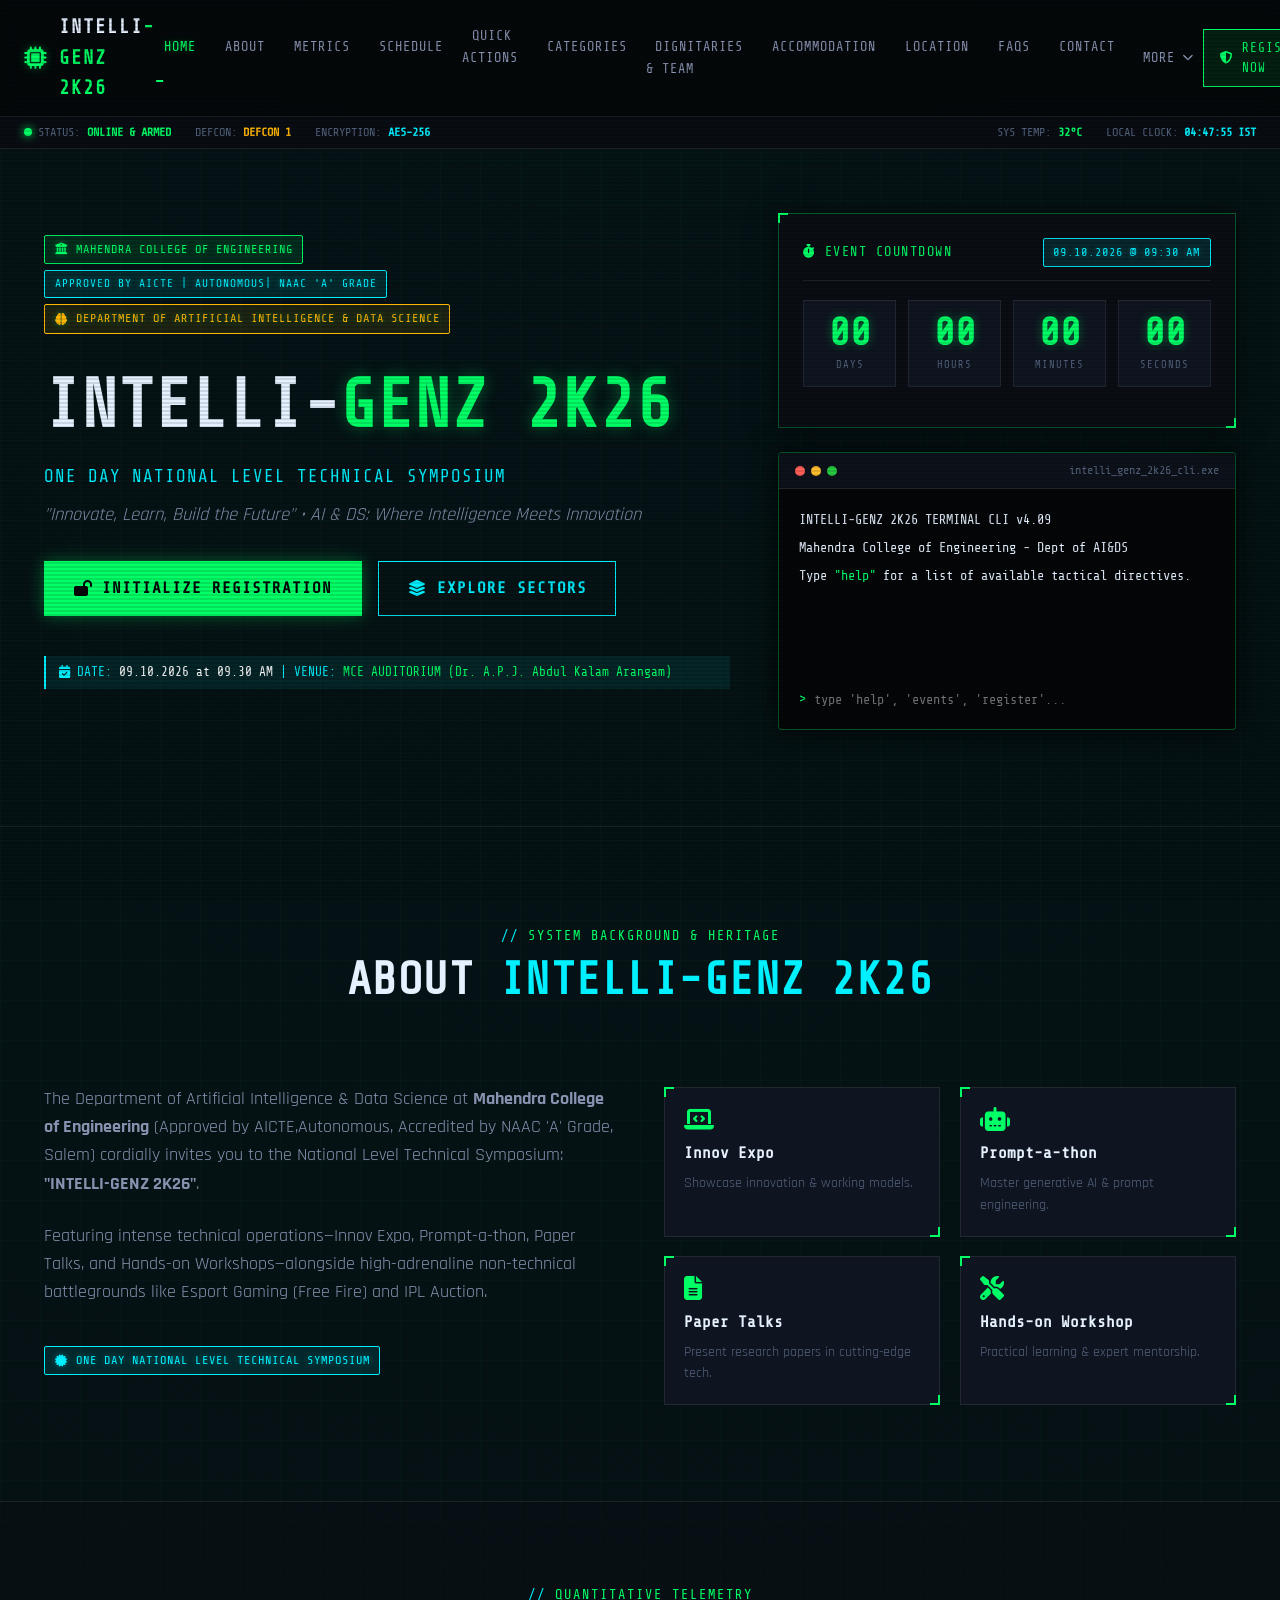
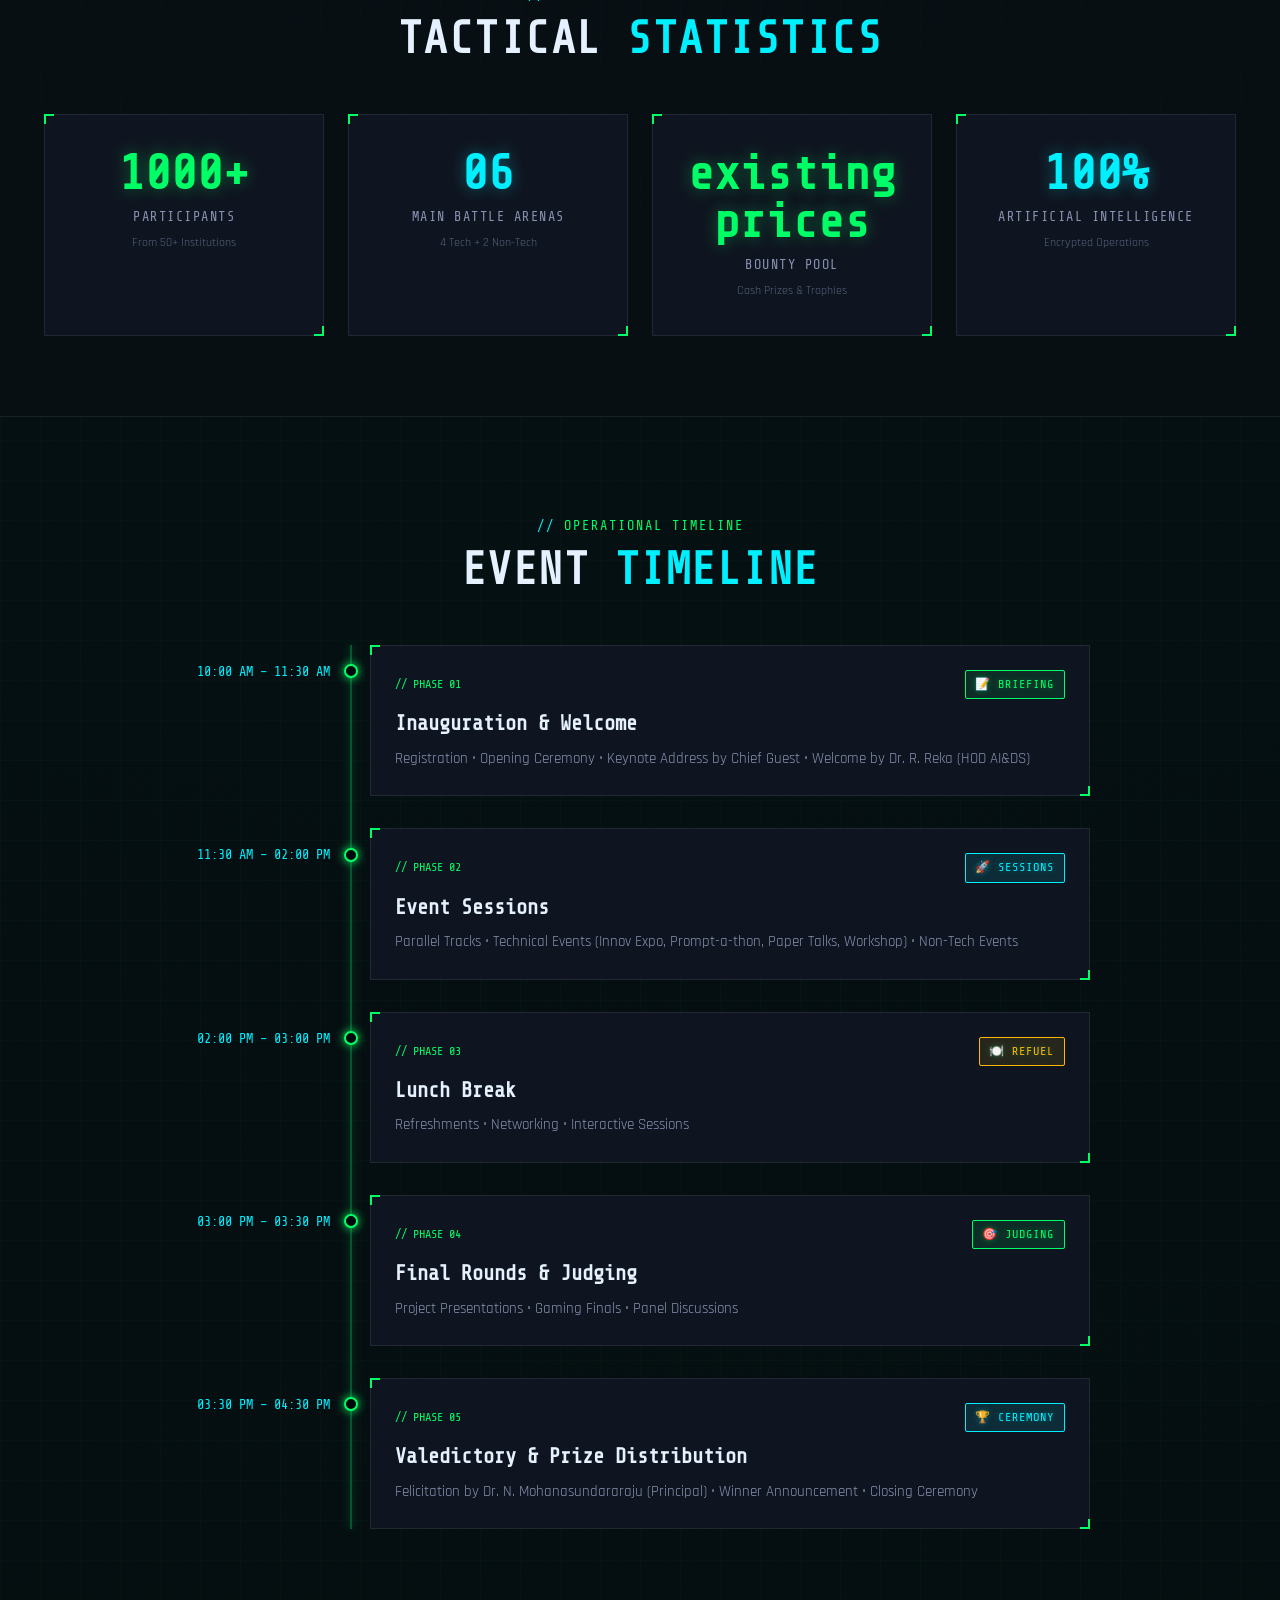
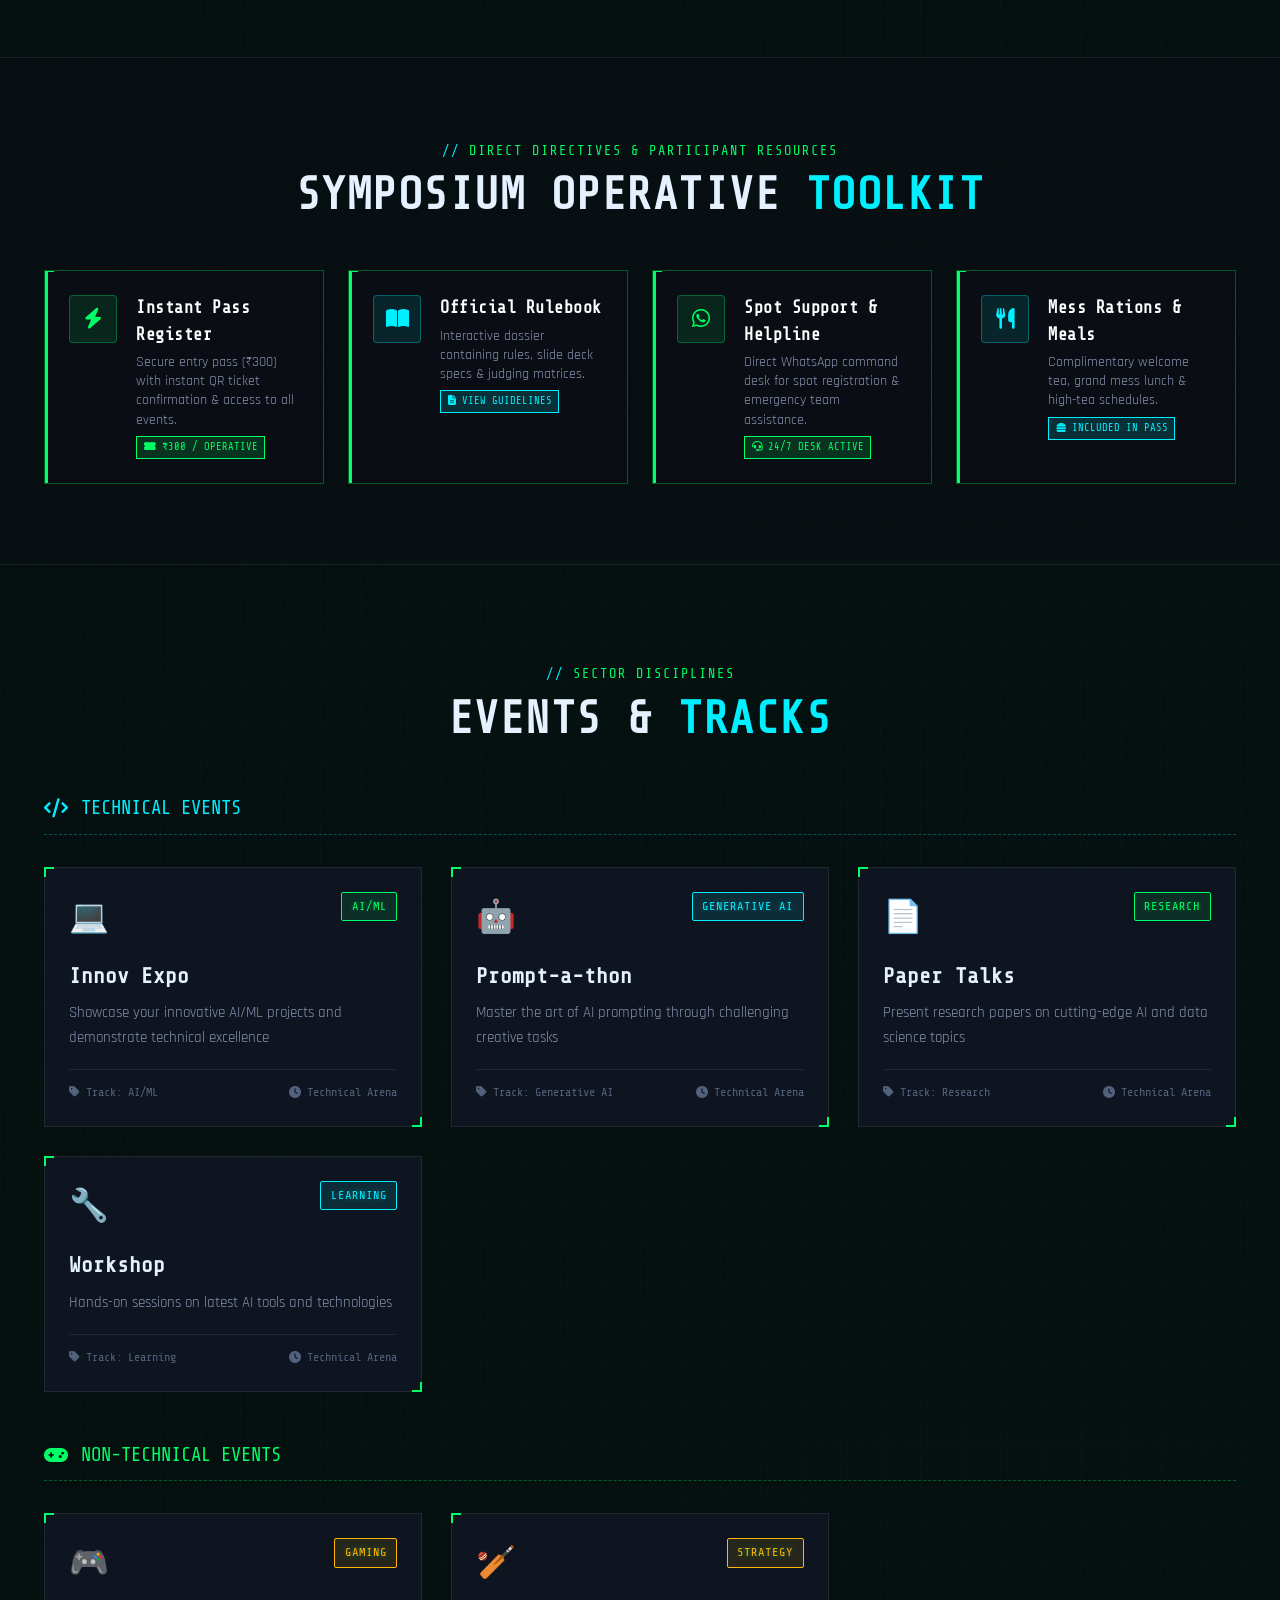
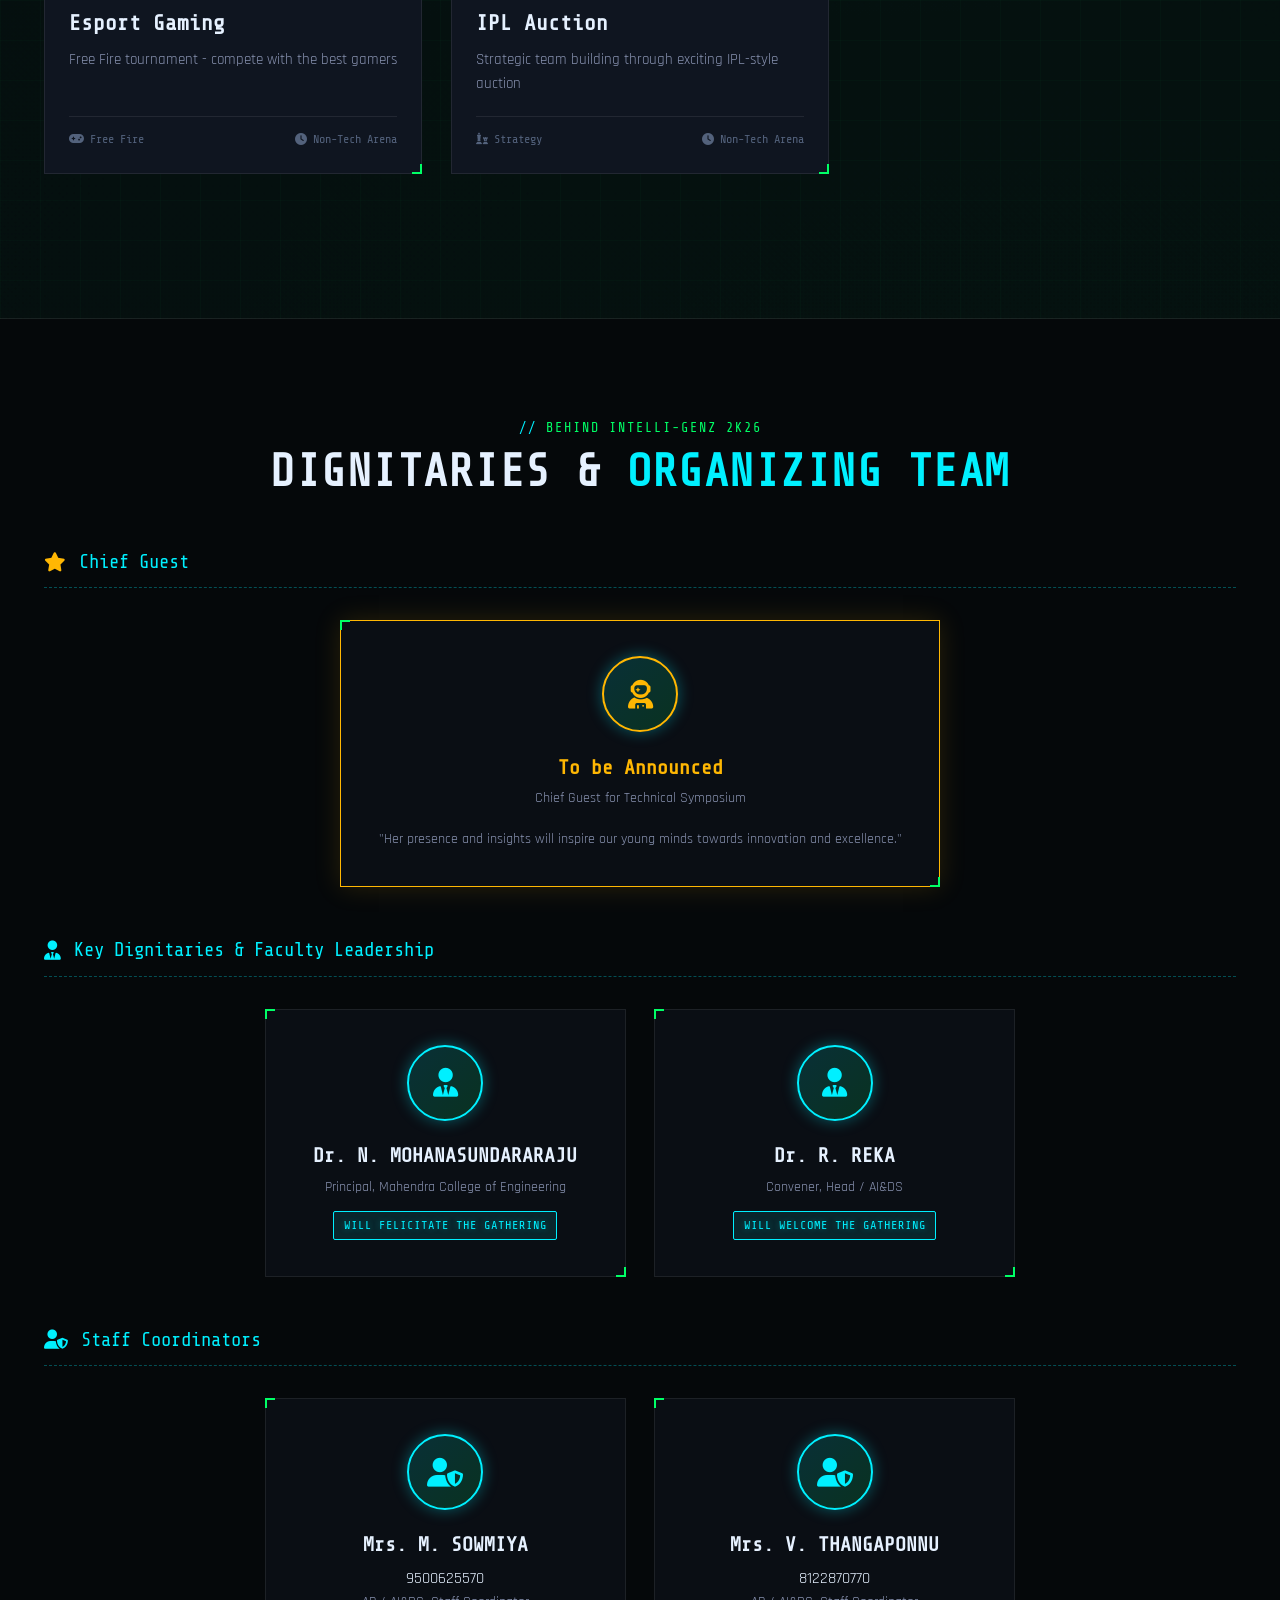
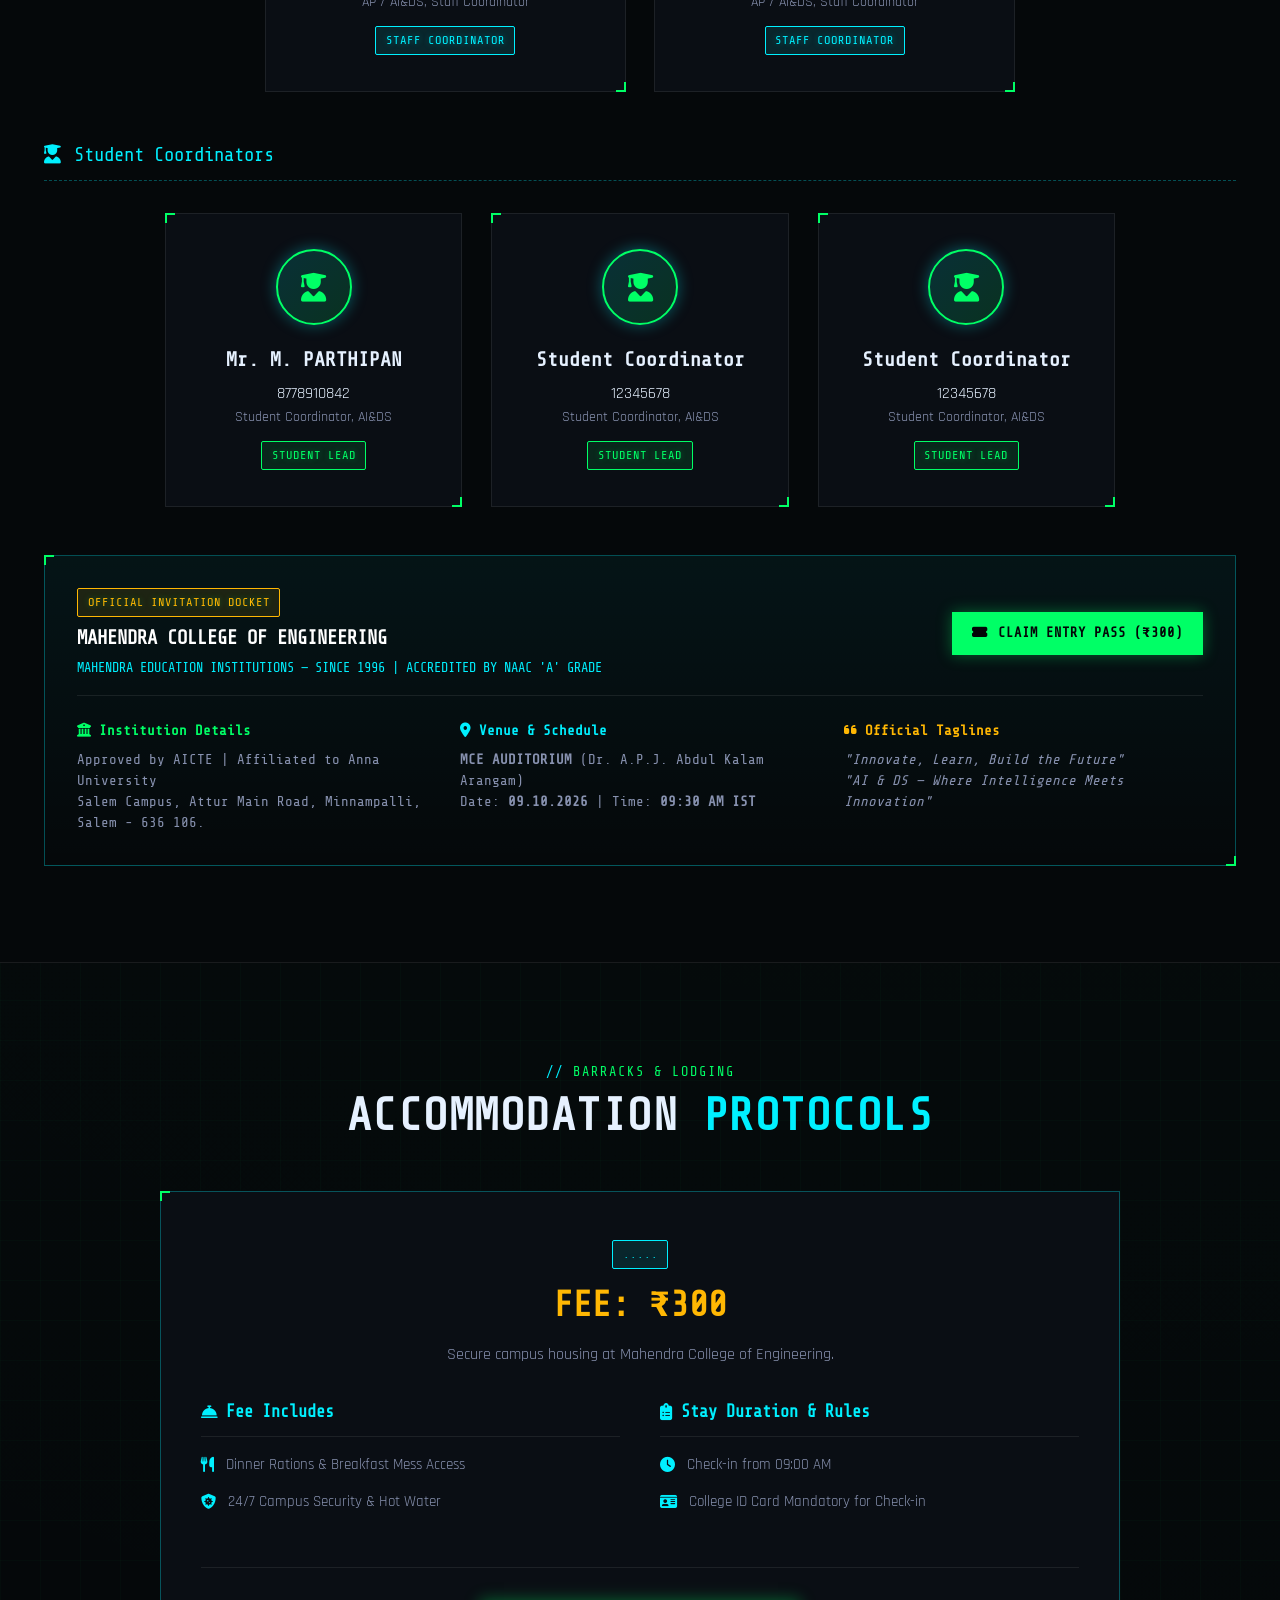
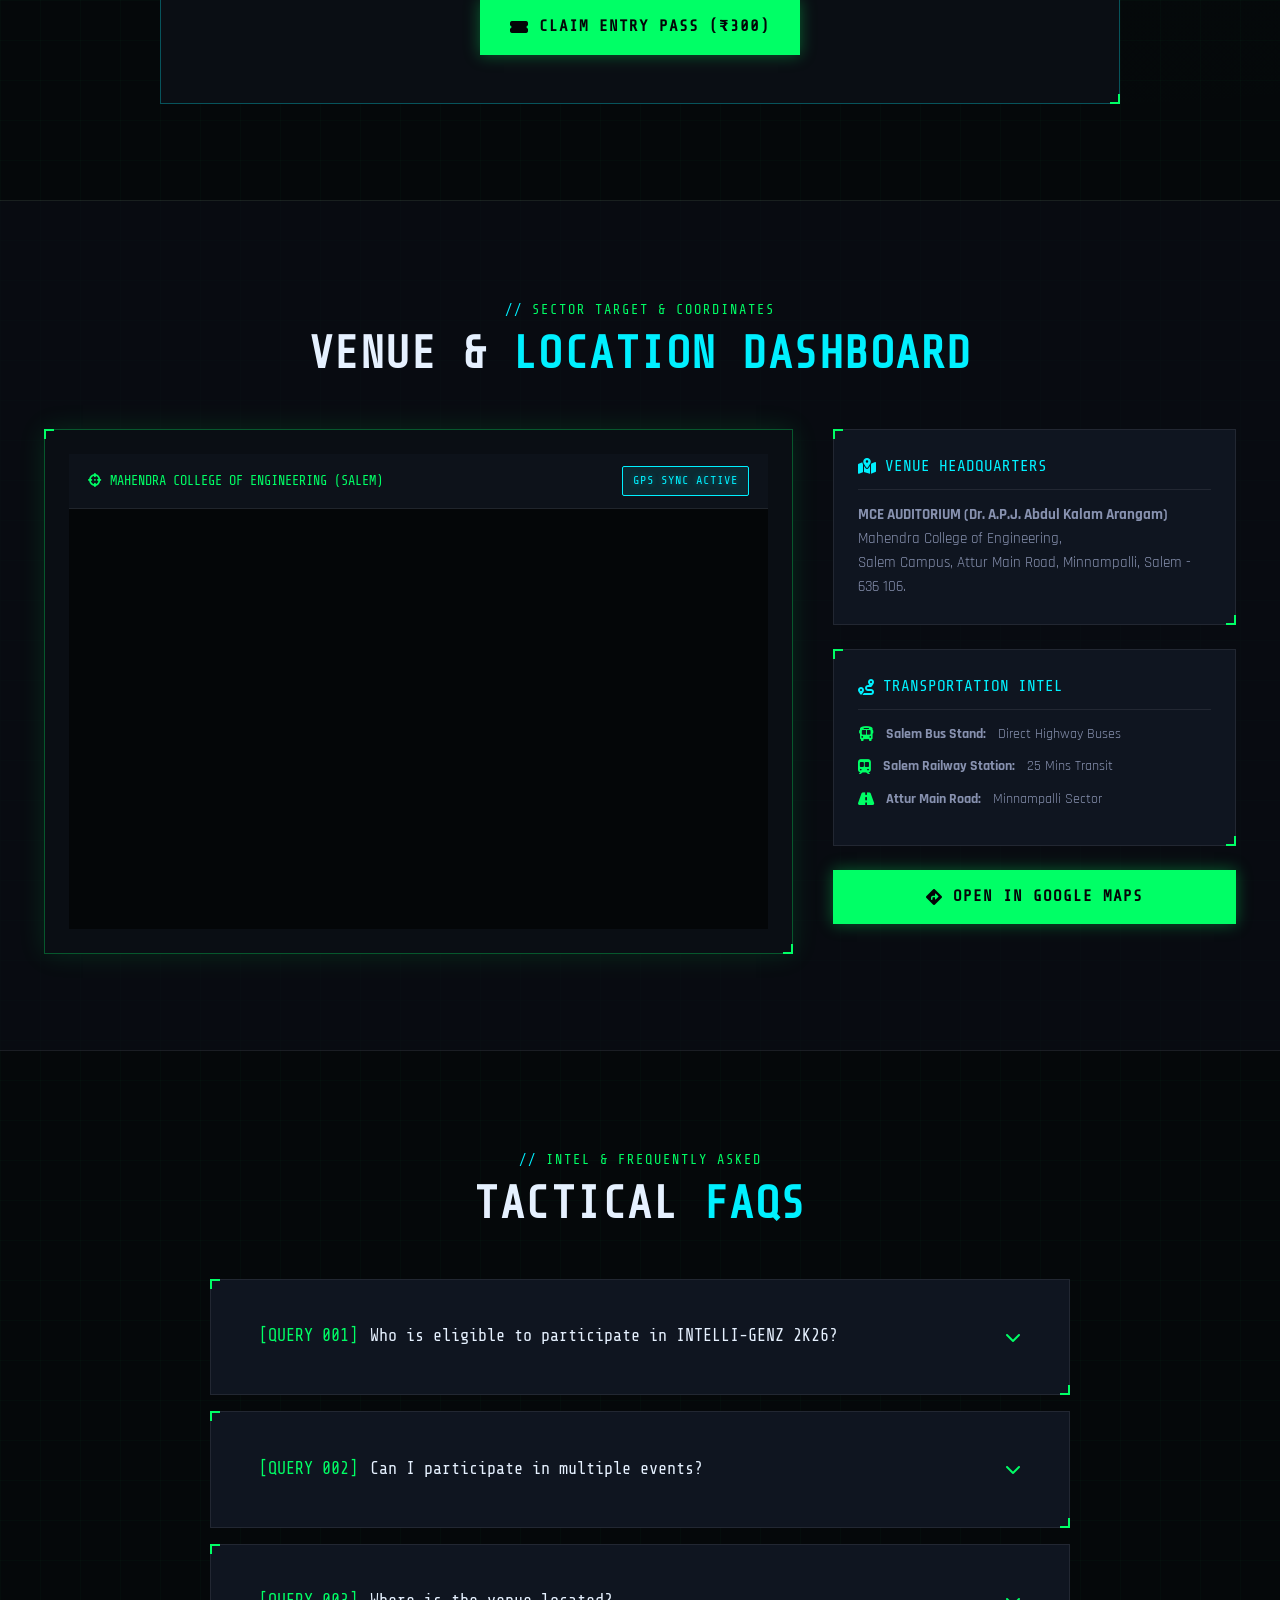
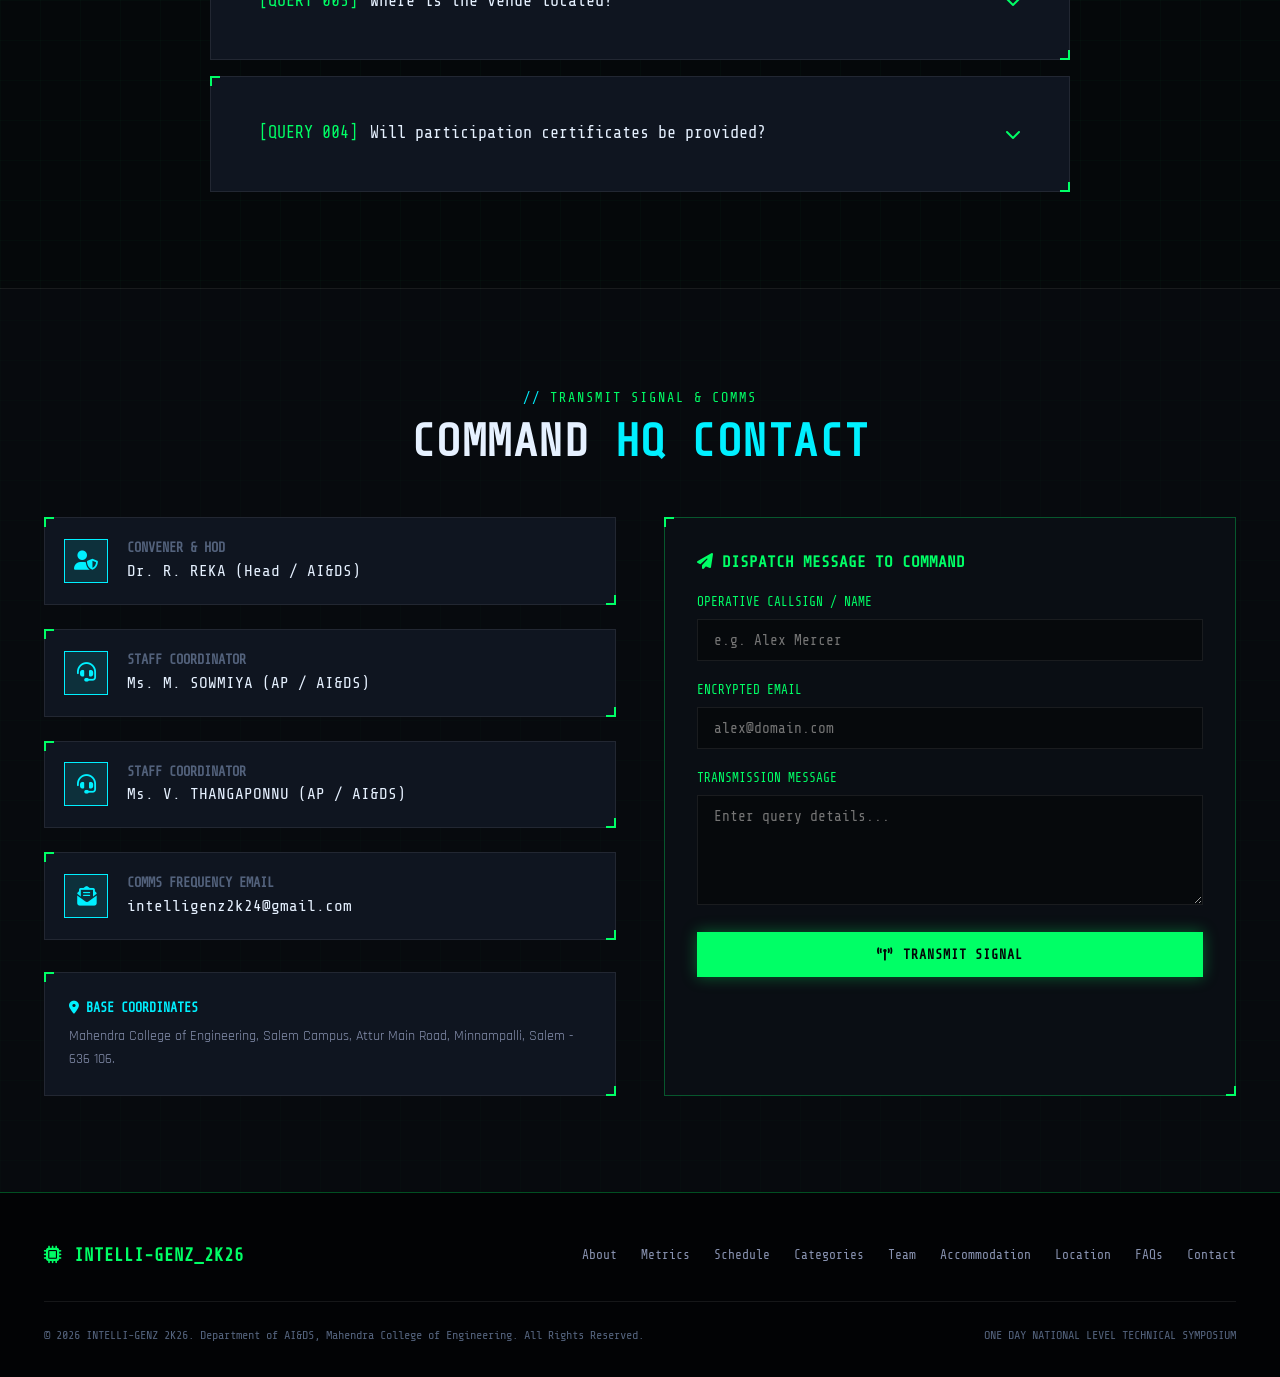
==== commit 759364e1: "first commit" ====
--- a/index.html
+++ b/index.html
@@ -254,7 +254,7 @@
             you to the National Level Technical Symposium: <strong>"INTELLI-GENZ 2K26"</strong>.
           </p>
           <p>
-            Featuring intense technical operations—Innov Expo, Prompt-a-thon, Idea Unbound, and Hands-on
+            Featuring intense technical operations—Innov Expo, Prompt-a-thon, Paper Talks, and Hands-on
             Workshops—alongside high-adrenaline non-technical battlegrounds like Esport Gaming (Free Fire) and IPL
             Auction.
           </p>
@@ -277,7 +277,7 @@
           </div>
           <div class="feature-box tactical-box">
             <i class="fas fa-file-alt feature-icon"></i>
-            <h4 class="feature-title">Idea Unbound</h4>
+            <h4 class="feature-title">Paper Talks</h4>
             <p class="feature-desc">Present research papers in cutting-edge tech.</p>
           </div>
           <div class="feature-box tactical-box">
@@ -363,7 +363,7 @@
               <span class="badge-tactical badge-cyan">🚀 SESSIONS</span>
             </div>
             <h3 class="timeline-title">Event Sessions</h3>
-            <p class="timeline-desc">Parallel Tracks • Technical Events (Innov Expo, Prompt-a-thon, Idea Unbound, Workshop) • Non-Tech Events</p>
+            <p class="timeline-desc">Parallel Tracks • Technical Events (Innov Expo, Prompt-a-thon, Paper Talks, Workshop) • Non-Tech Events</p>
           </div>
         </div>
 
@@ -414,54 +414,62 @@
   </section>
 
   <!-- ==========================================================================
-       7. QUICK ACTIONS SECTION
+       7. QUICK ACTIONS & OPERATIVE TOOLKIT SECTION
        ========================================================================== -->
   <section class="quick-actions-section" id="quick-actions">
     <div class="container">
       <!-- Standard Two-Line Heading -->
       <div class="section-heading-group">
-        <span class="section-caption">Direct Directives</span>
-        <h2 class="section-title">Quick <span>Actions</span></h2>
+        <span class="section-caption">Direct Directives &amp; Participant Resources</span>
+        <h2 class="section-title">Symposium Operative <span>Toolkit</span></h2>
       </div>
 
       <div class="quick-actions-grid">
+        <!-- 1. Instant Pass Register -->
         <div class="action-card tactical-box" onclick="location.href='register.html'">
           <div class="action-icon-wrapper">
-            <i class="fas fa-user-plus"></i>
+            <i class="fas fa-bolt"></i>
           </div>
           <div class="action-info">
-            <h4>Quick Register</h4>
-            <p>Secure event pass tickets via official booking portal.</p>
-          </div>
-        </div>
-
-        <div class="action-card tactical-box" onclick="alert('Rulebook PDF downloading...')">
+            <h4>Instant Pass Register</h4>
+            <p>Secure entry pass (₹300) with instant QR ticket confirmation &amp; access to all events.</p>
+            <span class="action-badge"><i class="fas fa-ticket-alt"></i> ₹300 / Operative</span>
+          </div>
+        </div>
+
+        <!-- 2. Interactive Rulebook -->
+        <div class="action-card card-cyan tactical-box" onclick="openModal('rulebookModal')">
           <div class="action-icon-wrapper">
-            <i class="fas fa-file-pdf"></i>
+            <i class="fas fa-book-open"></i>
           </div>
           <div class="action-info">
-            <h4>Download Rulebook</h4>
-            <p>Retrieve operational guidelines & scoring matrices.</p>
-          </div>
-        </div>
-
-        <div class="action-card tactical-box" onclick="window.open('https://discord.com', '_blank')">
+            <h4>Official Rulebook</h4>
+            <p>Interactive dossier containing rules, slide deck specs &amp; judging matrices.</p>
+            <span class="action-badge" style="background: rgba(0, 240, 255, 0.15); color: var(--accent-cyan); border-color: var(--accent-cyan);"><i class="fas fa-file-alt"></i> View Guidelines</span>
+          </div>
+        </div>
+
+        <!-- 4. Spot Support & Helpline -->
+        <div class="action-card tactical-box" onclick="openModal('helpdeskModal')">
           <div class="action-icon-wrapper">
-            <i class="fab fa-discord"></i>
+            <i class="fab fa-whatsapp"></i>
           </div>
           <div class="action-info">
-            <h4>Join Discord HQ</h4>
-            <p>Connect to live command chat for real-time announcements.</p>
-          </div>
-        </div>
-
-        <div class="action-card tactical-box" onclick="location.href='#accommodation'">
+            <h4>Spot Support &amp; Helpline</h4>
+            <p>Direct WhatsApp command desk for spot registration &amp; emergency team assistance.</p>
+            <span class="action-badge"><i class="fas fa-headset"></i> 24/7 Desk Active</span>
+          </div>
+        </div>
+
+        <!-- 5. Mess Rations & Food Protocols -->
+        <div class="action-card card-cyan tactical-box" onclick="openModal('foodModal')">
           <div class="action-icon-wrapper">
-            <i class="fas fa-bed"></i>
+            <i class="fas fa-utensils"></i>
           </div>
           <div class="action-info">
-            <h4>Lodging Request</h4>
-            <p>Apply for campus hostel accommodation via Google Form.</p>
+            <h4>Mess Rations &amp; Meals</h4>
+            <p>Complimentary welcome tea, grand mess lunch &amp; high-tea schedules.</p>
+            <span class="action-badge" style="background: rgba(0, 240, 255, 0.15); color: var(--accent-cyan); border-color: var(--accent-cyan);"><i class="fas fa-hamburger"></i> Included in Pass</span>
           </div>
         </div>
       </div>
@@ -513,13 +521,13 @@
           </div>
         </div>
 
-        <!-- Tech 3: Idea Unbound -->
+        <!-- Tech 3: Paper Talks -->
         <div class="event-card tactical-box" onclick="location.href='event-detail.html?event=paper-presentation'">
           <div class="event-card-top">
             <span class="event-icon-badge">📄</span>
             <span class="badge-tactical">Research</span>
           </div>
-          <h3 class="event-title">Idea Unbound</h3>
+          <h3 class="event-title">Paper Talks</h3>
           <p class="event-desc">Present research papers on cutting-edge AI and data science topics</p>
           <div class="event-meta">
             <span><i class="fas fa-tag"></i> Track: Research</span>
@@ -608,11 +616,11 @@
         </div>
       </div>
 
-      <!-- Key Dignitaries & Faculty Leaders -->
+      <!-- Key Dignitaries & Faculty Leadership -->
       <div class="team-category-title">
         <i class="fas fa-user-tie"></i> Key Dignitaries &amp; Faculty Leadership
       </div>
-      <div class="team-grid">
+      <div class="team-grid" style="grid-template-columns: repeat(auto-fit, minmax(280px, 1fr)); max-width: 750px; margin: 0 auto 3rem auto;">
         <!-- Felicitation -->
         <div class="team-card tactical-box">
           <div class="team-avatar">
@@ -632,25 +640,72 @@
           <p class="team-dept">Convener, Head / AI&amp;DS</p>
           <span class="badge-tactical badge-cyan">will Welcome the gathering</span>
         </div>
-
-        <!-- Coordinator -->
+      </div>
+
+      <!-- Staff Coordinators -->
+      <div class="team-category-title">
+        <i class="fas fa-user-shield"></i> Staff Coordinators
+      </div>
+      <div class="team-grid" style="grid-template-columns: repeat(auto-fit, minmax(280px, 1fr)); max-width: 750px; margin: 0 auto 3rem auto;">
+        <!-- Coordinator 1: Ms. M. Sowmiya -->
         <div class="team-card tactical-box">
           <div class="team-avatar">
             <i class="fas fa-user-shield"></i>
           </div>
-          <h4 class="team-name">Ms. M. SOWMIYA</h4>
-          <p class="team-dept">AP / AI&amp;DS, Coordinator</p>
-          <span class="badge-tactical badge-cyan">Symposium Coordinator</span>
-        </div>
-      </div>
-      <!-- Coordinator -->
+          <h4 class="team-name">Mrs. M. SOWMIYA</h4>
+          <p>9500625570</p>
+          <p class="team-dept">AP / AI&amp;DS, Staff Coordinator</p>
+          <span class="badge-tactical badge-cyan">Staff Coordinator</span>
+        </div>
+
+        <!-- Coordinator 2: Ms. Thangaponnu -->
         <div class="team-card tactical-box">
           <div class="team-avatar">
             <i class="fas fa-user-shield"></i>
           </div>
-          <h4 class="team-name">Ms. THANGAPONNU</h4>
-          <p class="team-dept">AP / AI&amp;DS, Coordinator</p>
-          <span class="badge-tactical badge-cyan">Symposium Coordinator</span>
+          <h4 class="team-name">Mrs. V. THANGAPONNU</h4>
+          <p>8122870770</p>
+          <p class="team-dept">AP / AI&amp;DS, Staff Coordinator</p>
+          <span class="badge-tactical badge-cyan">Staff Coordinator</span>
+        </div>
+      </div>
+
+      <!-- Student Coordinators Section -->
+      <div class="team-category-title">
+        <i class="fas fa-user-graduate"></i> Student Coordinators
+      </div>
+      <div class="team-grid" style="grid-template-columns: repeat(auto-fit, minmax(260px, 1fr)); max-width: 950px; margin: 0 auto 3rem auto;">
+        <!-- Student Coordinator 1 -->
+        <div class="team-card tactical-box">
+          <div class="team-avatar" style="border-color: var(--accent-green); color: var(--accent-green);">
+            <i class="fas fa-user-graduate"></i>
+          </div>
+          <h4 class="team-name">Mr. M. PARTHIPAN</h4>
+          <p>8778910842</p>
+          <p class="team-dept">Student Coordinator, AI&amp;DS</p>
+          <span class="badge-tactical">Student Lead</span>
+        </div>
+
+        <!-- Student Coordinator 2 -->
+        <div class="team-card tactical-box">
+          <div class="team-avatar" style="border-color: var(--accent-green); color: var(--accent-green);">
+            <i class="fas fa-user-graduate"></i>
+          </div>
+          <h4 class="team-name">Student Coordinator</h4>
+          <p>12345678</p>
+          <p class="team-dept">Student Coordinator, AI&amp;DS</p>
+          <span class="badge-tactical">Student Lead</span>
+        </div>
+
+        <!-- Student Coordinator 3 -->
+        <div class="team-card tactical-box">
+          <div class="team-avatar" style="border-color: var(--accent-green); color: var(--accent-green);">
+            <i class="fas fa-user-graduate"></i>
+          </div>
+          <h4 class="team-name">Student Coordinator</h4>
+          <p>12345678</p>
+          <p class="team-dept">Student Coordinator, AI&amp;DS</p>
+          <span class="badge-tactical">Student Lead</span>
         </div>
       </div>
 
@@ -709,7 +764,7 @@
 
       <div class="accommodation-card tactical-box">
         <div style="text-align: center; margin-bottom: 1.5rem;">
-          <div class="badge-tactical badge-cyan" style="margin-bottom: 0.5rem;">HOSTEL BARRACKS CLEARANCE</div>
+          <div class="badge-tactical badge-cyan" style="margin-bottom: 0.5rem;">.....</div>
           <div class="acc-price-tag">FEE: ₹300 <span></span></div>
           <p style="color: var(--text-secondary);">Secure campus housing at Mahendra College of Engineering.</p>
         </div>
@@ -765,7 +820,7 @@
           </div>
           <div class="map-iframe-container">
             <iframe
-              src="https://maps.google.com/maps?q=https://maps.app.goo.gl/5B6TnnpnXJMTeKta8&t=&z=15&ie=UTF8&iwloc=&output=embed"
+              src="https://maps.google.com/maps?q=Mahendra+College+of+Engineering,+Attur+Main+Road,+Minnampalli,+Salem+-+636106&t=&z=16&ie=UTF8&iwloc=B&output=embed"
               allowfullscreen="" loading="lazy" referrerpolicy="no-referrer-when-downgrade">
             </iframe>
           </div>
@@ -899,15 +954,15 @@
             <div class="contact-card-item tactical-box">
               <div class="contact-icon"><i class="fas fa-headset"></i></div>
               <div class="contact-details">
-                <h5>Symposium Coordinator</h5>
+                <h5>Staff Coordinator</h5>
                 <p>Ms. M. SOWMIYA (AP / AI&amp;DS)</p>
               </div>
             </div>
             <div class="contact-card-item tactical-box">
               <div class="contact-icon"><i class="fas fa-headset"></i></div>
               <div class="contact-details">
-                <h5>Symposium Coordinator</h5>
-                <p>Ms. THANGAPONNU (AP / AI&amp;DS)</p>
+                <h5>Staff Coordinator</h5>
+                <p>Ms. V. THANGAPONNU (AP / AI&amp;DS)</p>
               </div>
             </div>
 
@@ -989,6 +1044,150 @@
     </div>
   </footer>
 
+  <!-- ==========================================================================
+       TACTICAL MODALS SYSTEM (INTERACTIVE OPERATIVE TOOLKIT)
+       ========================================================================== -->
+
+  <!-- 1. Rulebook Modal -->
+  <div class="tactical-modal-overlay" id="rulebookModal">
+    <div class="tactical-modal">
+      <div class="modal-header">
+        <div class="modal-title">
+          <i class="fas fa-book-open"></i> OFFICIAL OPERATIONAL RULEBOOK
+        </div>
+        <button class="modal-close-btn" onclick="closeModal('rulebookModal')">&times;</button>
+      </div>
+      <div class="modal-body">
+        <div class="badge-tactical badge-cyan" style="margin-bottom: 1rem;">INTELLI-GENZ 2K26 COMPLIANCE PROTOCOL</div>
+        <h4 style="font-family: var(--font-mono); color: #fff; margin-bottom: 0.5rem;">General Participant Directives</h4>
+        <ul style="color: var(--text-secondary); font-size: 0.88rem; line-height: 1.6; margin-left: 1.2rem; margin-bottom: 1.2rem;">
+          <li>Valid College Student ID Card &amp; Entry Pass QR mandatory for campus admittance.</li>
+          <li>All registered operatives are eligible to participate in 1 Tech + 1 Non-Tech event track.</li>
+          <li>Jury decision is absolute and unchallengeable across all battle sectors.</li>
+          <li>Formal / Professional attire recommended during presentation rounds.</li>
+        </ul>
+
+        <h4 style="font-family: var(--font-mono); color: var(--accent-green); margin-bottom: 0.5rem;">Presentation Deck Standards</h4>
+        <ul style="color: var(--text-secondary); font-size: 0.88rem; line-height: 1.6; margin-left: 1.2rem; margin-bottom: 1.5rem;">
+          <li>PPT format (16:9 aspect ratio) or IEEE research paper format required for Paper Talks &amp; Innov Expo.</li>
+          <li>Maximum 10 slides per deck. 8 Minutes presentation + 4 Minutes Jury Q&amp;A.</li>
+        </ul>
+
+        <div style="text-align: right; border-top: 1px solid var(--border-dim); padding-top: 1rem;">
+          <button class="btn-primary" onclick="alert('Downloading Official INTELLI-GENZ 2K26 Rulebook PDF...'); closeModal('rulebookModal');" style="font-size: 0.85rem; padding: 0.6rem 1.2rem;">
+            <i class="fas fa-download"></i> DOWNLOAD RULEBOOK PDF
+          </button>
+        </div>
+      </div>
+    </div>
+  </div>
+
+  <!-- 2. Transit Bus Routes Modal -->
+  <div class="tactical-modal-overlay" id="transitModal">
+    <div class="tactical-modal" style="border-color: rgba(255, 183, 3, 0.4);">
+      <div class="modal-header" style="border-color: rgba(255, 183, 3, 0.2);">
+        <div class="modal-title" style="color: var(--accent-amber);">
+          <i class="fas fa-bus-alt"></i> CAMPUS BUS TRANSIT &amp; ROUTES
+        </div>
+        <button class="modal-close-btn" onclick="closeModal('transitModal')">&times;</button>
+      </div>
+      <div class="modal-body">
+        <div class="badge-tactical badge-amber" style="margin-bottom: 1rem;">COMPLIMENTARY PICKUP STATIONS</div>
+        <p style="color: var(--text-secondary); font-size: 0.88rem; margin-bottom: 1rem;">
+          Free college buses will be stationed at key transportation hubs across Salem on <strong>09.10.2026</strong>. Look for <em>"Mahendra College of Engineering"</em> bus banners.
+        </p>
+
+        <div style="display: grid; gap: 1rem; margin-bottom: 1.5rem;">
+          <div style="background: var(--bg-card); border: 1px solid var(--border-dim); padding: 1rem;">
+            <div style="font-family: var(--font-mono); color: #fff; font-weight: 700;"><i class="fas fa-train" style="color: var(--accent-amber);"></i> Salem Junction Railway Station</div>
+            <div style="font-size: 0.85rem; color: var(--accent-cyan); font-family: var(--font-mono); margin-top: 0.2rem;">Pickup Time: <strong>07:45 AM</strong> | Bus No. 12</div>
+          </div>
+          <div style="background: var(--bg-card); border: 1px solid var(--border-dim); padding: 1rem;">
+            <div style="font-family: var(--font-mono); color: #fff; font-weight: 700;"><i class="fas fa-bus" style="color: var(--accent-amber);"></i> Salem New Bus Stand (Central Terminal)</div>
+            <div style="font-size: 0.85rem; color: var(--accent-cyan); font-family: var(--font-mono); margin-top: 0.2rem;">Pickup Time: <strong>08:00 AM</strong> | Bus No. 45 &amp; 88</div>
+          </div>
+          <div style="background: var(--bg-card); border: 1px solid var(--border-dim); padding: 1rem;">
+            <div style="font-family: var(--font-mono); color: #fff; font-weight: 700;"><i class="fas fa-map-pin" style="color: var(--accent-amber);"></i> Government Public Buses</div>
+            <div style="font-size: 0.85rem; color: var(--text-secondary); font-family: var(--font-mono); margin-top: 0.2rem;">Board any Salem to Attur bus and drop at <strong>Minnampalli College Stop</strong>.</div>
+          </div>
+        </div>
+      </div>
+    </div>
+  </div>
+
+  <!-- 3. Spot Support Helpdesk Modal -->
+  <div class="tactical-modal-overlay" id="helpdeskModal">
+    <div class="tactical-modal">
+      <div class="modal-header">
+        <div class="modal-title">
+          <i class="fab fa-whatsapp"></i> LIVE SPOT HELPDESK &amp; SUPPORT
+        </div>
+        <button class="modal-close-btn" onclick="closeModal('helpdeskModal')">&times;</button>
+      </div>
+      <div class="modal-body">
+        <div class="badge-tactical" style="margin-bottom: 1rem;">DIRECT COMMAND LINE</div>
+        <p style="color: var(--text-secondary); font-size: 0.88rem; margin-bottom: 1.2rem;">
+          Have questions regarding spot registration, team slots, or transportation? Contact our command leads directly:
+        </p>
+
+        <div style="display: grid; gap: 1rem; margin-bottom: 1.5rem;">
+          <a href="https://wa.me/91 8778910842" target="_blank" rel="noopener noreferrer" style="text-decoration: none;">
+            <div style="background: rgba(0, 255, 102, 0.08); border: 1px solid var(--border-green); padding: 1rem; display: flex; align-items: center; justify-content: space-between;">
+              <div>
+                <div style="font-family: var(--font-mono); color: #fff; font-weight: 700;">Mr. M. parthipan (Student Coordinator)</div>
+                <div style="font-size: 0.85rem; color: var(--accent-green); font-family: var(--font-mono);"><i class="fab fa-whatsapp"></i> +91 8778910842 </div>
+              </div>
+              <span class="badge-tactical" style="font-size: 0.7rem;">CHAT ON WHATSAPP</span>
+            </div>
+          </a>
+
+          <a href="https://wa.me/91 9500625570" target="_blank" rel="noopener noreferrer" style="text-decoration: none;">
+            <div style="background: rgba(0, 240, 255, 0.08); border: 1px solid var(--border-cyan); padding: 1rem; display: flex; align-items: center; justify-content: space-between;">
+              <div>
+                <div style="font-family: var(--font-mono); color: #fff; font-weight: 700;">Mrs. M. Sowmiya (Faculty Coordinator)</div>
+                <div style="font-size: 0.85rem; color: var(--accent-cyan); font-family: var(--font-mono);"><i class="fas fa-phone-alt"></i> +91 9500625570</div>
+              </div>
+              <span class="badge-tactical badge-cyan" style="font-size: 0.7rem;">CALL COORDINATOR</span>
+            </div>
+          </a>
+        </div>
+      </div>
+    </div>
+  </div>
+
+  <!-- 4. Mess Rations & Meals Modal -->
+  <div class="tactical-modal-overlay" id="foodModal">
+    <div class="tactical-modal" style="border-color: var(--border-cyan);">
+      <div class="modal-header" style="border-color: var(--border-cyan);">
+        <div class="modal-title" style="color: var(--accent-cyan);">
+          <i class="fas fa-utensils"></i> MESS RATIONS &amp; MEAL PROTOCOLS
+        </div>
+        <button class="modal-close-btn" onclick="closeModal('foodModal')">&times;</button>
+      </div>
+      <div class="modal-body">
+        <div class="badge-tactical badge-cyan" style="margin-bottom: 1rem;">FREE REFRESHMENTS INCLUDED WITH PASS</div>
+        <p style="color: var(--text-secondary); font-size: 0.88rem; margin-bottom: 1.2rem;">
+          Every registered participant holding an entry pass ticket receives full access to campus mess dining rations throughout the 1-day symposium.
+        </p>
+
+        <div style="display: grid; gap: 0.8rem; font-family: var(--font-mono); font-size: 0.88rem;">
+          <div style="background: var(--bg-card); border: 1px solid var(--border-dim); padding: 0.8rem 1rem; display: flex; justify-content: space-between;">
+            <span style="color: #fff;"><i class="fas fa-coffee" style="color: var(--accent-amber);"></i> Morning Welcome Tea &amp; Snacks</span>
+            <span style="color: var(--accent-cyan);">11:00 AM - 11:15 AM</span>
+          </div>
+          <div style="background: var(--bg-card); border: 1px solid var(--border-dim); padding: 0.8rem 1rem; display: flex; justify-content: space-between;">
+            <span style="color: #fff;"><i class="fas fa-drumstick-bite" style="color: var(--accent-green);"></i> Grand Symposium Mess Lunch</span>
+            <span style="color: var(--accent-green);">01:00 PM - 02:00 PM</span>
+          </div>
+          <div style="background: var(--bg-card); border: 1px solid var(--border-dim); padding: 0.8rem 1rem; display: flex; justify-content: space-between;">
+            <span style="color: #fff;"><i class="fas fa-cookie-bite" style="color: var(--accent-amber);"></i> Evening High-Tea &amp; Snacks</span>
+            <span style="color: var(--accent-amber);">03:00 PM - 03:15 PM</span>
+          </div>
+        </div>
+      </div>
+    </div>
+  </div>
+
   <!-- Main JavaScript File -->
   <script src="assets/js/main.js"></script>
 </body>
--- a/assets/css/style.css
+++ b/assets/css/style.css
@@ -1298,6 +1298,79 @@
 }
 
 /* ==========================================================================
+   DIGNITARIES & ORGANIZING TEAM SECTION
+   ========================================================================== */
+.team-section-container {
+  padding: 6rem 0;
+  border-bottom: 1px solid var(--border-dim);
+  background: var(--bg-dark);
+}
+
+.team-category-title {
+  font-family: var(--font-mono);
+  font-size: 1.15rem;
+  color: var(--accent-cyan);
+  border-bottom: 1px dashed var(--border-cyan);
+  padding-bottom: 0.5rem;
+  margin-bottom: 1.8rem;
+  display: flex;
+  align-items: center;
+  gap: 0.6rem;
+}
+
+.team-grid {
+  display: grid;
+  grid-template-columns: repeat(auto-fit, minmax(240px, 1fr));
+  gap: 1.8rem;
+  margin-bottom: 3rem;
+}
+
+.team-card {
+  background: var(--bg-panel);
+  border: 1px solid var(--border-dim);
+  padding: 2rem 1.5rem;
+  text-align: center;
+  display: flex;
+  flex-direction: column;
+  align-items: center;
+  transition: var(--transition);
+}
+
+.team-card:hover {
+  border-color: var(--accent-cyan);
+  box-shadow: 0 10px 30px rgba(0, 240, 255, 0.15);
+  transform: translateY(-4px);
+}
+
+.team-avatar {
+  width: 72px;
+  height: 72px;
+  border-radius: 50%;
+  border: 2px solid var(--accent-cyan);
+  background: rgba(0, 240, 255, 0.08);
+  display: flex;
+  align-items: center;
+  justify-content: center;
+  font-size: 1.8rem;
+  color: var(--accent-cyan);
+  margin-bottom: 1rem;
+}
+
+.team-name {
+  font-family: var(--font-mono);
+  font-size: 1.05rem;
+  font-weight: 700;
+  color: #fff;
+  margin-bottom: 0.3rem;
+}
+
+.team-dept {
+  font-size: 0.85rem;
+  color: var(--text-secondary);
+  margin-bottom: 0.8rem;
+}
+
+/* ==========================================================================
    FAQS SECTION
    ========================================================================== */
 .faq-section {
@@ -1891,4 +1964,181 @@
     flex-wrap: wrap;
     gap: 0.8rem;
   }
+}
+
+/* ==========================================================================
+   INTERACTIVE QUICK ACTIONS TOOLKIT & MODALS SYSTEM
+   ========================================================================== */
+.quick-actions-grid {
+  display: grid;
+  grid-template-columns: repeat(auto-fit, minmax(280px, 1fr));
+  gap: 1.5rem;
+}
+
+.action-card {
+  background: var(--bg-panel);
+  border: 1px solid var(--border-green);
+  padding: 1.5rem;
+  display: flex;
+  align-items: flex-start;
+  gap: 1.2rem;
+  cursor: pointer;
+  transition: all 0.3s cubic-bezier(0.16, 1, 0.3, 1);
+  position: relative;
+  overflow: hidden;
+}
+
+.action-card::after {
+  content: '';
+  position: absolute;
+  top: 0; left: 0; width: 3px; height: 100%;
+  background: var(--accent-green);
+  transition: width 0.3s ease;
+}
+
+.action-card:hover {
+  transform: translateY(-4px);
+  border-color: var(--accent-green);
+  box-shadow: 0 10px 30px rgba(0, 255, 102, 0.15);
+}
+
+.action-card:hover::after {
+  width: 6px;
+}
+
+.action-card.card-cyan::after { background: var(--accent-cyan); }
+.action-card.card-cyan:hover { border-color: var(--accent-cyan); box-shadow: 0 10px 30px rgba(0, 240, 255, 0.15); }
+
+.action-card.card-amber::after { background: var(--accent-amber); }
+.action-card.card-amber:hover { border-color: var(--accent-amber); box-shadow: 0 10px 30px rgba(255, 183, 3, 0.15); }
+
+.action-icon-wrapper {
+  width: 48px;
+  height: 48px;
+  min-width: 48px;
+  background: rgba(0, 255, 102, 0.1);
+  border: 1px solid var(--border-green);
+  color: var(--accent-green);
+  display: flex;
+  align-items: center;
+  justify-content: center;
+  font-size: 1.3rem;
+  border-radius: 4px;
+}
+
+.action-card.card-cyan .action-icon-wrapper {
+  background: rgba(0, 240, 255, 0.1);
+  border-color: var(--border-cyan);
+  color: var(--accent-cyan);
+}
+
+.action-card.card-amber .action-icon-wrapper {
+  background: rgba(255, 183, 3, 0.1);
+  border-color: rgba(255, 183, 3, 0.4);
+  color: var(--accent-amber);
+}
+
+.action-info h4 {
+  font-family: var(--font-mono);
+  font-size: 1.05rem;
+  color: #fff;
+  margin-bottom: 0.3rem;
+  letter-spacing: 0.5px;
+}
+
+.action-info p {
+  font-size: 0.85rem;
+  color: var(--text-secondary);
+  line-height: 1.4;
+  margin: 0;
+}
+
+.action-badge {
+  display: inline-block;
+  font-family: var(--font-mono);
+  font-size: 0.65rem;
+  padding: 0.15rem 0.4rem;
+  background: rgba(0, 255, 102, 0.15);
+  color: var(--accent-green);
+  border: 1px solid var(--accent-green);
+  margin-top: 0.4rem;
+  text-transform: uppercase;
+}
+
+/* Modal Overlay & Dialog Styles */
+.tactical-modal-overlay {
+  position: fixed;
+  top: 0; left: 0; width: 100vw; height: 100vh;
+  background: rgba(0, 0, 0, 0.85);
+  backdrop-filter: blur(8px);
+  z-index: 9999;
+  display: flex;
+  align-items: center;
+  justify-content: center;
+  padding: 1.5rem;
+  opacity: 0;
+  pointer-events: none;
+  transition: opacity 0.3s ease;
+}
+
+.tactical-modal-overlay.active {
+  opacity: 1;
+  pointer-events: auto;
+}
+
+.tactical-modal {
+  background: var(--bg-panel);
+  border: 1px solid var(--border-green);
+  box-shadow: 0 0 40px rgba(0, 255, 102, 0.2);
+  width: 100%;
+  max-width: 650px;
+  max-height: 85vh;
+  overflow-y: auto;
+  padding: 2rem;
+  position: relative;
+  transform: translateY(20px);
+  transition: transform 0.3s ease;
+}
+
+.tactical-modal-overlay.active .tactical-modal {
+  transform: translateY(0);
+}
+
+.modal-header {
+  display: flex;
+  align-items: center;
+  justify-content: space-between;
+  border-bottom: 1px solid var(--border-dim);
+  padding-bottom: 1rem;
+  margin-bottom: 1.5rem;
+}
+
+.modal-title {
+  font-family: var(--font-mono);
+  font-size: 1.2rem;
+  color: var(--accent-green);
+  display: flex;
+  align-items: center;
+  gap: 0.6rem;
+}
+
+.modal-close-btn {
+  background: transparent;
+  border: 1px solid var(--border-dim);
+  color: var(--text-secondary);
+  font-family: var(--font-mono);
+  font-size: 1.2rem;
+  width: 36px;
+  height: 36px;
+  cursor: pointer;
+  display: flex;
+  align-items: center;
+  justify-content: center;
+  transition: var(--transition);
+}
+
+.modal-close-btn:hover {
+  border-color: #ff0055;
+  color: #ff0055;
+  box-shadow: 0 0 10px rgba(255, 0, 85, 0.3);
 }
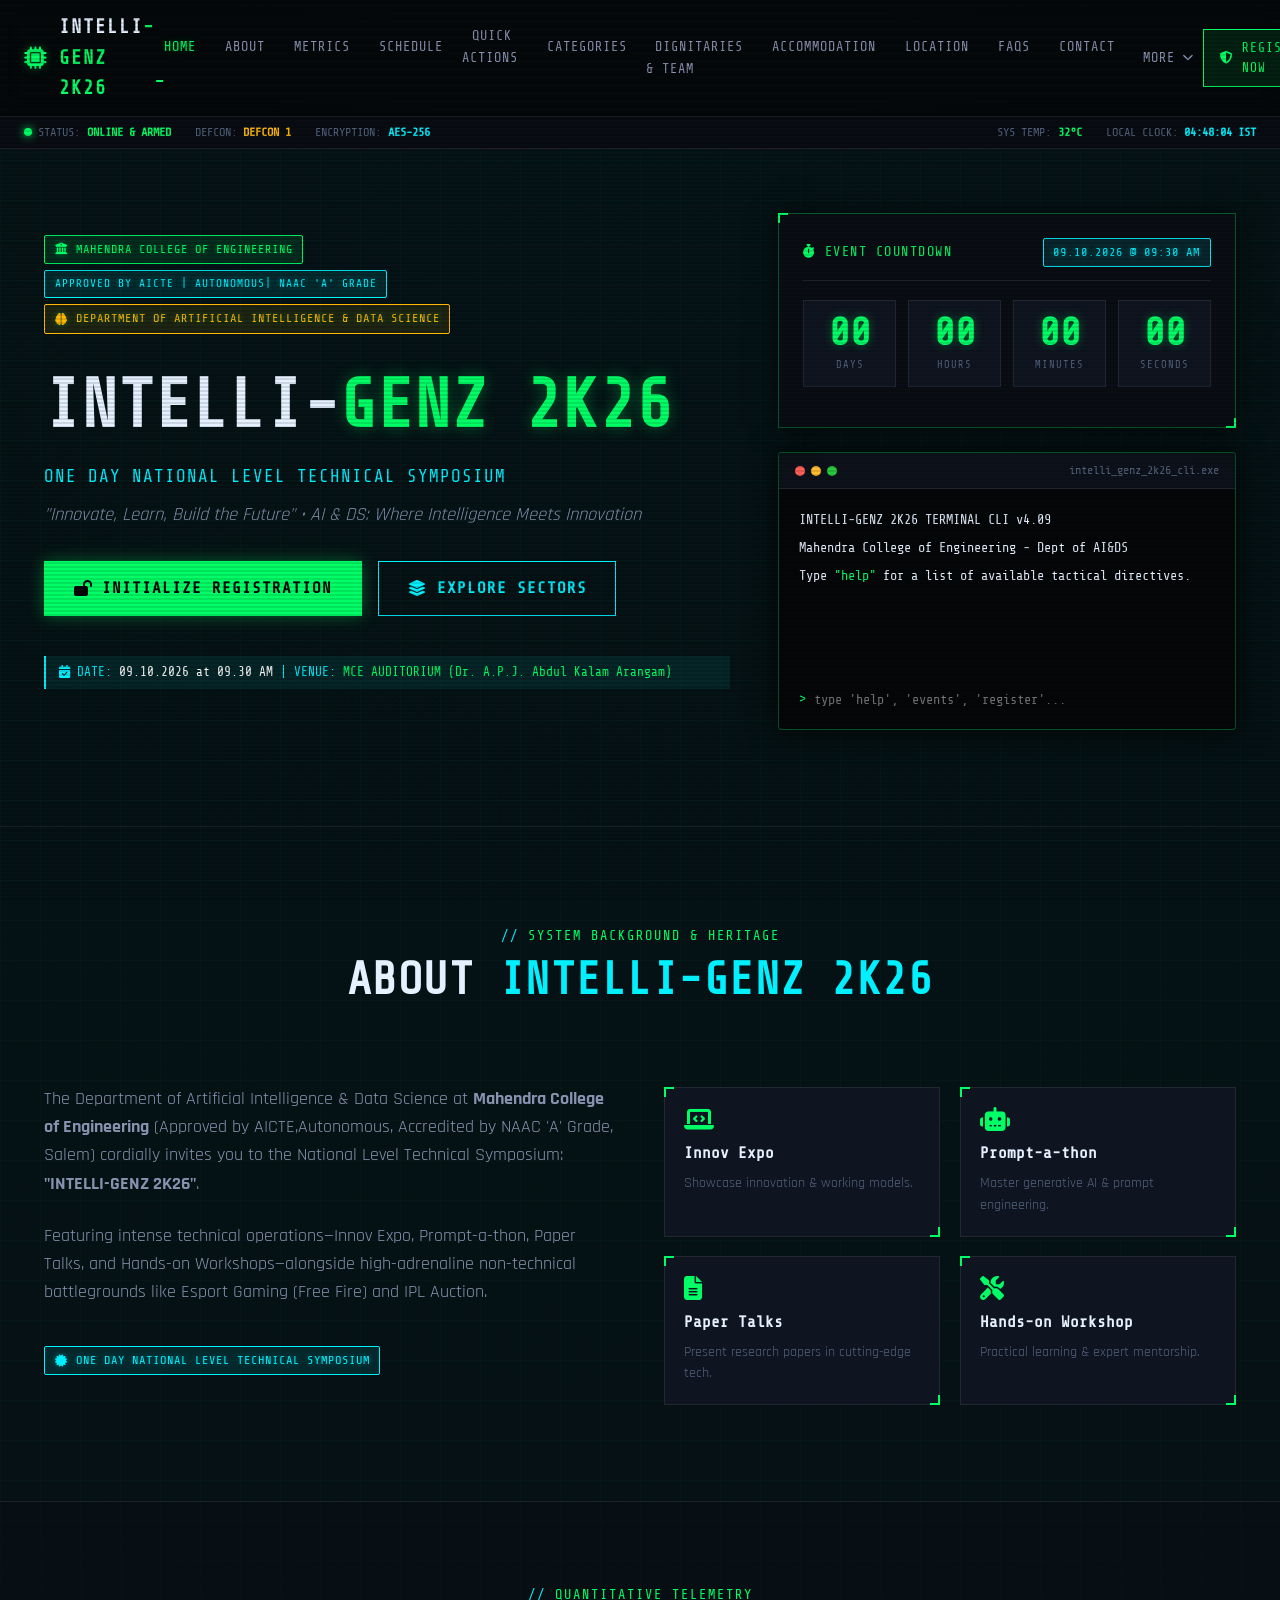
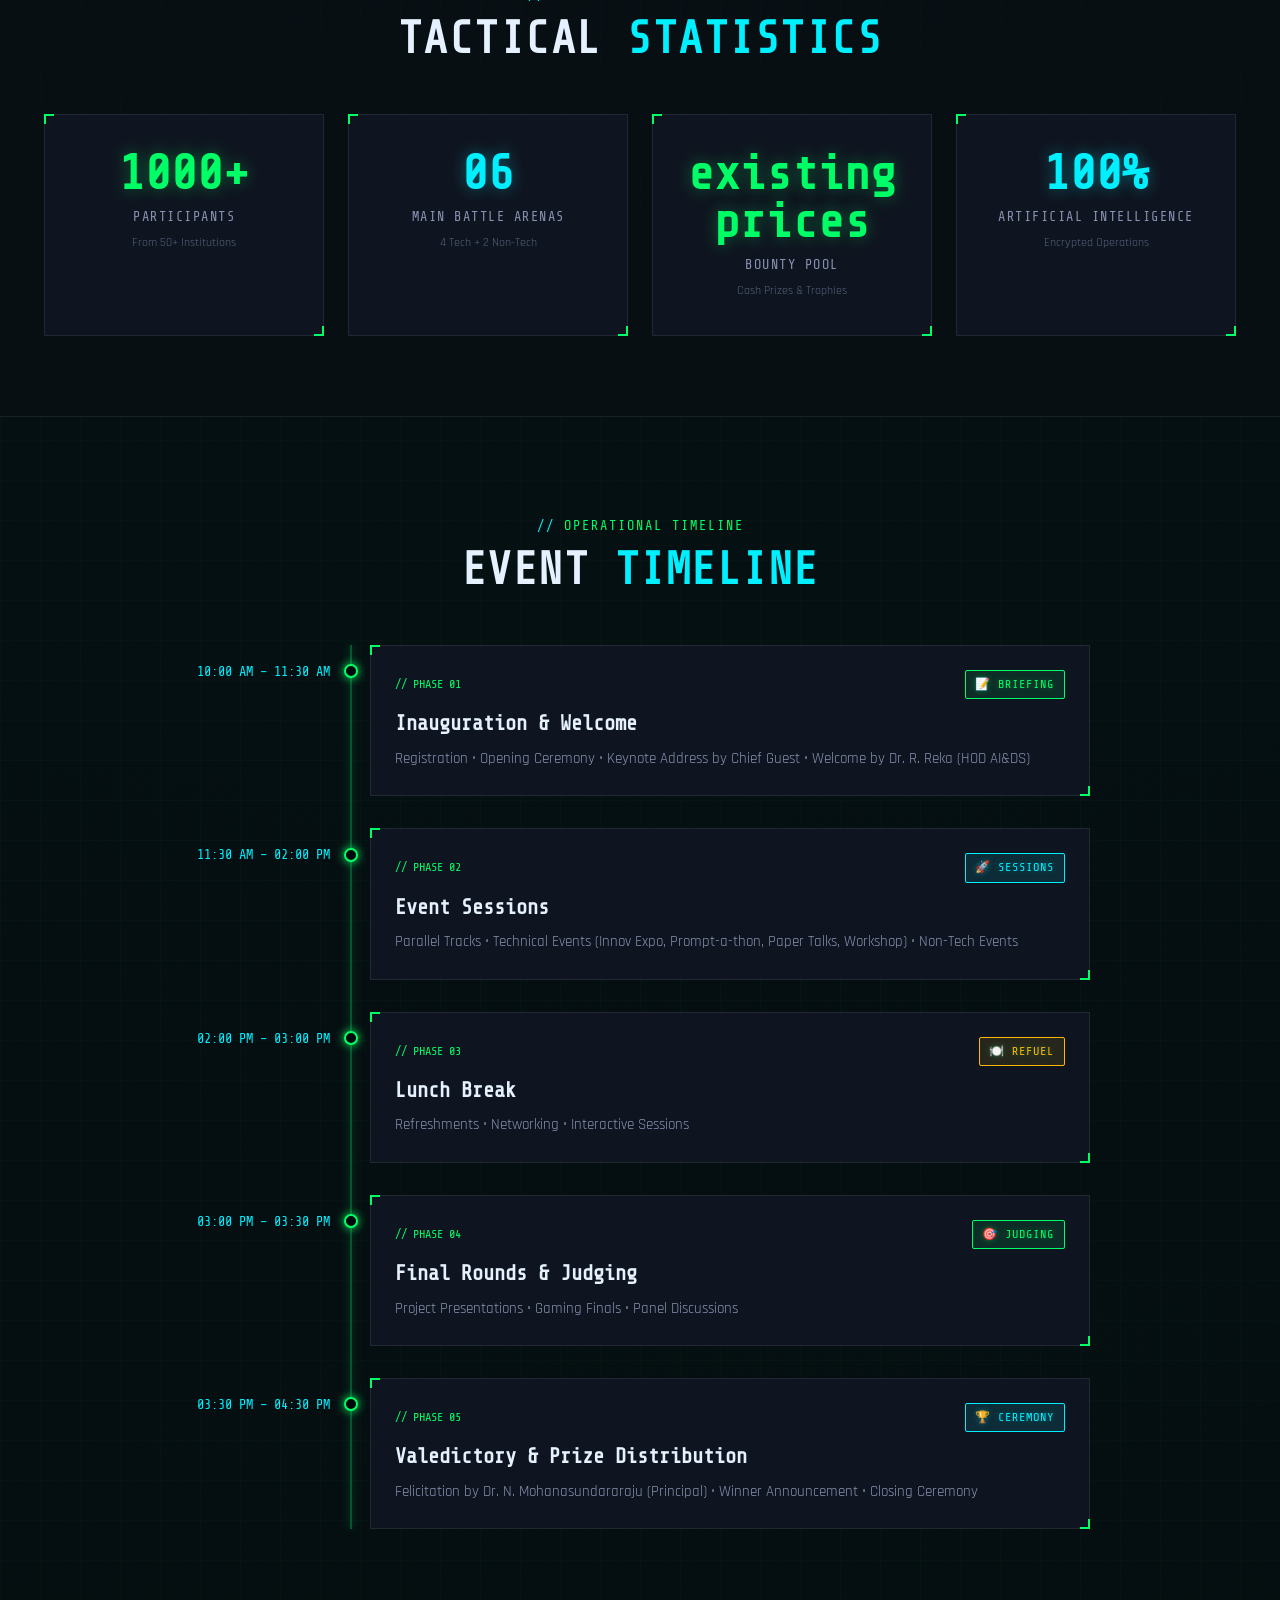
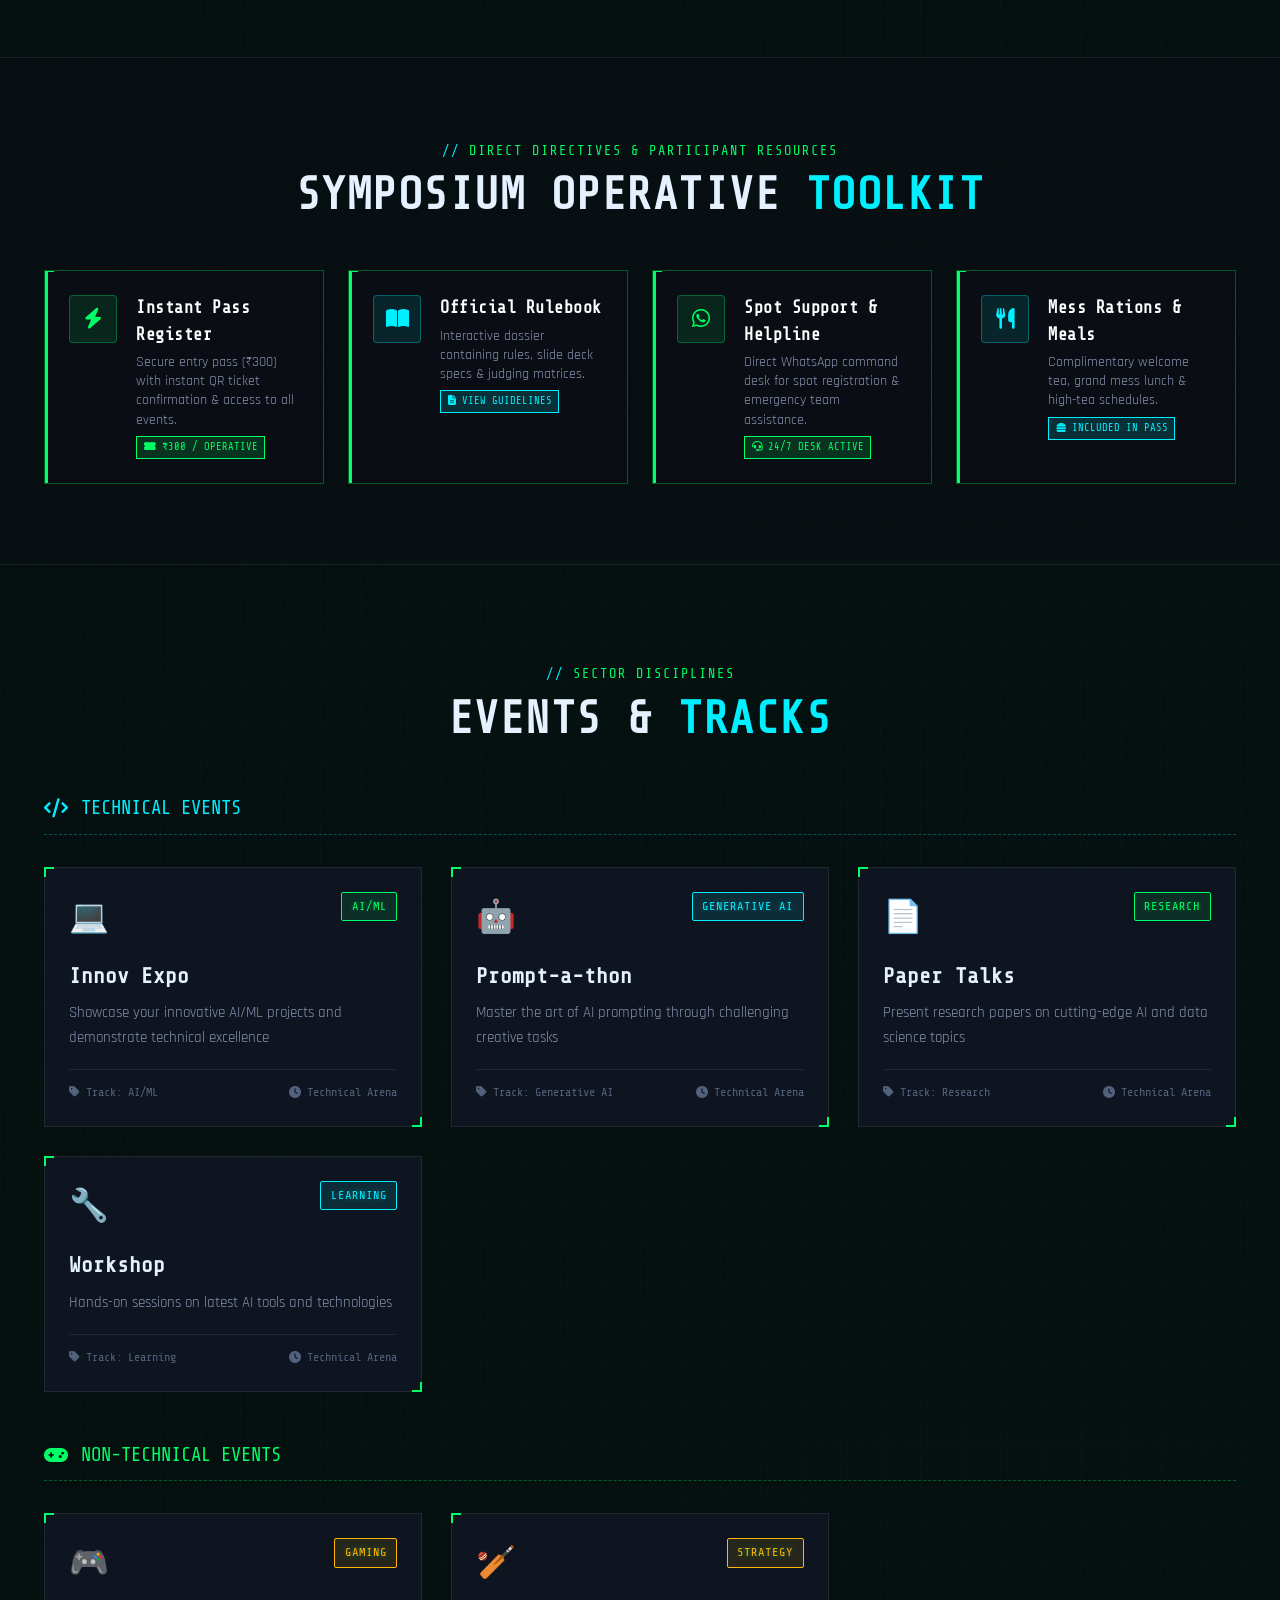
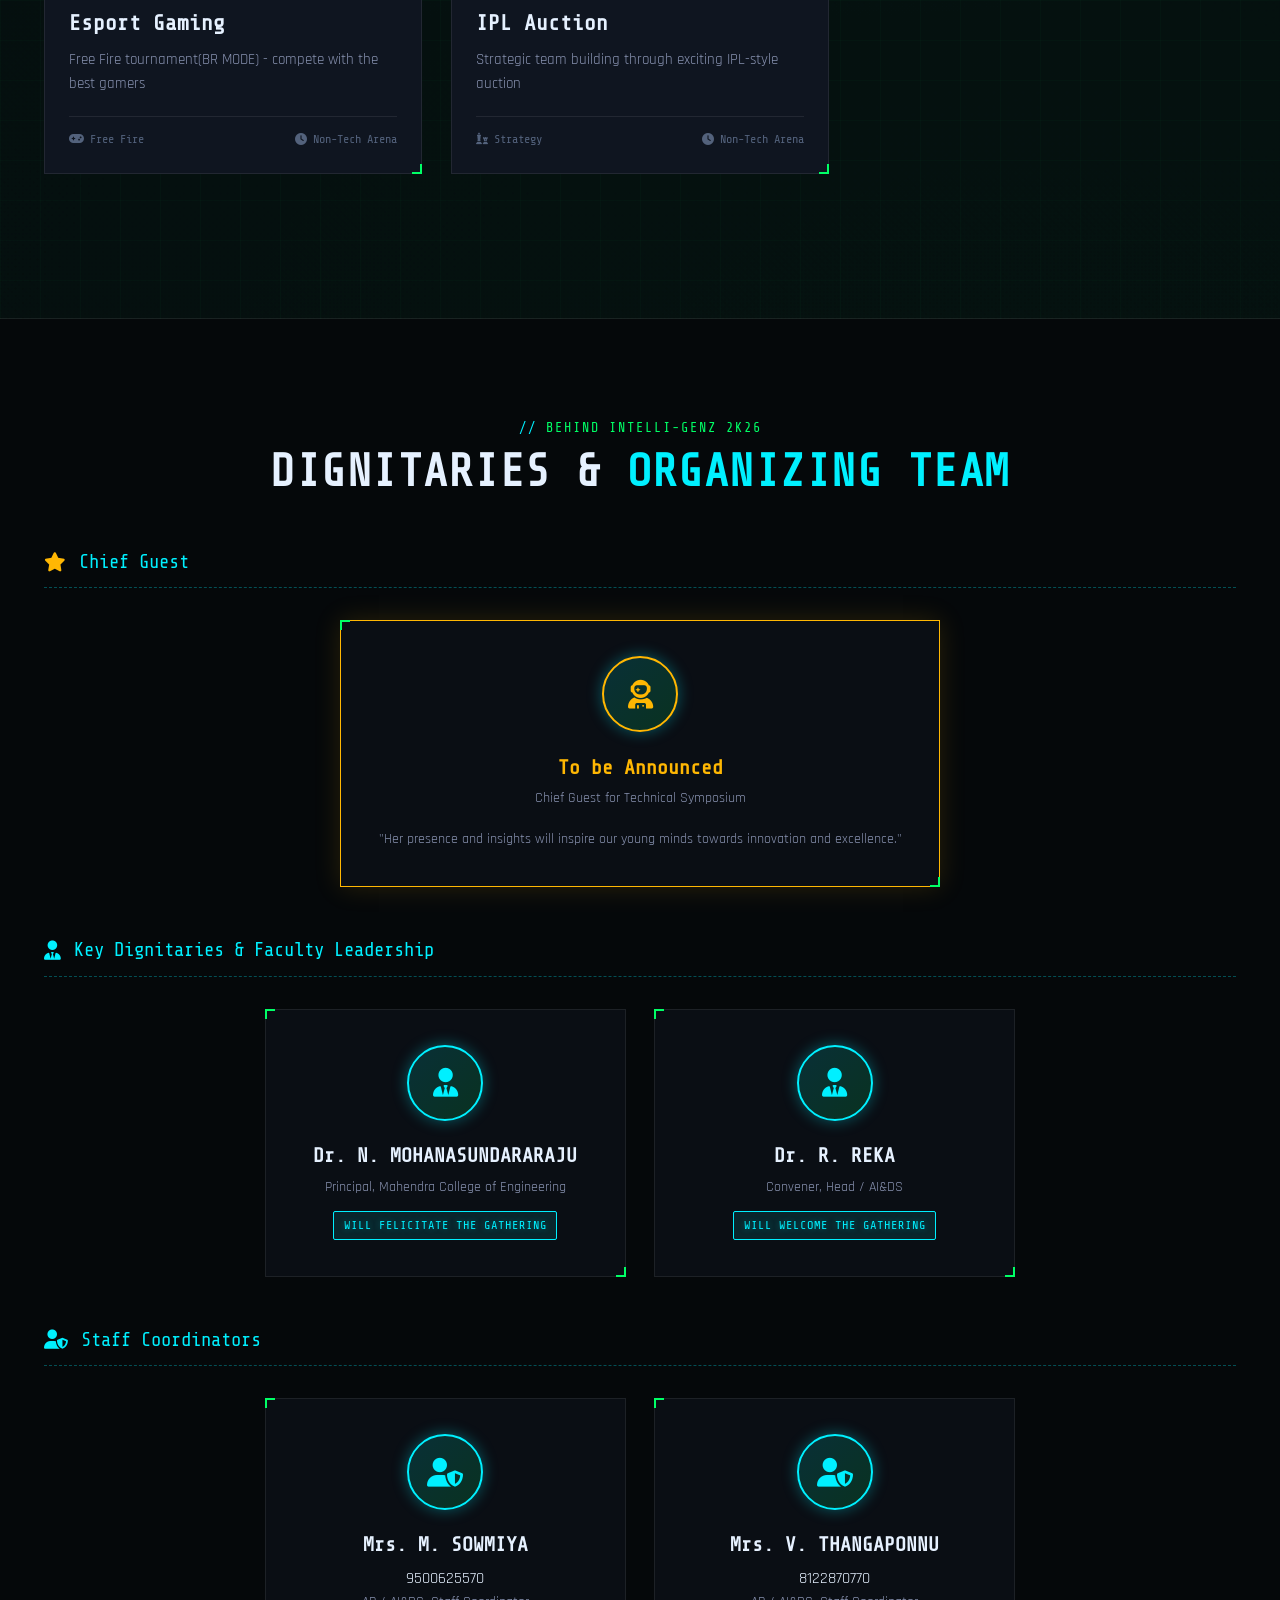
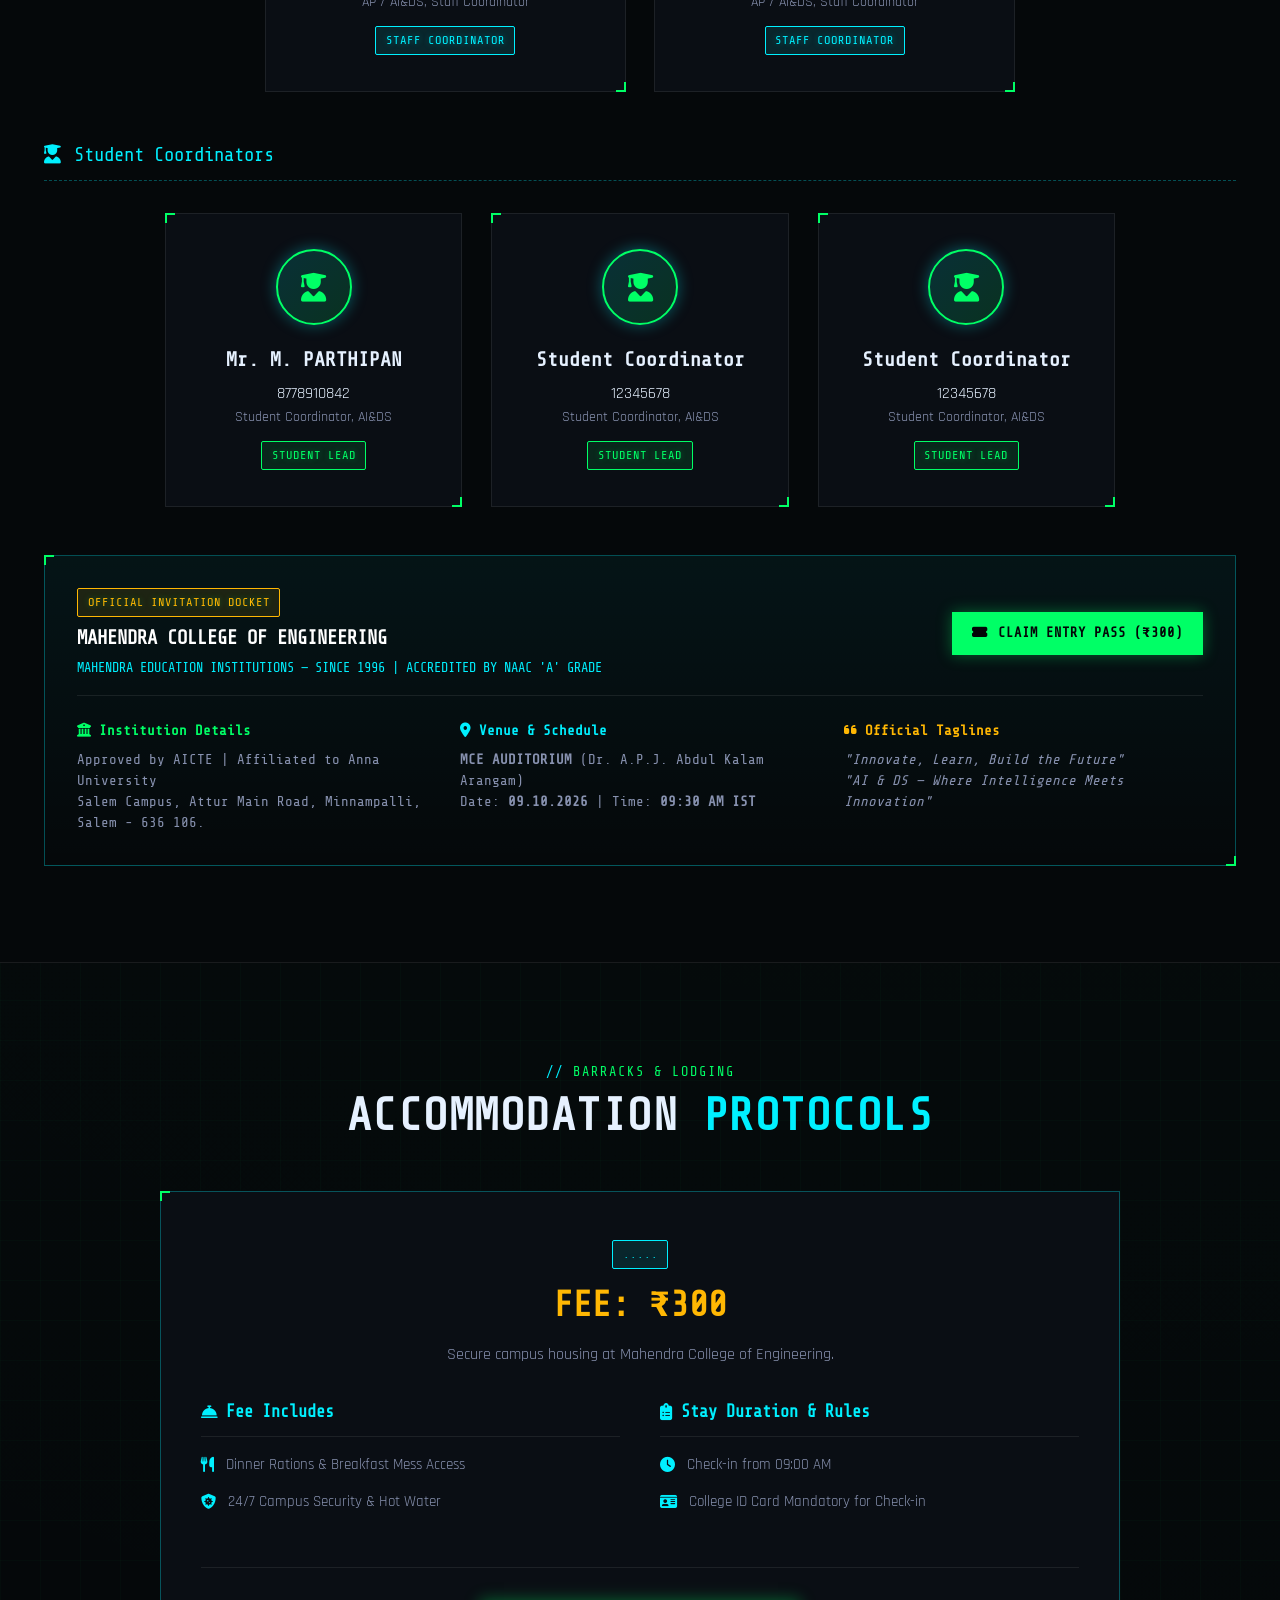
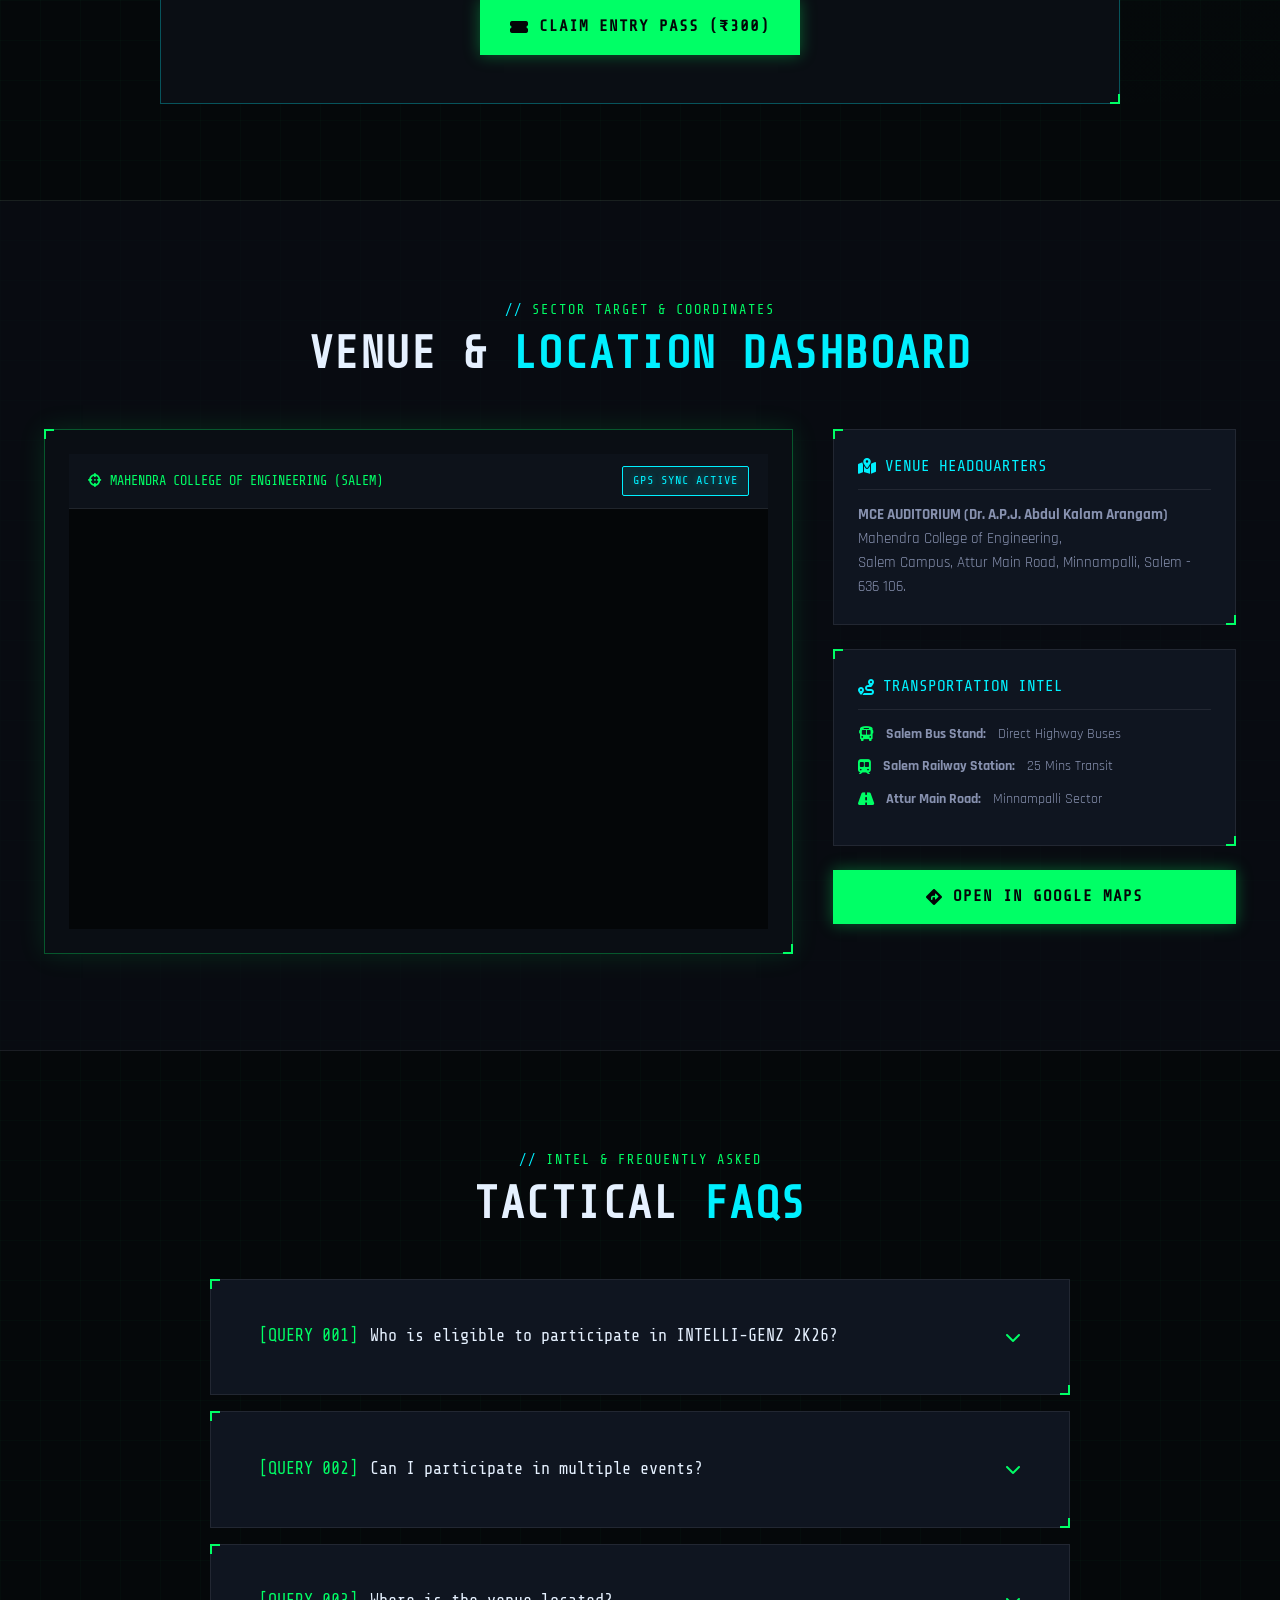
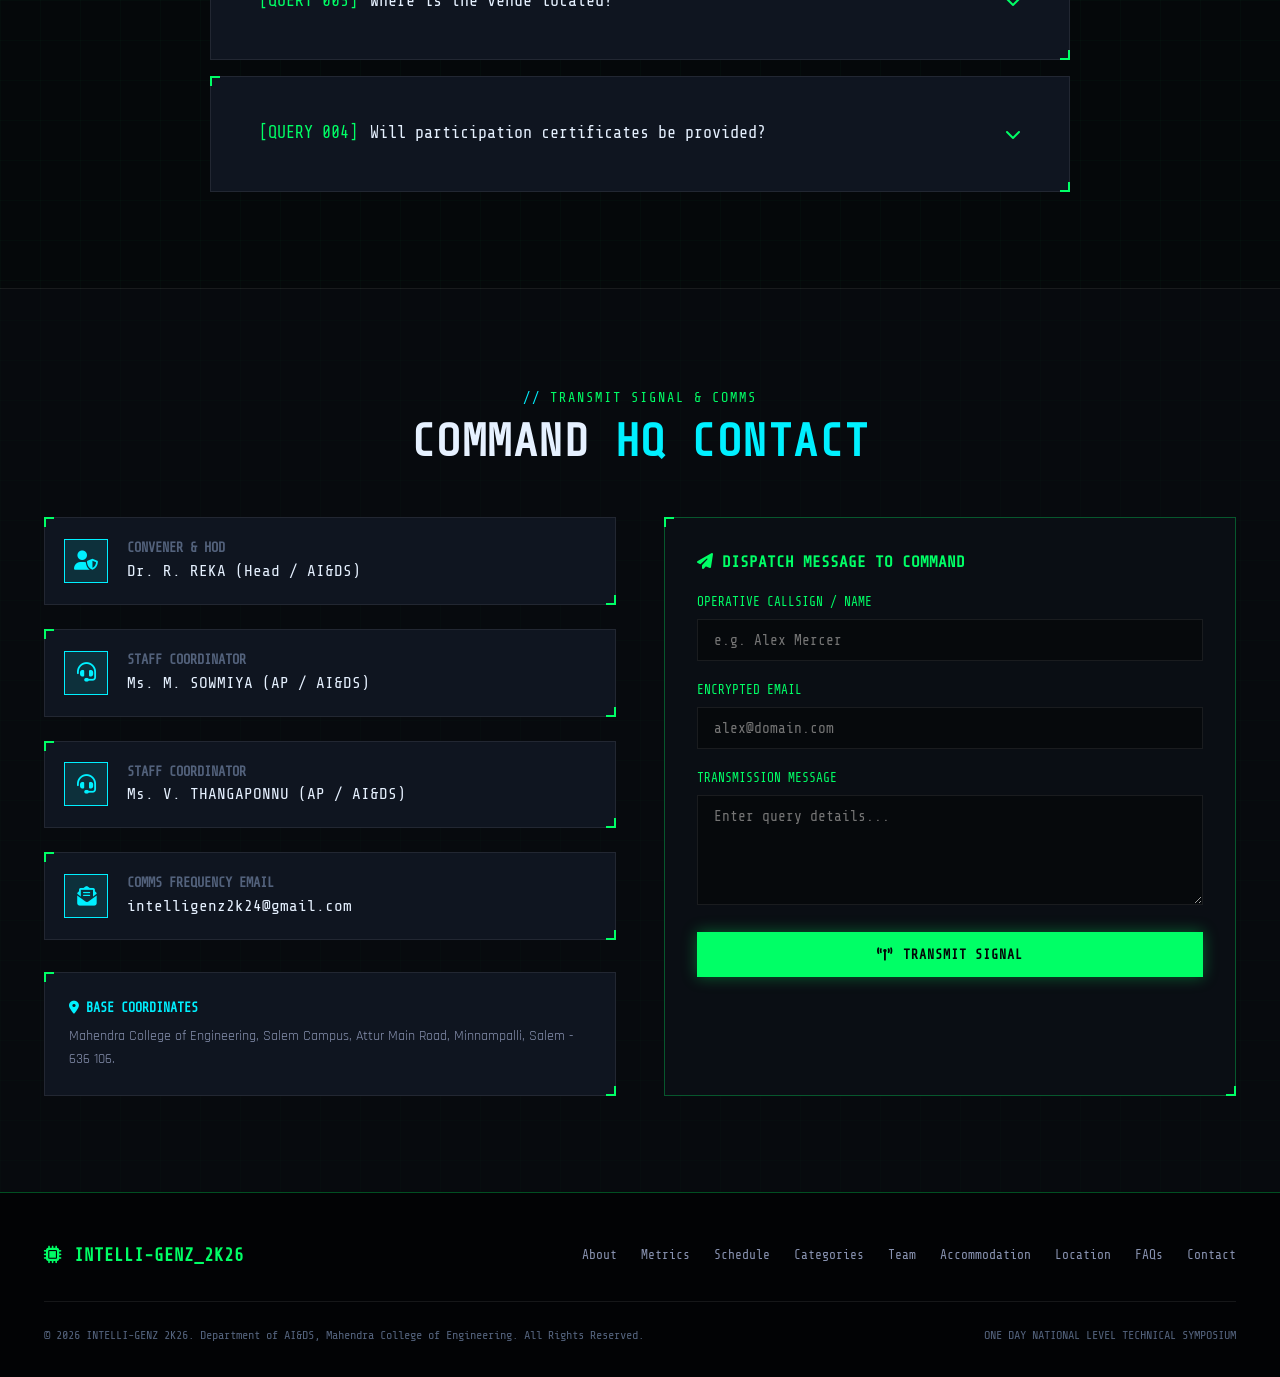
==== commit 87044095: "first commit" ====
--- a/index.html
+++ b/index.html
@@ -563,7 +563,7 @@
             <span class="badge-tactical badge-amber">Gaming</span>
           </div>
           <h3 class="event-title">Esport Gaming</h3>
-          <p class="event-desc">Free Fire tournament - compete with the best gamers</p>
+          <p class="event-desc">Free Fire tournament(BR MODE) - compete with the best gamers</p>
           <div class="event-meta">
             <span><i class="fas fa-gamepad"></i> Free Fire</span>
             <span><i class="fas fa-clock"></i> Non-Tech Arena</span>
--- a/assets/css/style.css
+++ b/assets/css/style.css
@@ -2141,4 +2141,550 @@
   border-color: #ff0055;
   color: #ff0055;
   box-shadow: 0 0 10px rgba(255, 0, 85, 0.3);
+}
+
+/* ==========================================================================
+   ATTRACTIVE ₹300 QR CODE PAYMENT GATEWAY & UPLOAD MODAL STYLES
+   ========================================================================== */
+
+.event-modal-overlay {
+  position: fixed;
+  top: 0; left: 0; width: 100vw; height: 100vh;
+  background: rgba(4, 7, 12, 0.88);
+  backdrop-filter: blur(10px);
+  -webkit-backdrop-filter: blur(10px);
+  z-index: 99999;
+  display: flex;
+  align-items: center;
+  justify-content: center;
+  padding: 1.5rem;
+  opacity: 0;
+  visibility: hidden;
+  transition: all 0.3s cubic-bezier(0.16, 1, 0.3, 1);
+}
+
+.event-modal-overlay.show, .event-modal-overlay.active {
+  opacity: 1;
+  visibility: visible;
+}
+
+.payment-modal-box {
+  max-width: 900px;
+  width: 100%;
+  max-height: 92vh;
+  overflow-y: auto;
+  padding: 1.8rem;
+  background: #090e15;
+  border: 1px solid var(--accent-green);
+  box-shadow: 0 0 45px rgba(0, 255, 102, 0.22), inset 0 0 15px rgba(0, 255, 102, 0.05);
+  border-radius: 8px;
+  position: relative;
+  transform: scale(0.95) translateY(15px);
+  transition: transform 0.3s cubic-bezier(0.16, 1, 0.3, 1);
+}
+
+.event-modal-overlay.show .payment-modal-box {
+  transform: scale(1) translateY(0);
+}
+
+.modal-header-strip {
+  display: flex;
+  justify-content: space-between;
+  align-items: center;
+  border-bottom: 1px solid var(--border-dim);
+  padding-bottom: 1rem;
+  margin-bottom: 1.2rem;
+}
+
+.modal-title-group {
+  display: flex;
+  align-items: center;
+  gap: 0.8rem;
+}
+
+.modal-icon {
+  font-size: 1.8rem;
+  color: var(--accent-green);
+  text-shadow: 0 0 12px var(--accent-green-glow);
+}
+
+.modal-heading {
+  font-family: var(--font-heading);
+  font-size: 1.4rem;
+  color: #fff;
+  letter-spacing: 0.5px;
+  margin: 0;
+}
+
+.modal-subheading {
+  font-family: var(--font-mono);
+  font-size: 0.75rem;
+  color: var(--accent-cyan);
+  display: block;
+  margin-top: 0.2rem;
+}
+
+.modal-close-x {
+  background: rgba(255, 0, 85, 0.1);
+  border: 1px solid rgba(255, 0, 85, 0.4);
+  color: #ff0055;
+  font-size: 1.5rem;
+  width: 36px; height: 36px;
+  border-radius: 4px;
+  cursor: pointer;
+  display: flex;
+  align-items: center;
+  justify-content: center;
+  transition: all 0.2s ease;
+}
+
+.modal-close-x:hover {
+  background: #ff0055;
+  color: #fff;
+  box-shadow: 0 0 15px rgba(255, 0, 85, 0.5);
+}
+
+.payment-banner-box {
+  display: flex;
+  justify-content: space-between;
+  align-items: center;
+  background: linear-gradient(135deg, rgba(0, 255, 102, 0.12), rgba(0, 240, 255, 0.08));
+  border: 1px solid var(--border-green);
+  padding: 1rem 1.2rem;
+  border-radius: 6px;
+  margin-bottom: 1.5rem;
+  flex-wrap: wrap;
+  gap: 1rem;
+}
+
+.amount-label {
+  font-family: var(--font-mono);
+  font-size: 0.75rem;
+  color: var(--text-secondary);
+  display: block;
+}
+
+.amount-val {
+  font-family: var(--font-mono);
+  font-size: 2.2rem;
+  font-weight: 800;
+  color: var(--accent-green);
+  text-shadow: 0 0 15px var(--accent-green-glow);
+  line-height: 1.1;
+}
+
+.amount-cents {
+  font-size: 1.2rem;
+  opacity: 0.8;
+}
+
+.payment-timer-box {
+  display: flex;
+  align-items: center;
+  gap: 0.8rem;
+  background: rgba(0, 0, 0, 0.4);
+  border: 1px solid var(--border-cyan);
+  padding: 0.6rem 1rem;
+  border-radius: 4px;
+}
+
+.timer-icon {
+  font-size: 1.4rem;
+  color: var(--accent-cyan);
+  animation: pulseTimer 1.5s infinite alternate;
+}
+
+@keyframes pulseTimer {
+  0% { transform: scale(1); opacity: 0.8; }
+  100% { transform: scale(1.15); opacity: 1; text-shadow: 0 0 10px var(--accent-cyan); }
+}
+
+.timer-title {
+  font-family: var(--font-mono);
+  font-size: 0.65rem;
+  color: var(--text-muted);
+}
+
+.timer-countdown {
+  font-family: var(--font-mono);
+  font-size: 1.3rem;
+  font-weight: 700;
+  color: var(--accent-cyan);
+  letter-spacing: 1px;
+}
+
+.payment-grid-layout {
+  display: grid;
+  grid-template-columns: 1fr 1fr;
+  gap: 1.5rem;
+}
+
+@media (max-width: 768px) {
+  .payment-grid-layout {
+    grid-template-columns: 1fr;
+  }
+}
+
+.qr-card-container {
+  background: #0d131d;
+  border: 1px solid var(--border-cyan);
+  padding: 1.2rem;
+  border-radius: 6px;
+  text-align: center;
+  display: flex;
+  flex-direction: column;
+  align-items: center;
+}
+
+.qr-badge-header {
+  display: flex;
+  justify-content: space-between;
+  width: 100%;
+  margin-bottom: 0.8rem;
+}
+
+.gpay-badge {
+  background: rgba(66, 133, 244, 0.15);
+  border: 1px solid #4285F4;
+  color: #609bfa;
+  font-family: var(--font-mono);
+  font-size: 0.75rem;
+  padding: 0.25rem 0.6rem;
+  border-radius: 4px;
+  font-weight: 600;
+}
+
+.upi-badge {
+  background: rgba(0, 255, 102, 0.15);
+  border: 1px solid var(--accent-green);
+  color: var(--accent-green);
+  font-family: var(--font-mono);
+  font-size: 0.75rem;
+  padding: 0.25rem 0.6rem;
+  border-radius: 4px;
+}
+
+.qr-code-frame {
+  position: relative;
+  background: #ffffff;
+  padding: 0.8rem;
+  border-radius: 12px;
+  border: 3px solid var(--accent-cyan);
+  box-shadow: 0 0 25px rgba(0, 240, 255, 0.3);
+  max-width: 240px;
+  width: 100%;
+  aspect-ratio: 1/1;
+  display: flex;
+  align-items: center;
+  justify-content: center;
+  overflow: hidden;
+  margin-bottom: 1rem;
+}
+
+.qr-image {
+  width: 100%;
+  height: 100%;
+  object-fit: contain;
+  display: block;
+}
+
+.qr-scanner-line {
+  position: absolute;
+  top: 0; left: 0; right: 0;
+  height: 3px;
+  background: linear-gradient(90deg, transparent, #00f0ff, #00ff66, transparent);
+  box-shadow: 0 0 12px #00f0ff;
+  animation: scanMove 2.5s ease-in-out infinite alternate;
+  z-index: 5;
+}
+
+.gpay-center-badge {
+  position: absolute;
+  top: 50%;
+  left: 50%;
+  transform: translate(-50%, -50%);
+  width: 44px;
+  height: 44px;
+  background: #ffffff;
+  border-radius: 50%;
+  border: 2px solid #e0e0e0;
+  box-shadow: 0 4px 12px rgba(0, 0, 0, 0.2);
+  display: flex;
+  align-items: center;
+  justify-content: center;
+  z-index: 4;
+}
+
+.gpay-center-badge svg {
+  width: 24px;
+  height: 24px;
+}
+
+@keyframes scanMove {
+  0% { top: 4%; }
+  100% { top: 92%; }
+}
+
+.qr-instructions {
+  font-size: 0.8rem;
+  color: var(--text-secondary);
+  margin-bottom: 1rem;
+  line-height: 1.4;
+}
+
+.upi-copy-box {
+  background: rgba(0, 0, 0, 0.5);
+  border: 1px solid var(--border-dim);
+  border-radius: 4px;
+  padding: 0.5rem 0.8rem;
+  display: flex;
+  justify-content: space-between;
+  align-items: center;
+  width: 100%;
+  margin-bottom: 0.8rem;
+}
+
+.upi-id-details {
+  display: flex;
+  flex-direction: column;
+  align-items: flex-start;
+}
+
+.upi-label {
+  font-family: var(--font-mono);
+  font-size: 0.65rem;
+  color: var(--text-muted);
+}
+
+.upi-id-text {
+  font-family: var(--font-mono);
+  font-size: 0.95rem;
+  font-weight: 700;
+  color: var(--accent-cyan);
+}
+
+.btn-copy-upi {
+  background: var(--accent-cyan-subtle);
+  border: 1px solid var(--accent-cyan);
+  color: var(--accent-cyan);
+  font-family: var(--font-mono);
+  font-size: 0.75rem;
+  padding: 0.4rem 0.8rem;
+  border-radius: 3px;
+  cursor: pointer;
+  transition: all 0.2s ease;
+  display: flex;
+  align-items: center;
+  gap: 0.4rem;
+}
+
+.btn-copy-upi:hover {
+  background: var(--accent-cyan);
+  color: #000;
+  box-shadow: 0 0 12px var(--accent-cyan-glow);
+}
+
+.payment-apps-strip {
+  display: flex;
+  gap: 0.4rem;
+  flex-wrap: wrap;
+  justify-content: center;
+}
+
+.app-chip {
+  background: rgba(255, 255, 255, 0.05);
+  border: 1px solid var(--border-dim);
+  color: var(--text-muted);
+  font-family: var(--font-mono);
+  font-size: 0.7rem;
+  padding: 0.2rem 0.5rem;
+  border-radius: 3px;
+}
+
+.upload-section-container {
+  background: #0d131d;
+  border: 1px solid var(--border-green);
+  padding: 1.2rem;
+  border-radius: 6px;
+  display: flex;
+  flex-direction: column;
+}
+
+.upload-section-title {
+  font-family: var(--font-mono);
+  font-size: 1rem;
+  color: var(--accent-green);
+  margin-bottom: 0.4rem;
+  display: flex;
+  align-items: center;
+  gap: 0.5rem;
+}
+
+.upload-section-desc {
+  font-size: 0.82rem;
+  color: var(--text-secondary);
+  margin-bottom: 1rem;
+  line-height: 1.4;
+}
+
+.dropzone-area {
+  position: relative;
+  border: 2px dashed var(--border-green);
+  background: rgba(0, 255, 102, 0.03);
+  border-radius: 6px;
+  padding: 1.5rem 1rem;
+  text-align: center;
+  cursor: pointer;
+  transition: all 0.3s ease;
+}
+
+.dropzone-area:hover, .dropzone-area.dragover {
+  border-color: var(--accent-green);
+  background: rgba(0, 255, 102, 0.08);
+  box-shadow: 0 0 20px rgba(0, 255, 102, 0.15);
+}
+
+.dropzone-file-input {
+  position: absolute;
+  top: 0; left: 0; width: 100%; height: 100%;
+  opacity: 0;
+  cursor: pointer;
+  z-index: 10;
+}
+
+.dropzone-icon {
+  font-size: 2.2rem;
+  color: var(--accent-cyan);
+  margin-bottom: 0.5rem;
+}
+
+.dropzone-text {
+  font-size: 0.9rem;
+  color: var(--text-primary);
+  margin-bottom: 0.3rem;
+}
+
+.dropzone-hint {
+  font-family: var(--font-mono);
+  font-size: 0.72rem;
+  color: var(--text-muted);
+}
+
+.preview-content {
+  display: flex;
+  align-items: center;
+  gap: 1rem;
+  text-align: left;
+}
+
+.preview-image-wrapper {
+  position: relative;
+  width: 80px;
+  height: 80px;
+  border: 2px solid var(--accent-green);
+  border-radius: 6px;
+  overflow: hidden;
+  flex-shrink: 0;
+}
+
+.preview-image-wrapper img {
+  width: 100%;
+  height: 100%;
+  object-fit: cover;
+}
+
+.preview-badge {
+  position: absolute;
+  bottom: 0; left: 0; right: 0;
+  background: rgba(0, 255, 102, 0.9);
+  color: #000;
+  font-family: var(--font-mono);
+  font-size: 0.55rem;
+  font-weight: 700;
+  text-align: center;
+  padding: 0.1rem 0;
+}
+
+.preview-info {
+  flex: 1;
+}
+
+.preview-filename {
+  font-family: var(--font-mono);
+  font-size: 0.85rem;
+  color: #fff;
+  font-weight: 600;
+  word-break: break-all;
+  margin-bottom: 0.2rem;
+}
+
+.preview-filesize {
+  font-family: var(--font-mono);
+  font-size: 0.75rem;
+  color: var(--accent-green);
+  margin-bottom: 0.5rem;
+}
+
+.btn-remove-preview {
+  background: rgba(255, 0, 85, 0.15);
+  border: 1px solid #ff0055;
+  color: #ff0055;
+  font-family: var(--font-mono);
+  font-size: 0.75rem;
+  padding: 0.3rem 0.6rem;
+  border-radius: 3px;
+  cursor: pointer;
+  transition: all 0.2s ease;
+  z-index: 15;
+  position: relative;
+}
+
+.btn-remove-preview:hover {
+  background: #ff0055;
+  color: #fff;
+}
+
+.btn-submit-payment {
+  width: 100%;
+  padding: 0.9rem;
+  font-family: var(--font-mono);
+  font-size: 1rem;
+  font-weight: 700;
+  border-radius: 4px;
+  border: 1px solid var(--border-dim);
+  background: #1a222e;
+  color: var(--text-muted);
+  cursor: not-allowed;
+  transition: all 0.3s ease;
+  display: flex;
+  align-items: center;
+  justify-content: center;
+  gap: 0.6rem;
+}
+
+.btn-submit-payment.ready {
+  background: linear-gradient(135deg, #00ff66, #00f0ff);
+  border: 1px solid #00ff66;
+  color: #000;
+  cursor: pointer;
+  box-shadow: 0 0 25px rgba(0, 255, 102, 0.4);
+  animation: btnPulse 2s infinite;
+}
+
+.btn-submit-payment.ready:hover {
+  transform: translateY(-2px);
+  box-shadow: 0 0 35px rgba(0, 255, 102, 0.6);
+}
+
+@keyframes btnPulse {
+  0% { box-shadow: 0 0 20px rgba(0, 255, 102, 0.4); }
+  50% { box-shadow: 0 0 35px rgba(0, 255, 102, 0.7); }
+  100% { box-shadow: 0 0 20px rgba(0, 255, 102, 0.4); }
+}
+
+.submit-disclaimer {
+  font-size: 0.75rem;
+  color: var(--text-muted);
+  text-align: center;
+  margin-top: 0.6rem;
 }
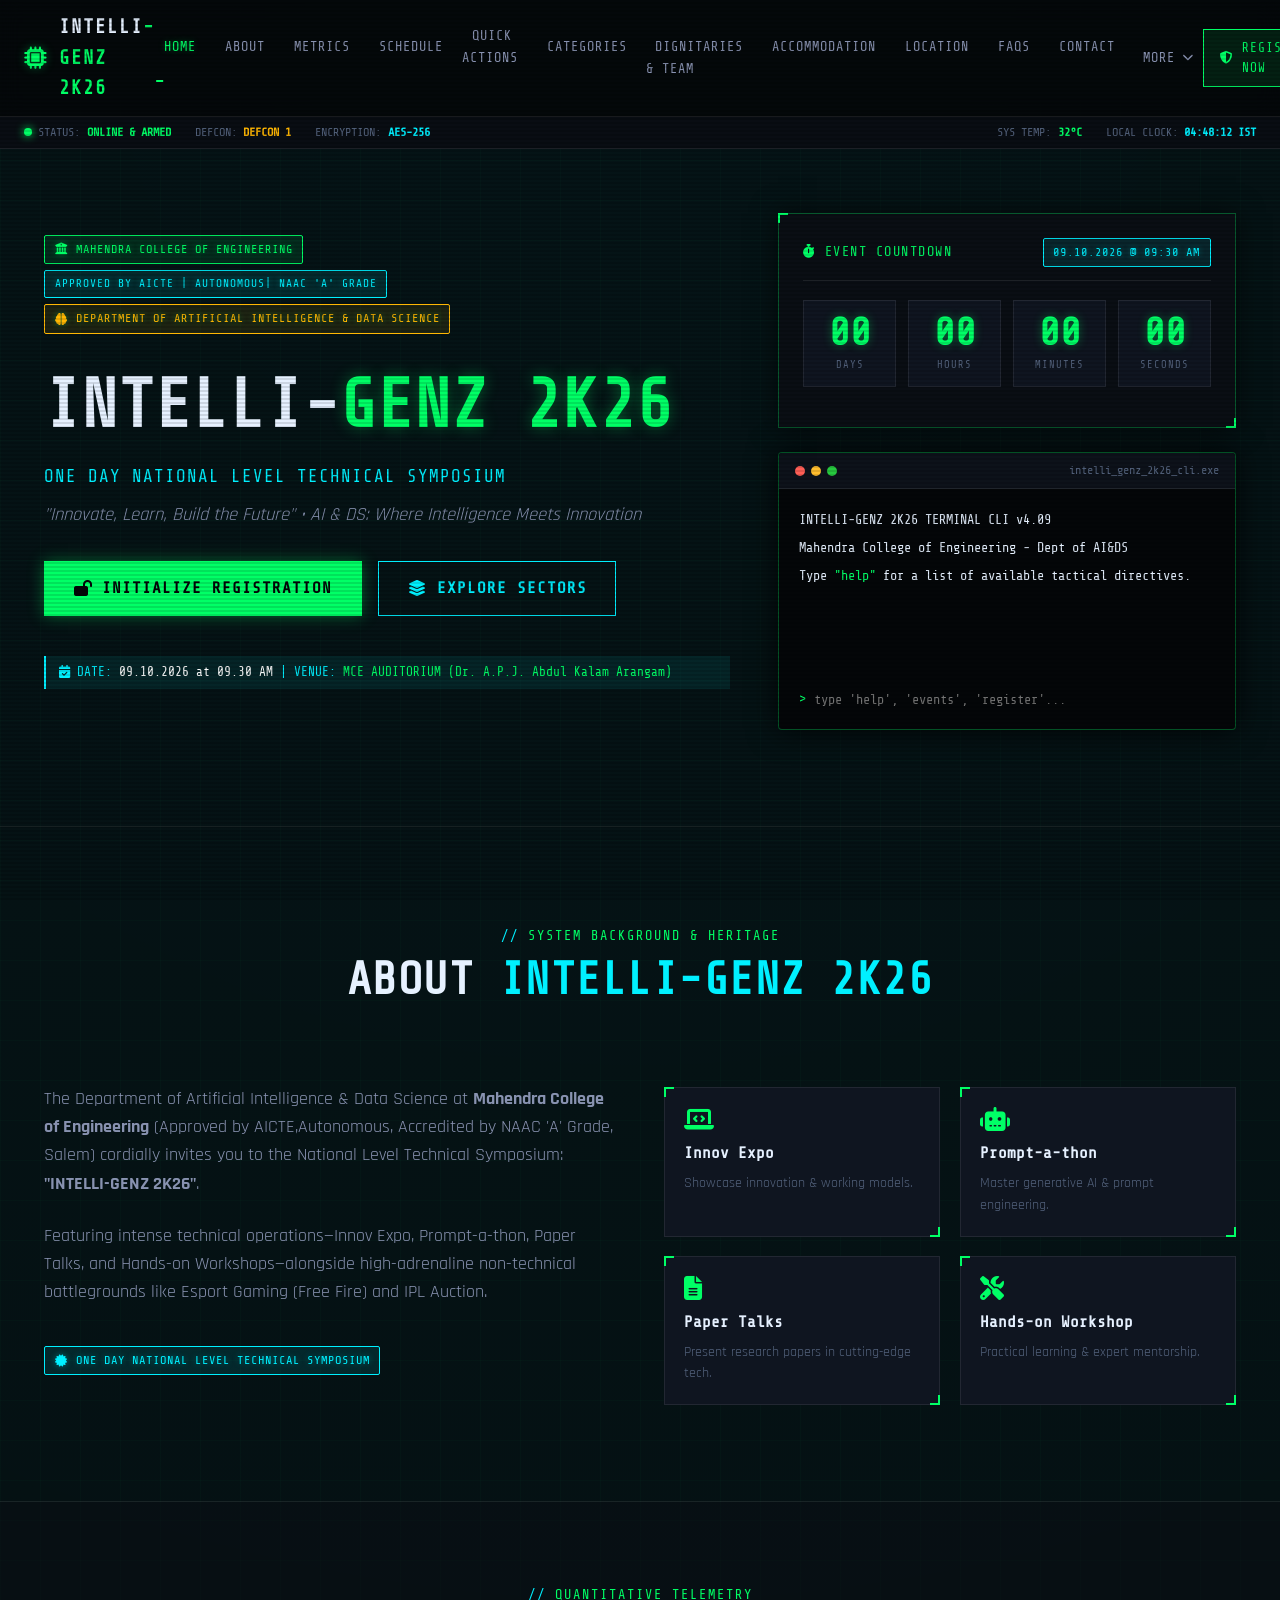
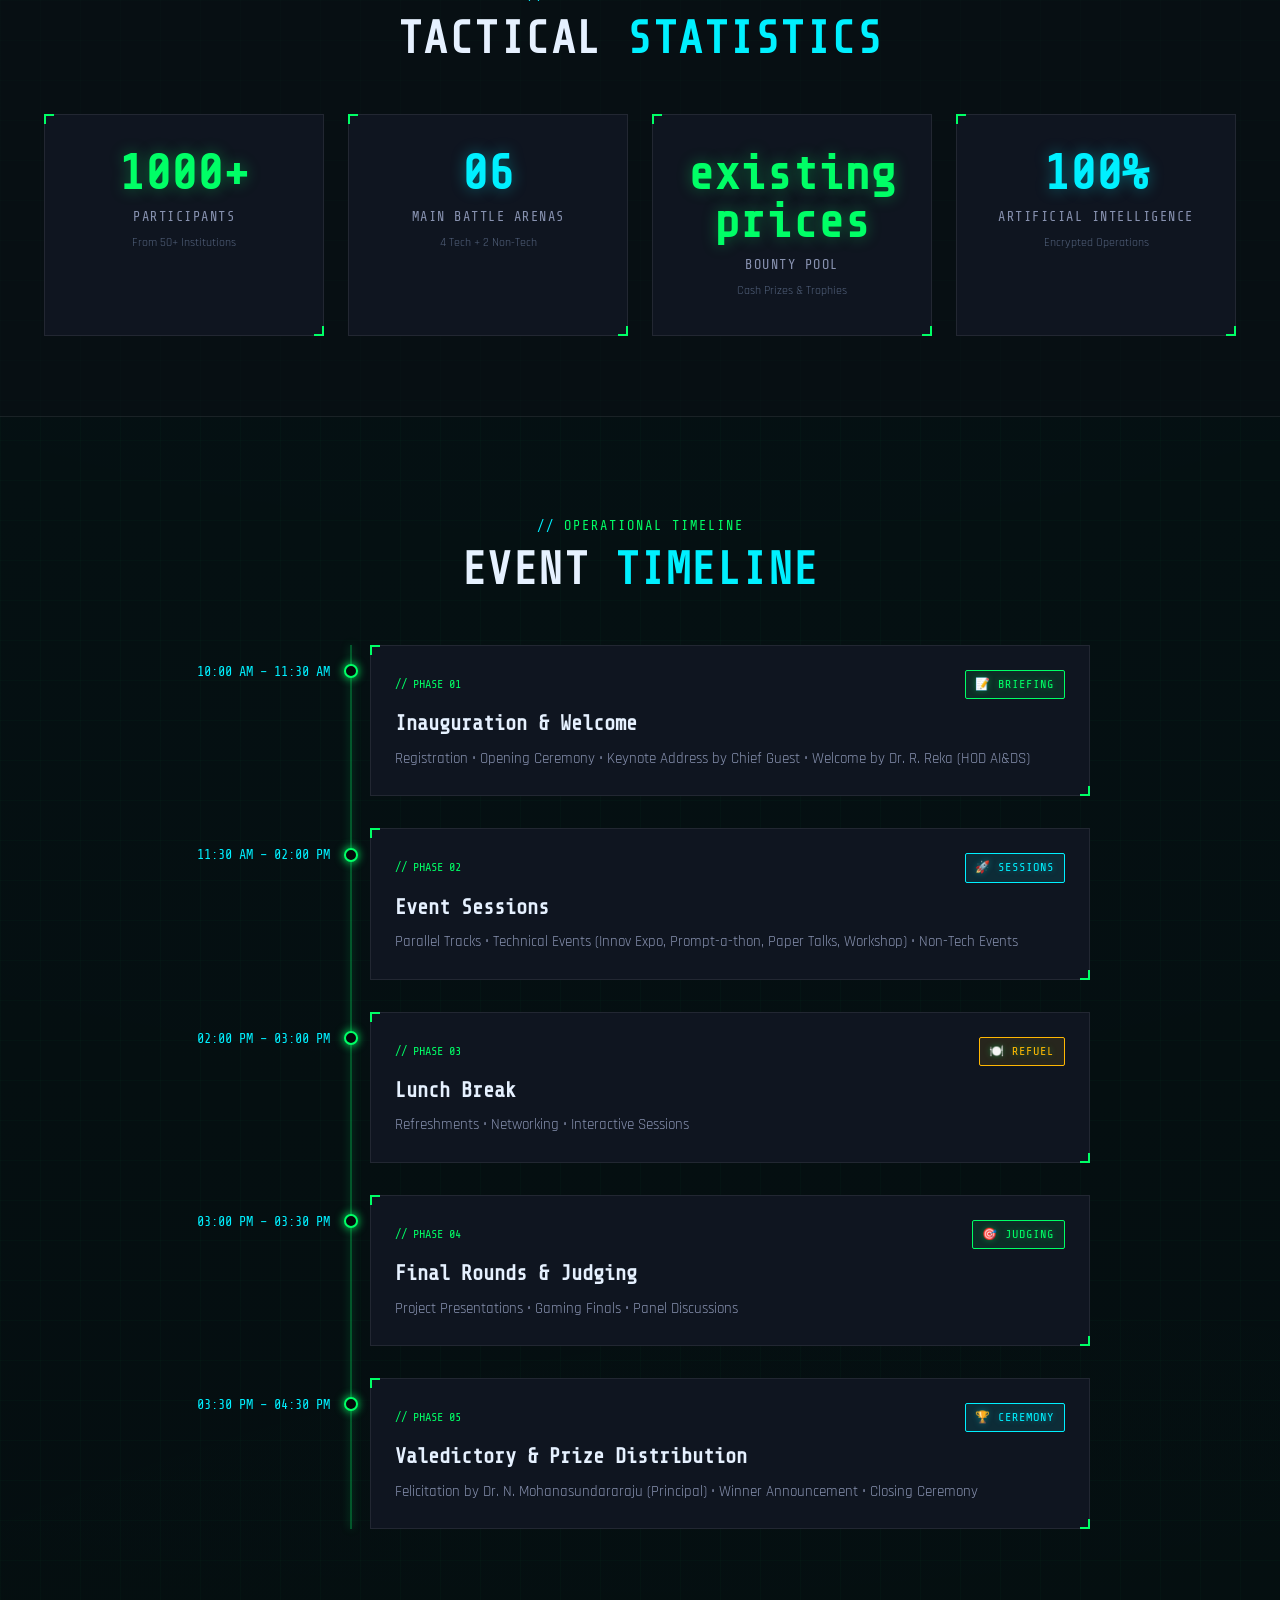
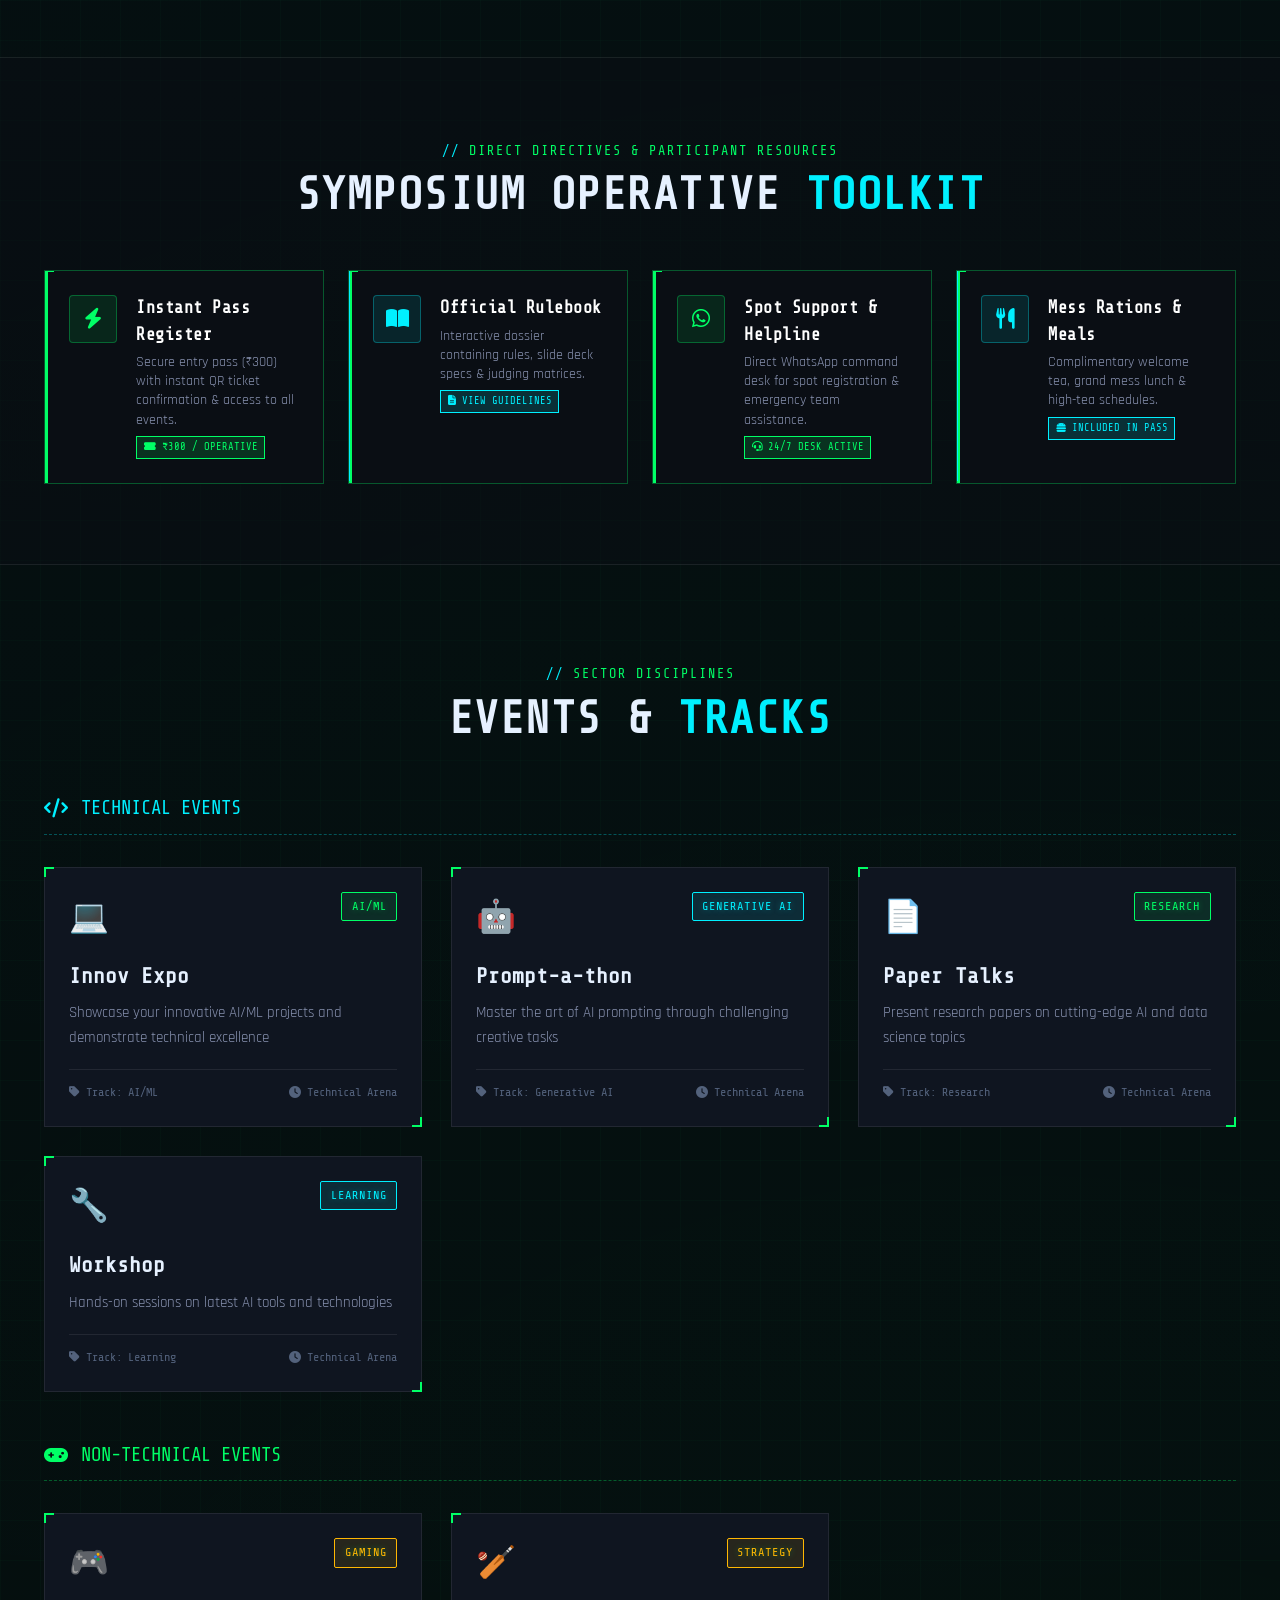
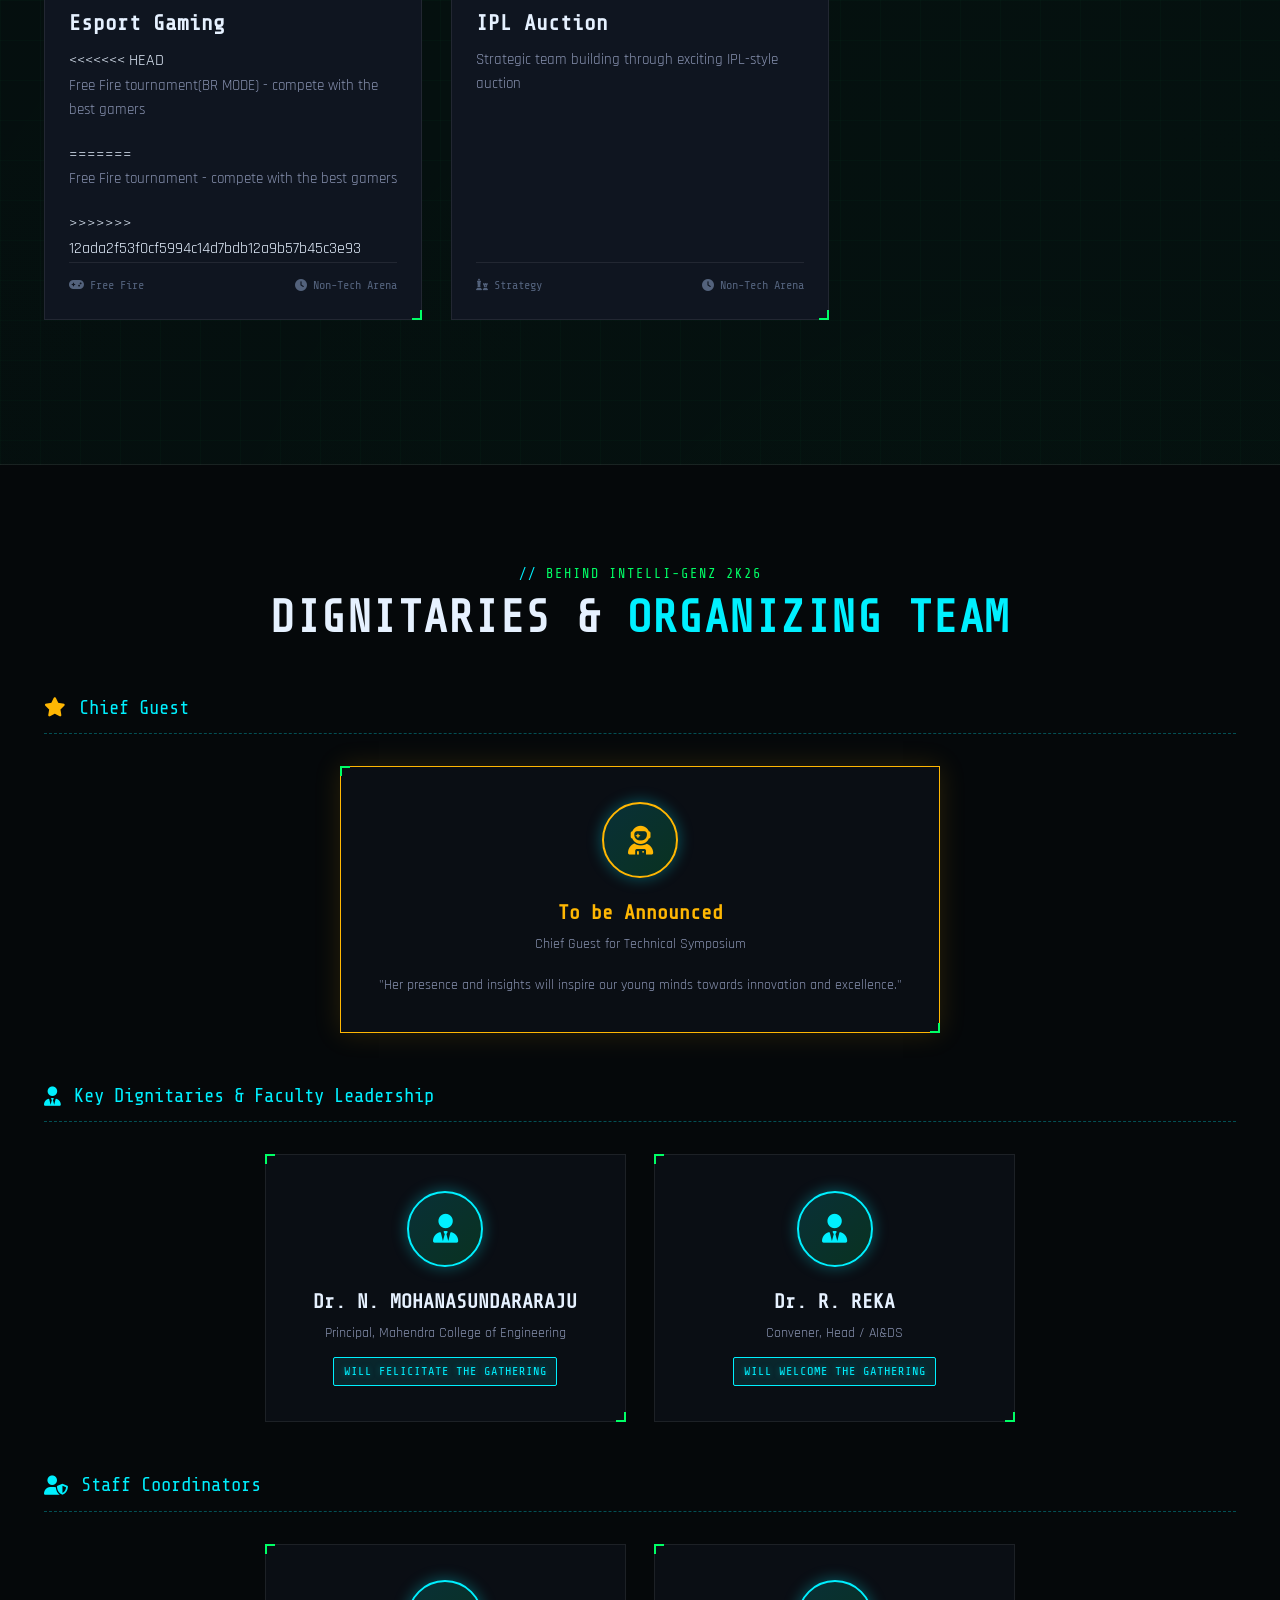
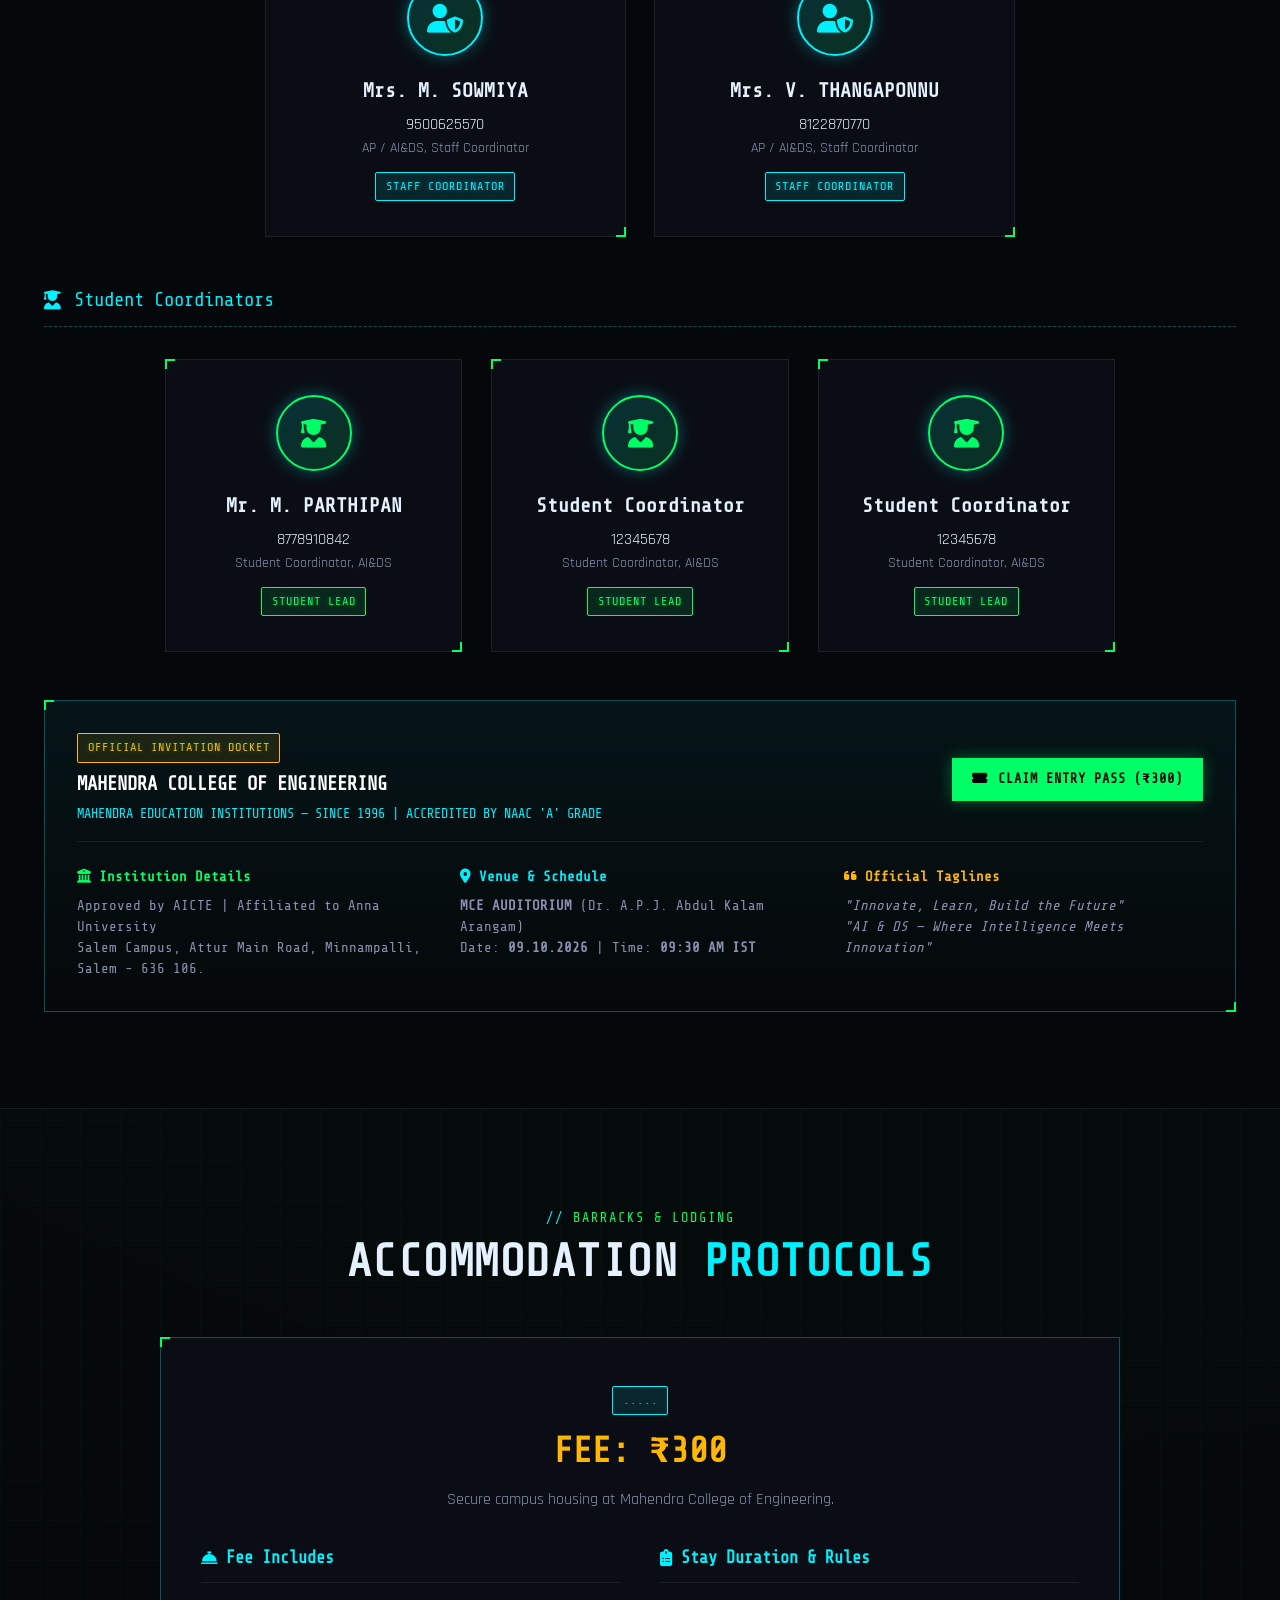
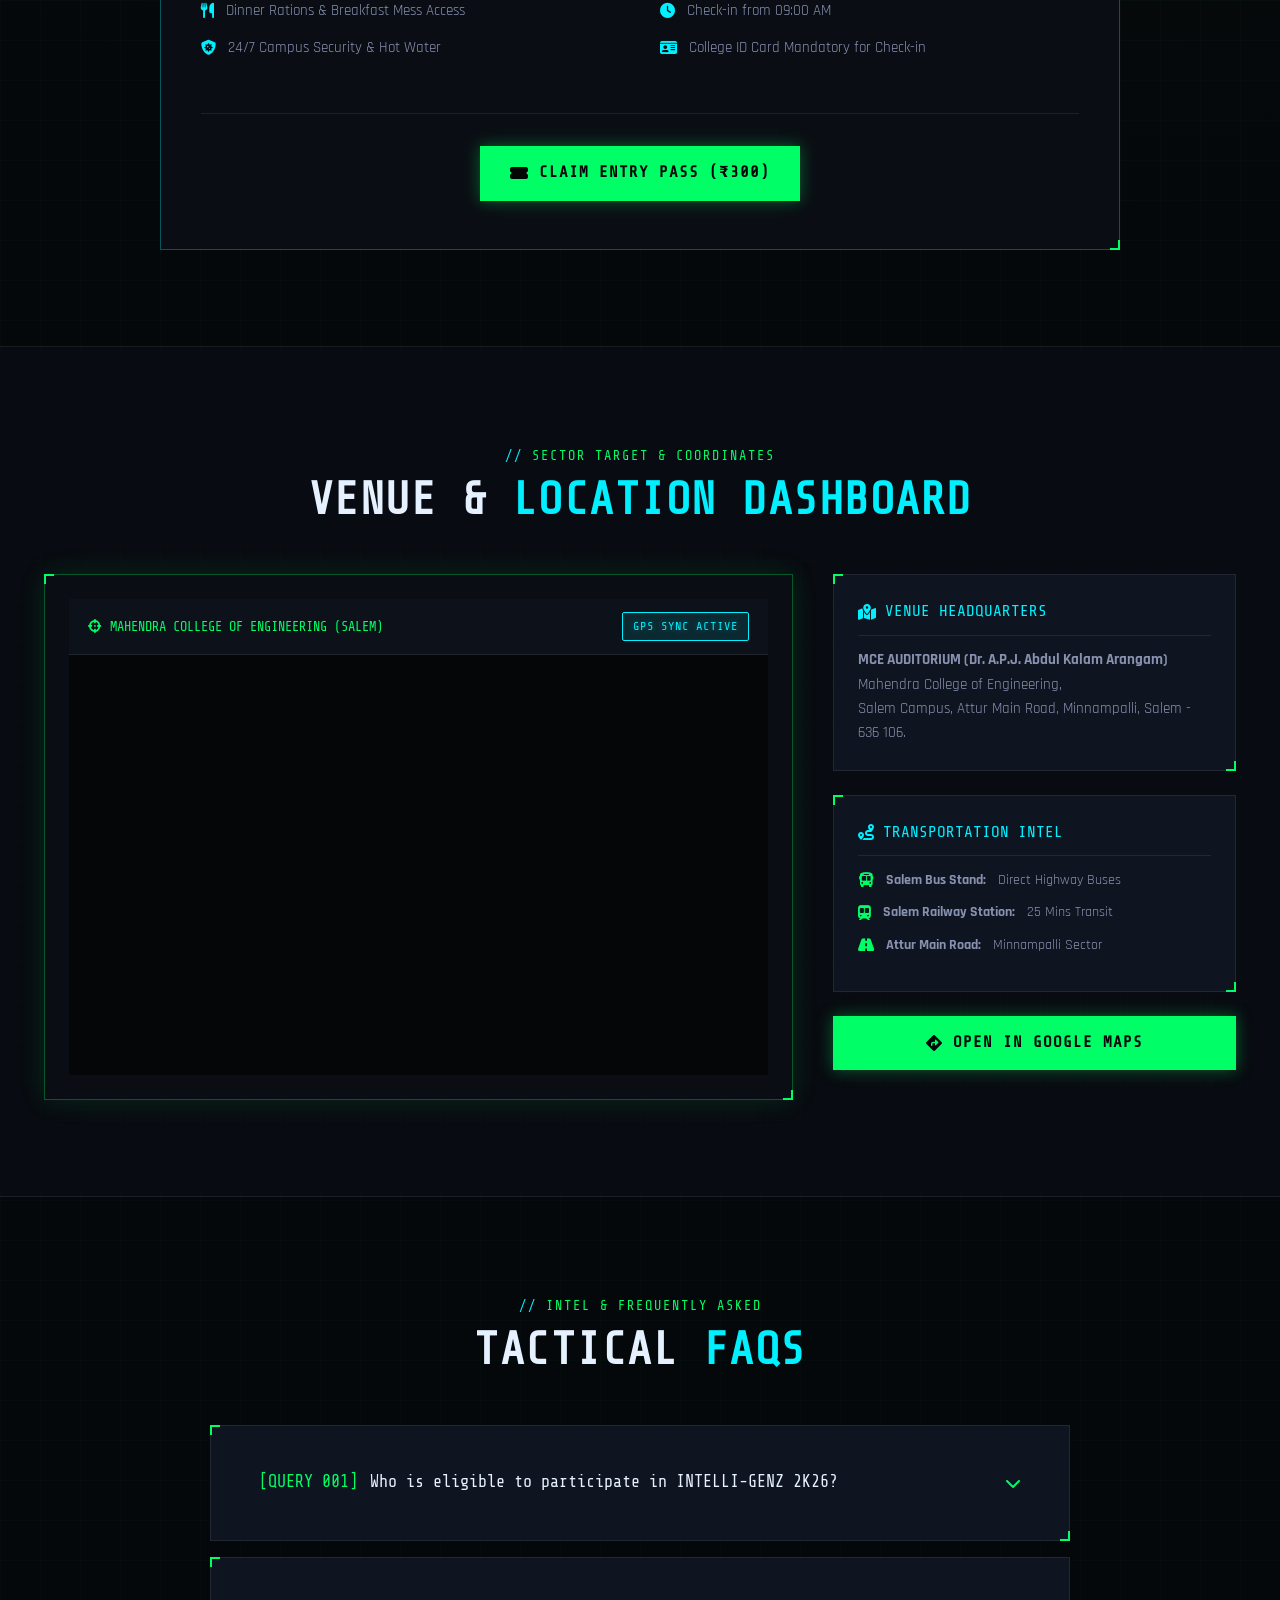
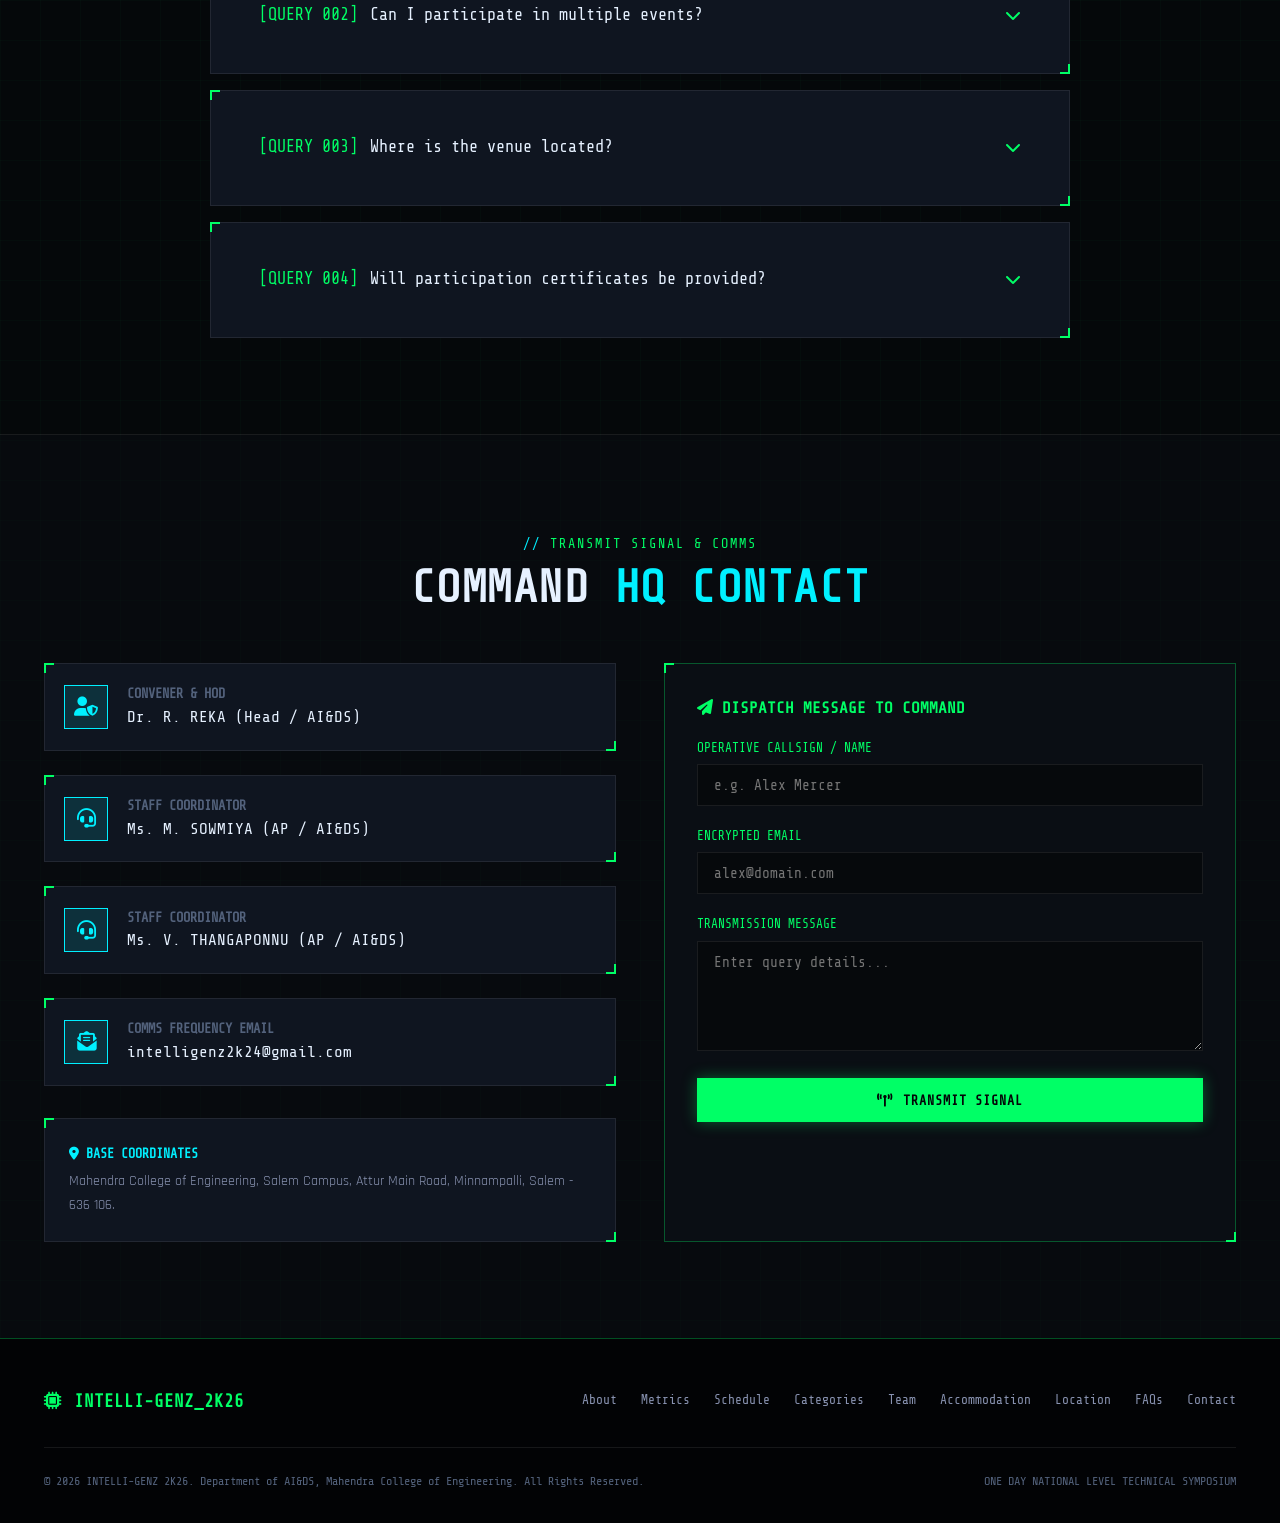
==== commit 4b7557f1: "first commit" ====
--- a/index.html
+++ b/index.html
@@ -563,7 +563,11 @@
             <span class="badge-tactical badge-amber">Gaming</span>
           </div>
           <h3 class="event-title">Esport Gaming</h3>
+<<<<<<< HEAD
           <p class="event-desc">Free Fire tournament(BR MODE) - compete with the best gamers</p>
+=======
+          <p class="event-desc">Free Fire tournament - compete with the best gamers</p>
+>>>>>>> 12ada2f53f0cf5994c14d7bdb12a9b57b45c3e93
           <div class="event-meta">
             <span><i class="fas fa-gamepad"></i> Free Fire</span>
             <span><i class="fas fa-clock"></i> Non-Tech Arena</span>
--- a/assets/css/style.css
+++ b/assets/css/style.css
@@ -2398,6 +2398,7 @@
   z-index: 5;
 }
 
+<<<<<<< HEAD
 .gpay-center-badge {
   position: absolute;
   top: 50%;
@@ -2420,6 +2421,8 @@
   height: 24px;
 }
 
+=======
+>>>>>>> 12ada2f53f0cf5994c14d7bdb12a9b57b45c3e93
 @keyframes scanMove {
   0% { top: 4%; }
   100% { top: 92%; }
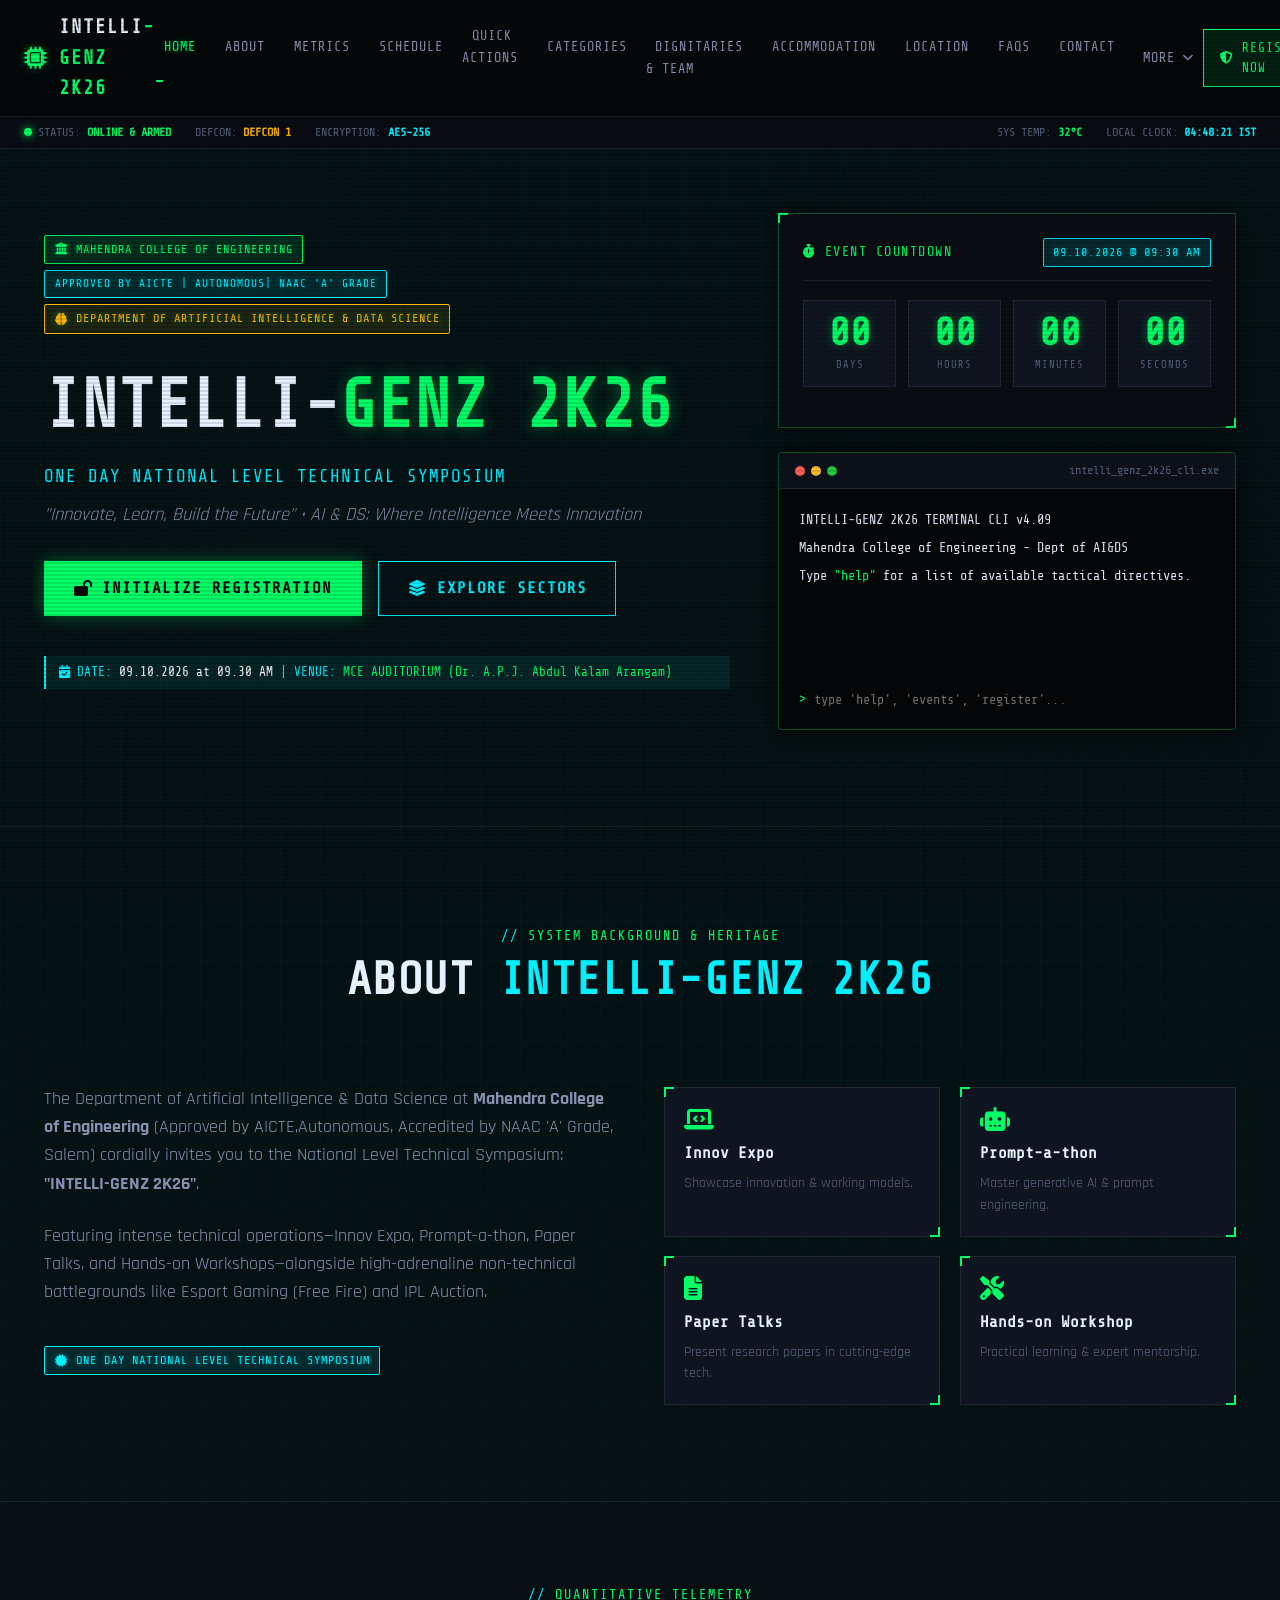
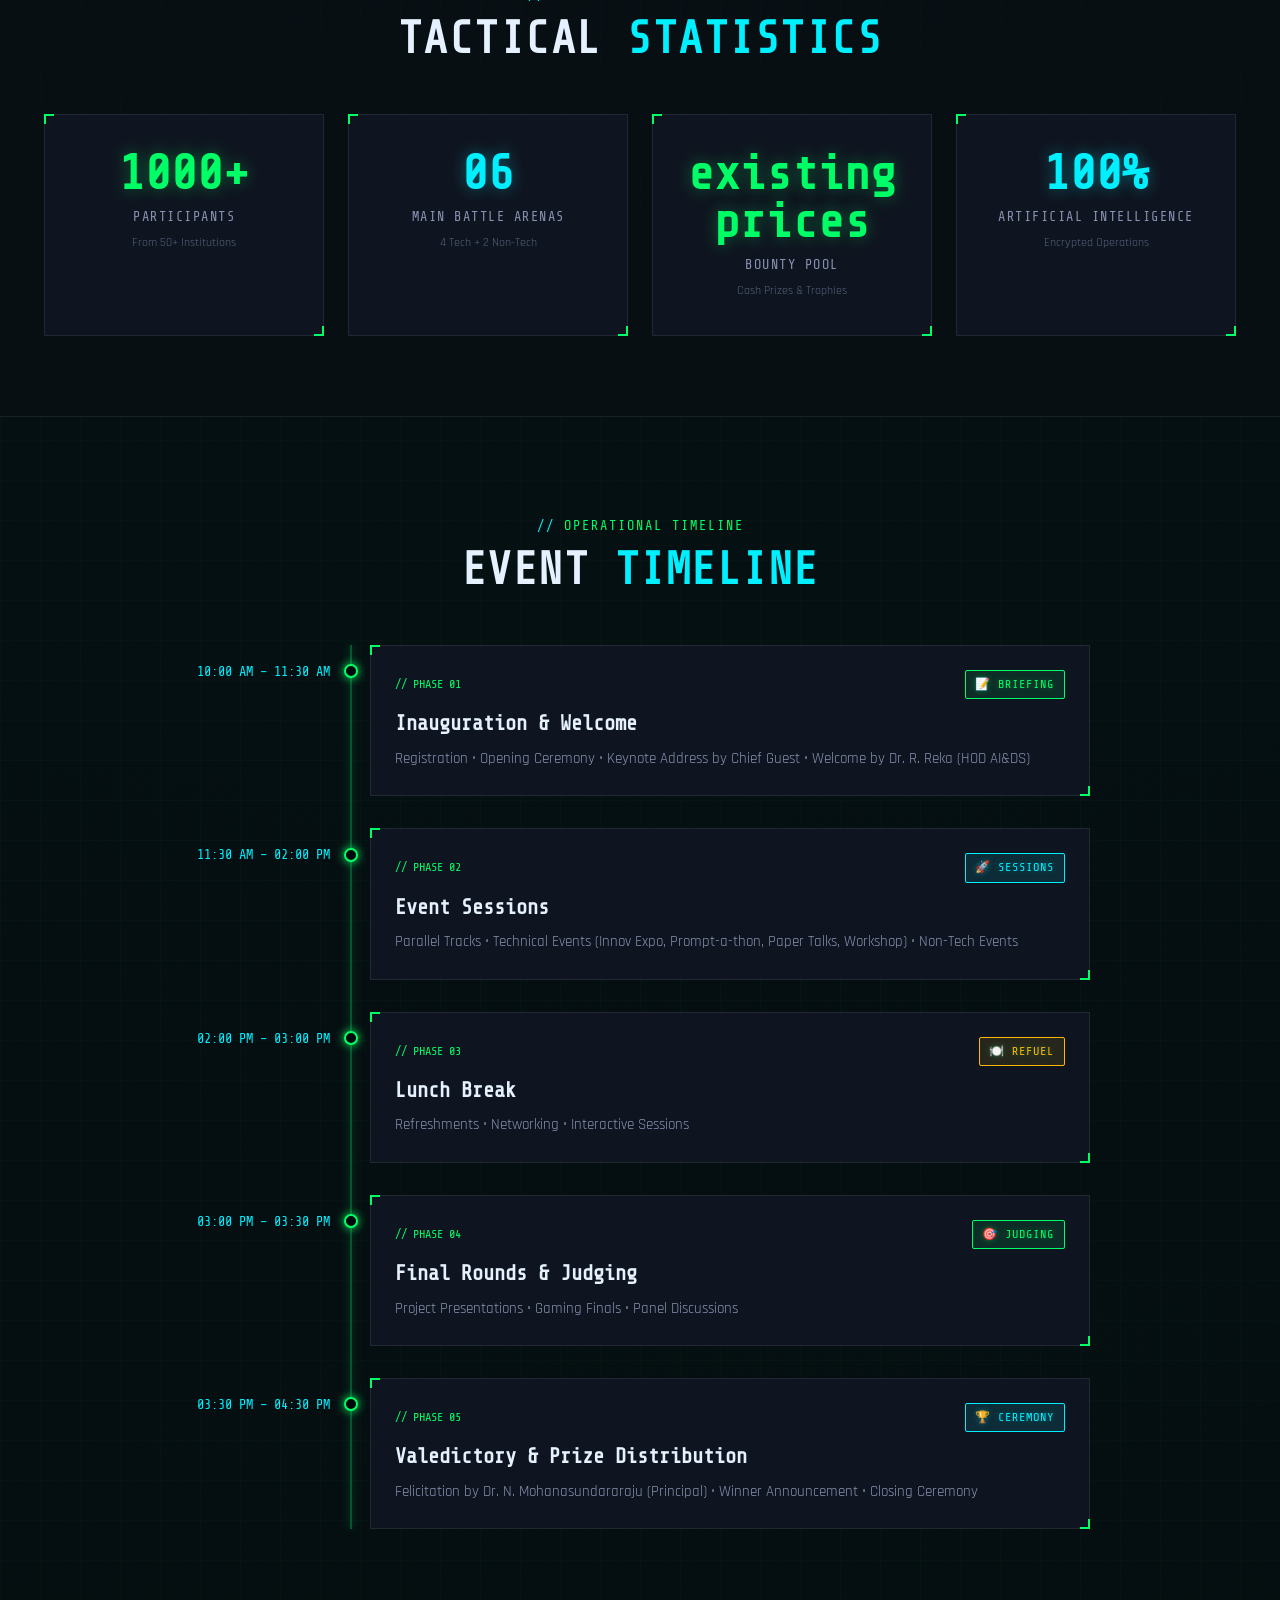
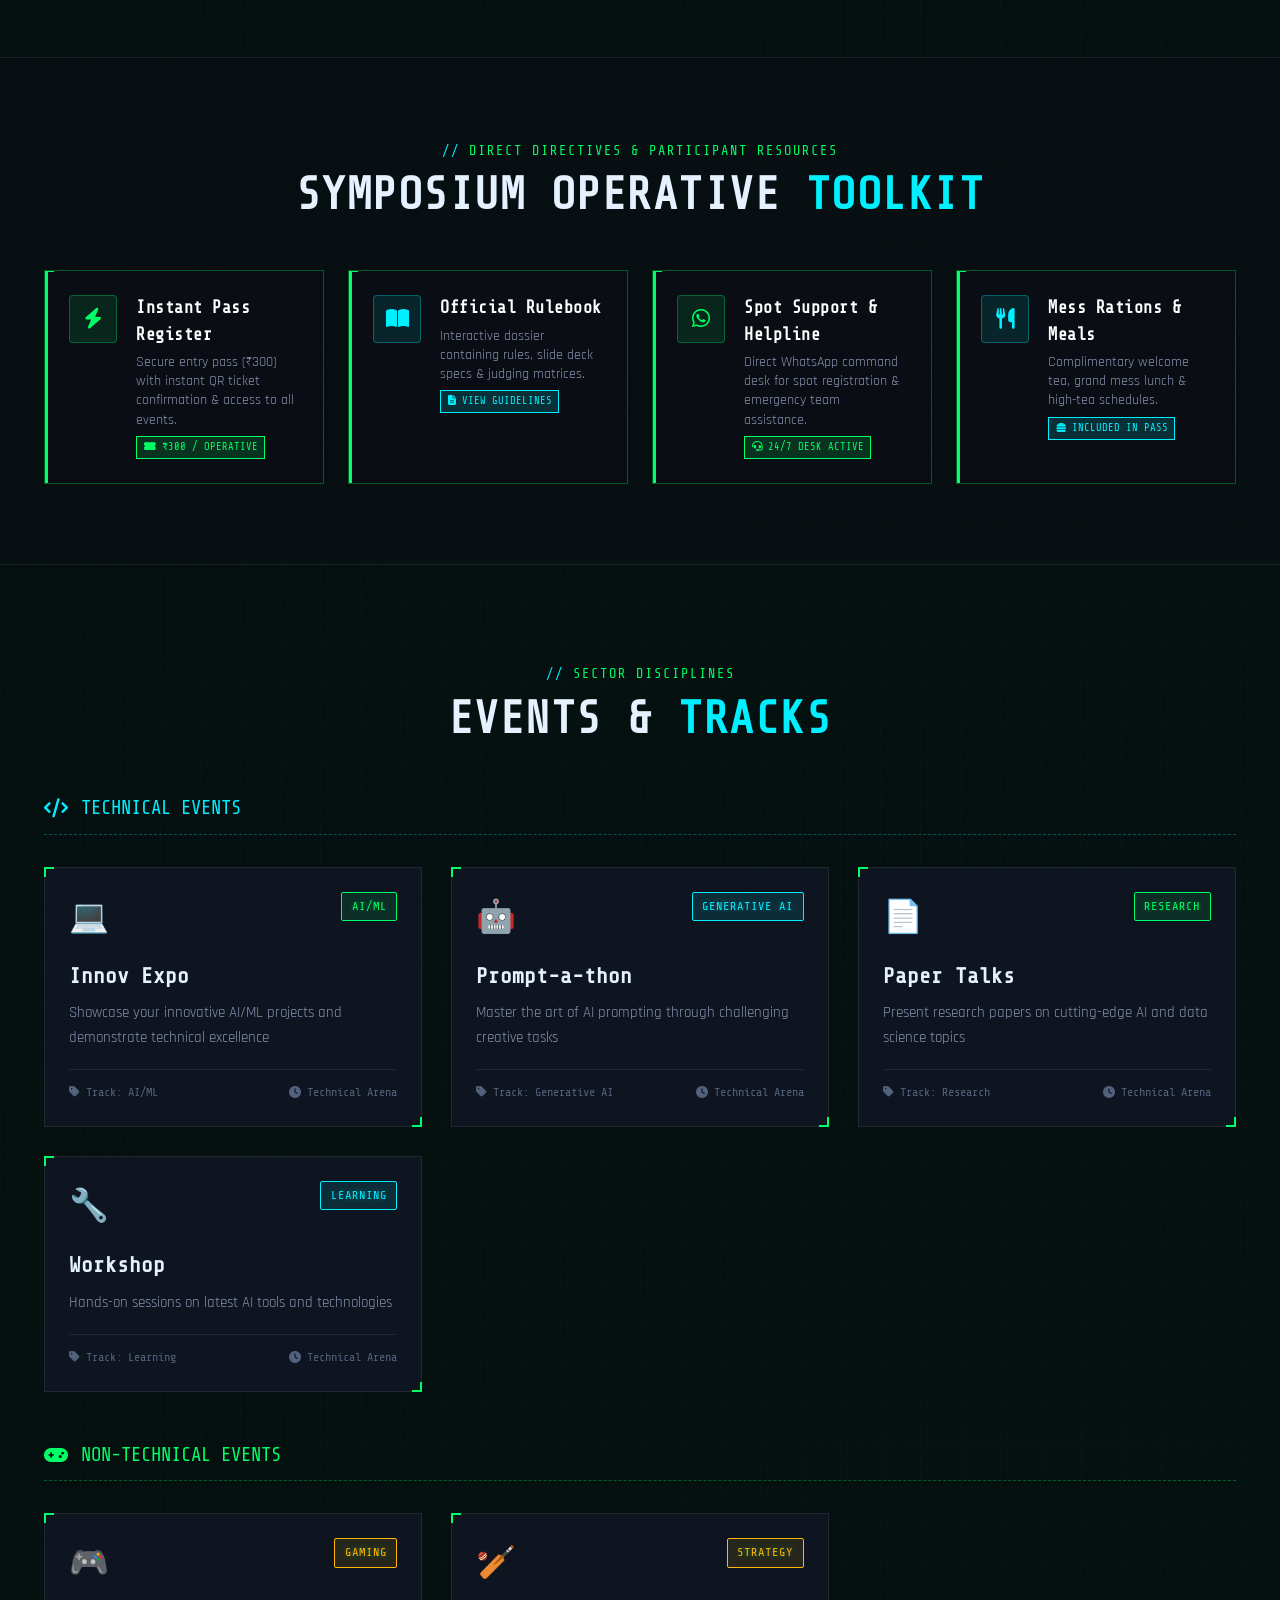
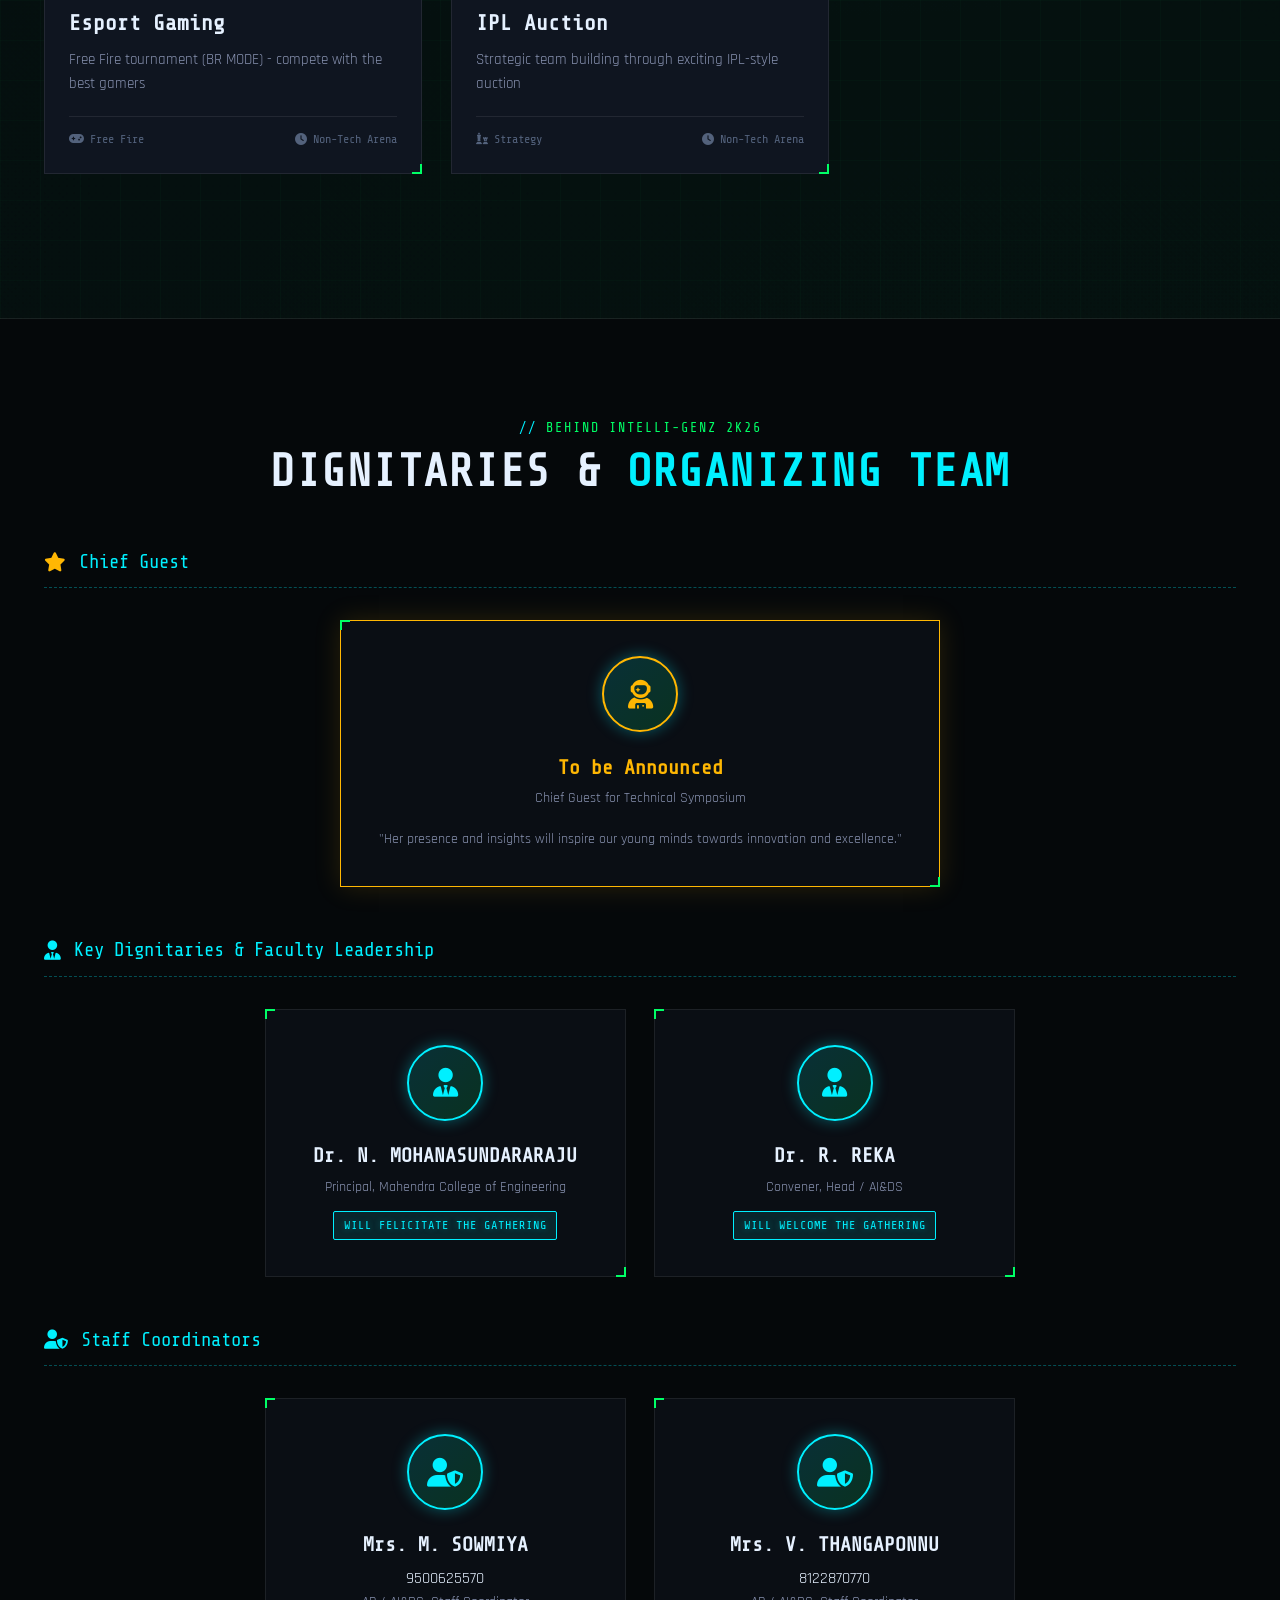
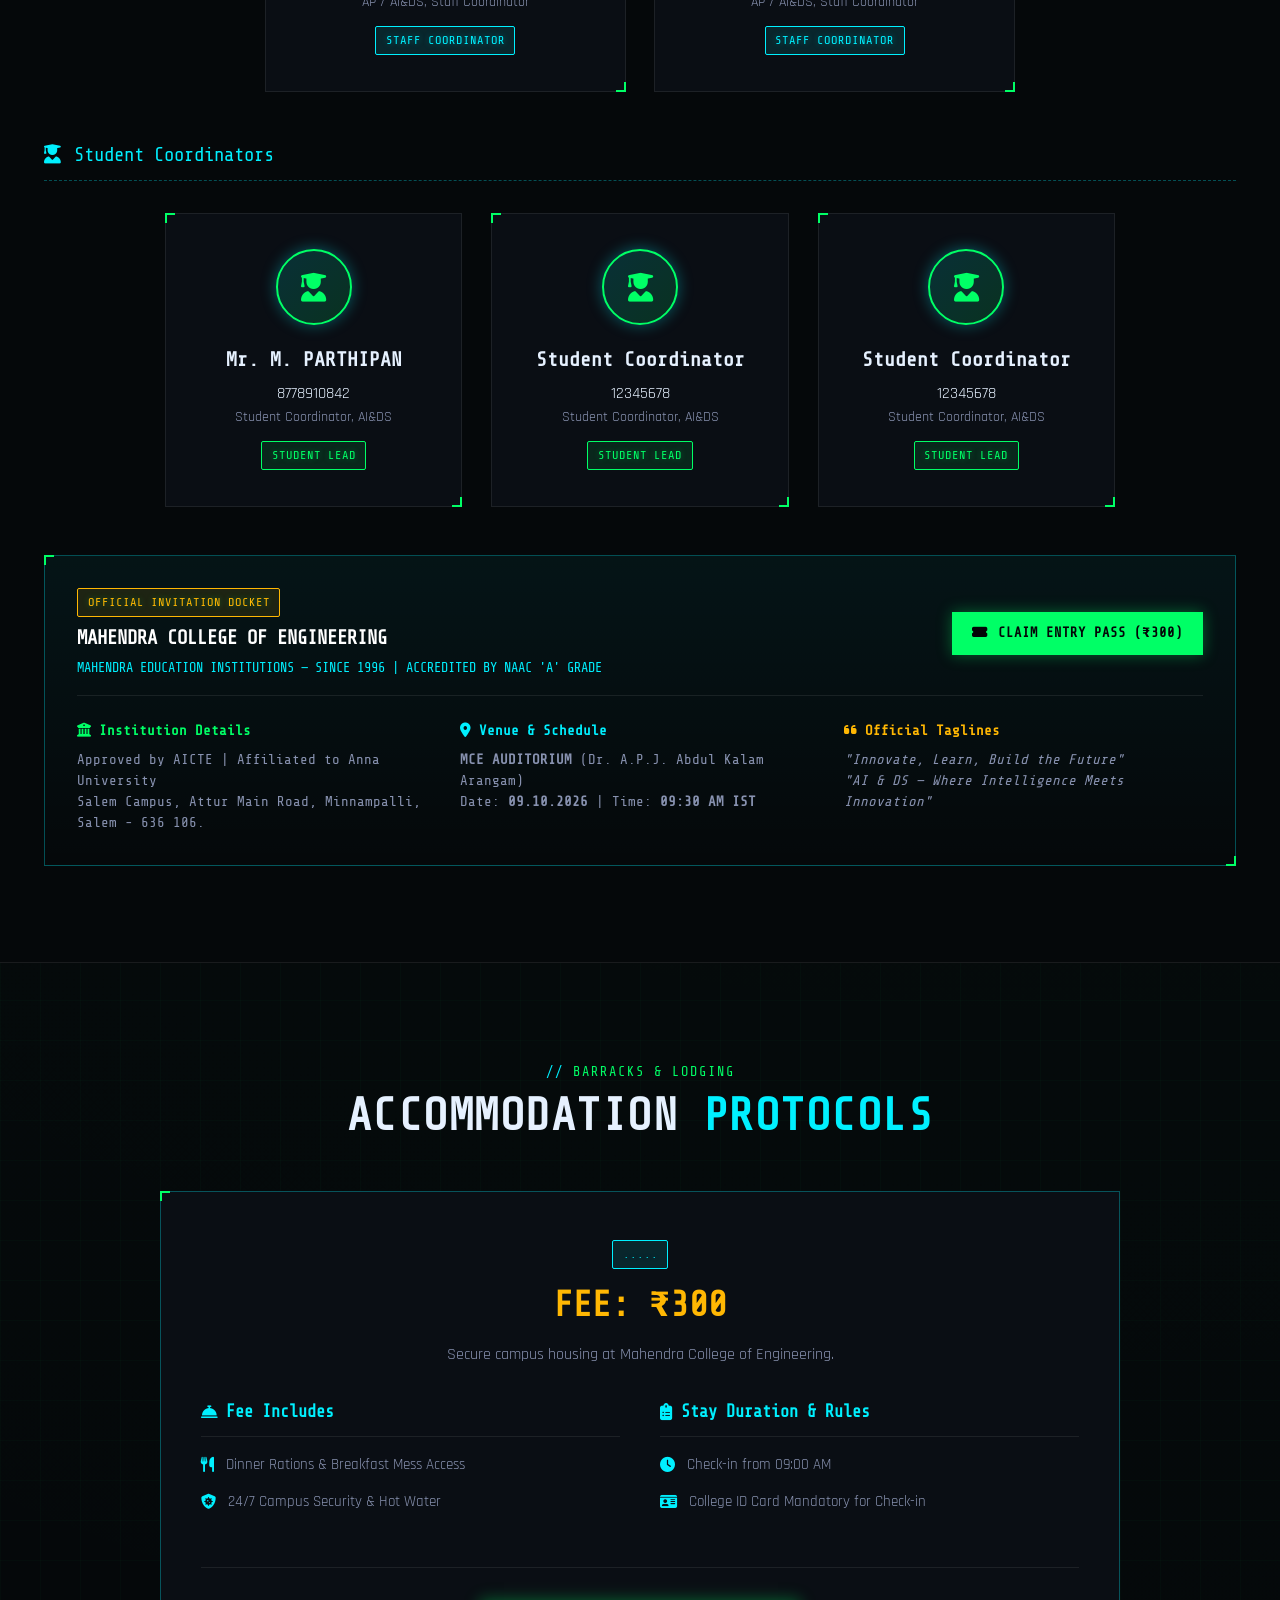
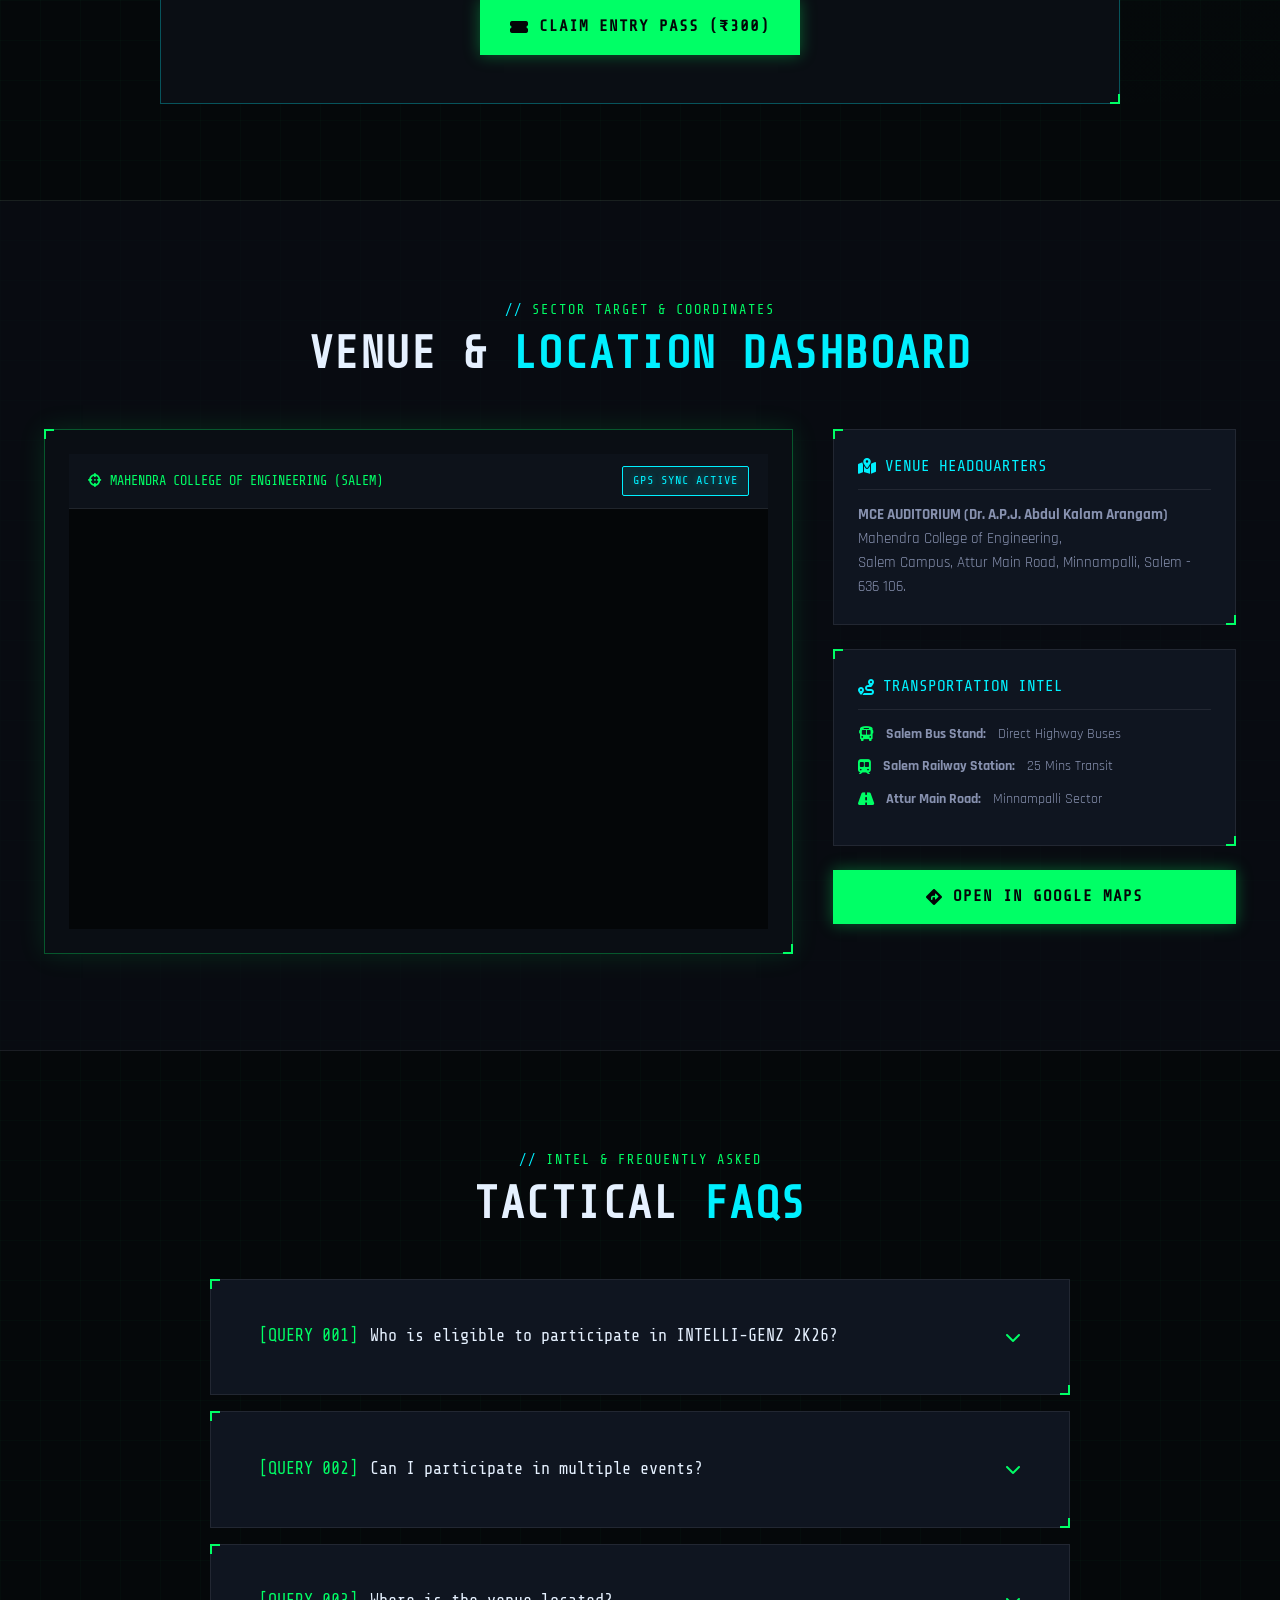
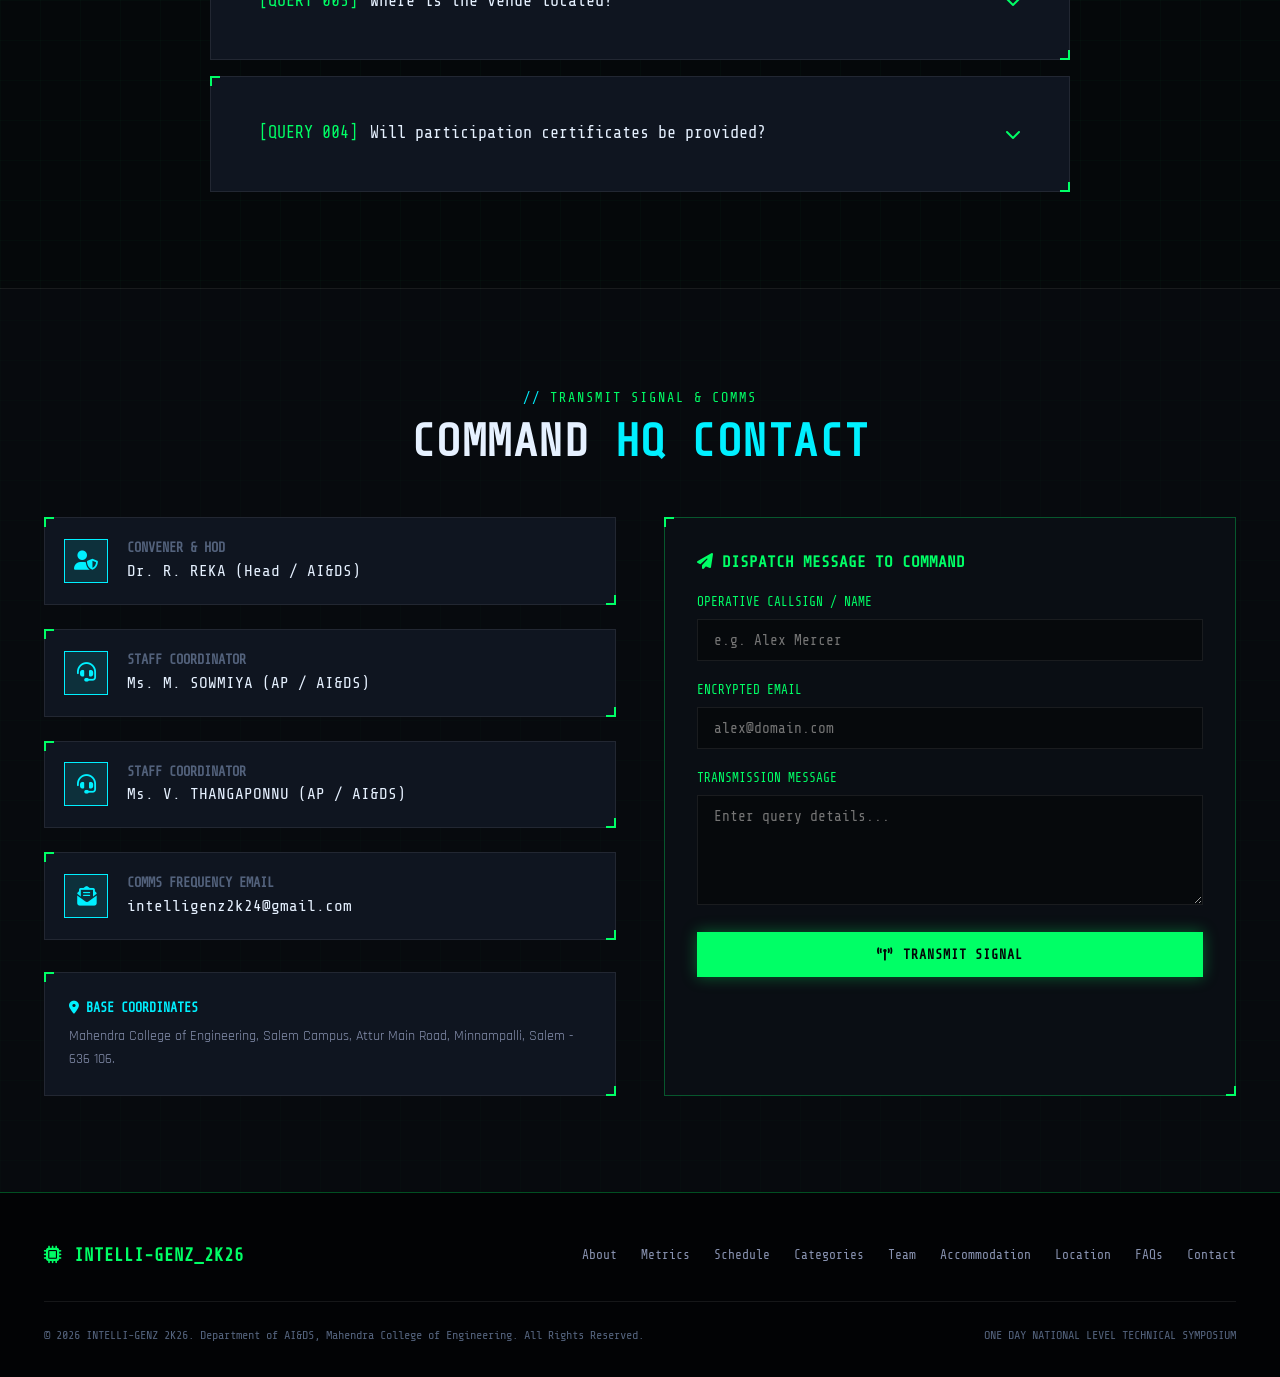
==== commit 9176ffae: "first commit" ====
--- a/index.html
+++ b/index.html
@@ -265,25 +265,25 @@
         </div>
 
         <div class="about-features-grid">
-          <div class="feature-box tactical-box">
+          <div class="feature-box tactical-box" onclick="location.href='event-detail.html?event=project-expo'" style="cursor: pointer;">
             <i class="fas fa-laptop-code feature-icon"></i>
             <h4 class="feature-title">Innov Expo</h4>
-            <p class="feature-desc">Showcase innovation & working models.</p>
-          </div>
-          <div class="feature-box tactical-box">
+            <p class="feature-desc">Showcase innovation &amp; working models.</p>
+          </div>
+          <div class="feature-box tactical-box" onclick="location.href='event-detail.html?event=prompt-a-thon'" style="cursor: pointer;">
             <i class="fas fa-robot feature-icon"></i>
             <h4 class="feature-title">Prompt-a-thon</h4>
-            <p class="feature-desc">Master generative AI & prompt engineering.</p>
-          </div>
-          <div class="feature-box tactical-box">
+            <p class="feature-desc">Master generative AI &amp; prompt engineering.</p>
+          </div>
+          <div class="feature-box tactical-box" onclick="location.href='event-detail.html?event=paper-presentation'" style="cursor: pointer;">
             <i class="fas fa-file-alt feature-icon"></i>
             <h4 class="feature-title">Paper Talks</h4>
             <p class="feature-desc">Present research papers in cutting-edge tech.</p>
           </div>
-          <div class="feature-box tactical-box">
+          <div class="feature-box tactical-box" onclick="location.href='event-detail.html?event=workshop'" style="cursor: pointer;">
             <i class="fas fa-tools feature-icon"></i>
             <h4 class="feature-title">Hands-on Workshop</h4>
-            <p class="feature-desc">Practical learning & expert mentorship.</p>
+            <p class="feature-desc">Practical learning &amp; expert mentorship.</p>
           </div>
         </div>
       </div>
@@ -563,11 +563,7 @@
             <span class="badge-tactical badge-amber">Gaming</span>
           </div>
           <h3 class="event-title">Esport Gaming</h3>
-<<<<<<< HEAD
-          <p class="event-desc">Free Fire tournament(BR MODE) - compete with the best gamers</p>
-=======
-          <p class="event-desc">Free Fire tournament - compete with the best gamers</p>
->>>>>>> 12ada2f53f0cf5994c14d7bdb12a9b57b45c3e93
+          <p class="event-desc">Free Fire tournament (BR MODE) - compete with the best gamers</p>
           <div class="event-meta">
             <span><i class="fas fa-gamepad"></i> Free Fire</span>
             <span><i class="fas fa-clock"></i> Non-Tech Arena</span>
--- a/assets/css/style.css
+++ b/assets/css/style.css
@@ -2398,7 +2398,6 @@
   z-index: 5;
 }
 
-<<<<<<< HEAD
 .gpay-center-badge {
   position: absolute;
   top: 50%;
@@ -2420,9 +2419,6 @@
   width: 24px;
   height: 24px;
 }
-
-=======
->>>>>>> 12ada2f53f0cf5994c14d7bdb12a9b57b45c3e93
 @keyframes scanMove {
   0% { top: 4%; }
   100% { top: 92%; }
